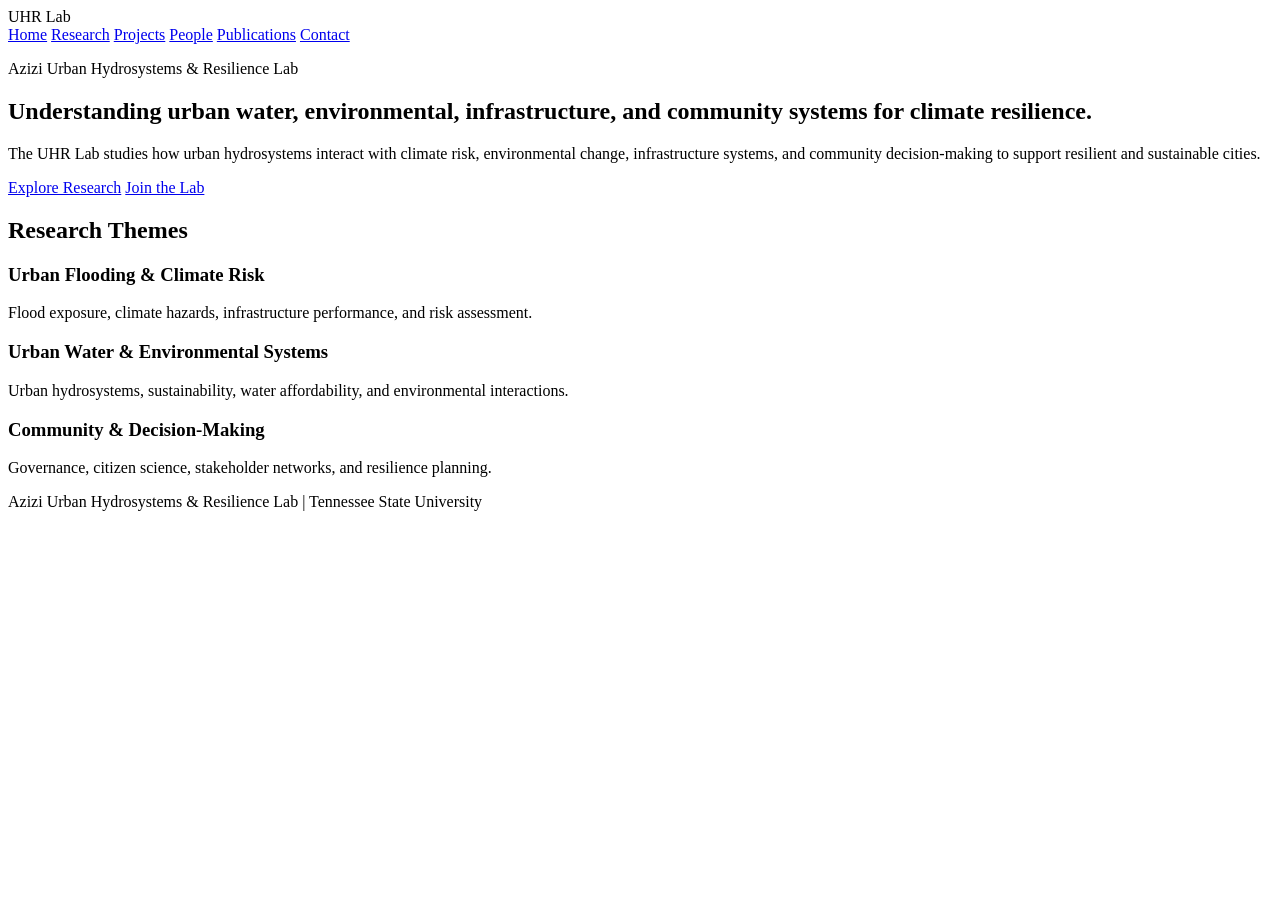
==== index.html @ 1fa1e2d8 "Update index.html" ====
<!DOCTYPE html>
<html lang="en">
<head>
  <meta charset="UTF-8">
  <meta name="viewport" content="width=device-width, initial-scale=1.0">
  <title>UHR Lab</title>
  <link rel="stylesheet" href="style.css">
</head>

<body>

<header>
  <div class="container nav">
    <div class="logo">UHR Lab</div>

    <nav>
      <a href="#">Home</a>
      <a href="#">Research</a>
      <a href="#">Projects</a>
      <a href="#">People</a>
      <a href="#">Publications</a>
      <a href="#">Contact</a>
    </nav>
  </div>
</header>

<section class="hero">
  <div class="container">

    <p class="small-title">
      Azizi Urban Hydrosystems & Resilience Lab
    </p>

    <h1>
      Understanding urban water, environmental, infrastructure,
      and community systems for climate resilience.
    </h1>

    <p class="hero-text">
      The UHR Lab studies how urban hydrosystems interact with climate risk,
      environmental change, infrastructure systems, and community decision-making
      to support resilient and sustainable cities.
    </p>

    <div class="buttons">
      <a href="#" class="btn-primary">Explore Research</a>
      <a href="#" class="btn-secondary">Join the Lab</a>
    </div>

  </div>
</section>

<section class="section">
  <div class="container">

    <h2>Research Themes</h2>

    <div class="cards">

      <div class="card">
        <h3>Urban Flooding & Climate Risk</h3>
        <p>
          Flood exposure, climate hazards, infrastructure performance,
          and risk assessment.
        </p>
      </div>

      <div class="card">
        <h3>Urban Water & Environmental Systems</h3>
        <p>
          Urban hydrosystems, sustainability, water affordability,
          and environmental interactions.
        </p>
      </div>

      <div class="card">
        <h3>Community & Decision-Making</h3>
        <p>
          Governance, citizen science, stakeholder networks,
          and resilience planning.
        </p>
      </div>

    </div>

  </div>
</section>

<footer>
  <div class="container">
    <p>
      Azizi Urban Hydrosystems & Resilience Lab | Tennessee State University
    </p>
  </div>
</footer>

</body>
</html>
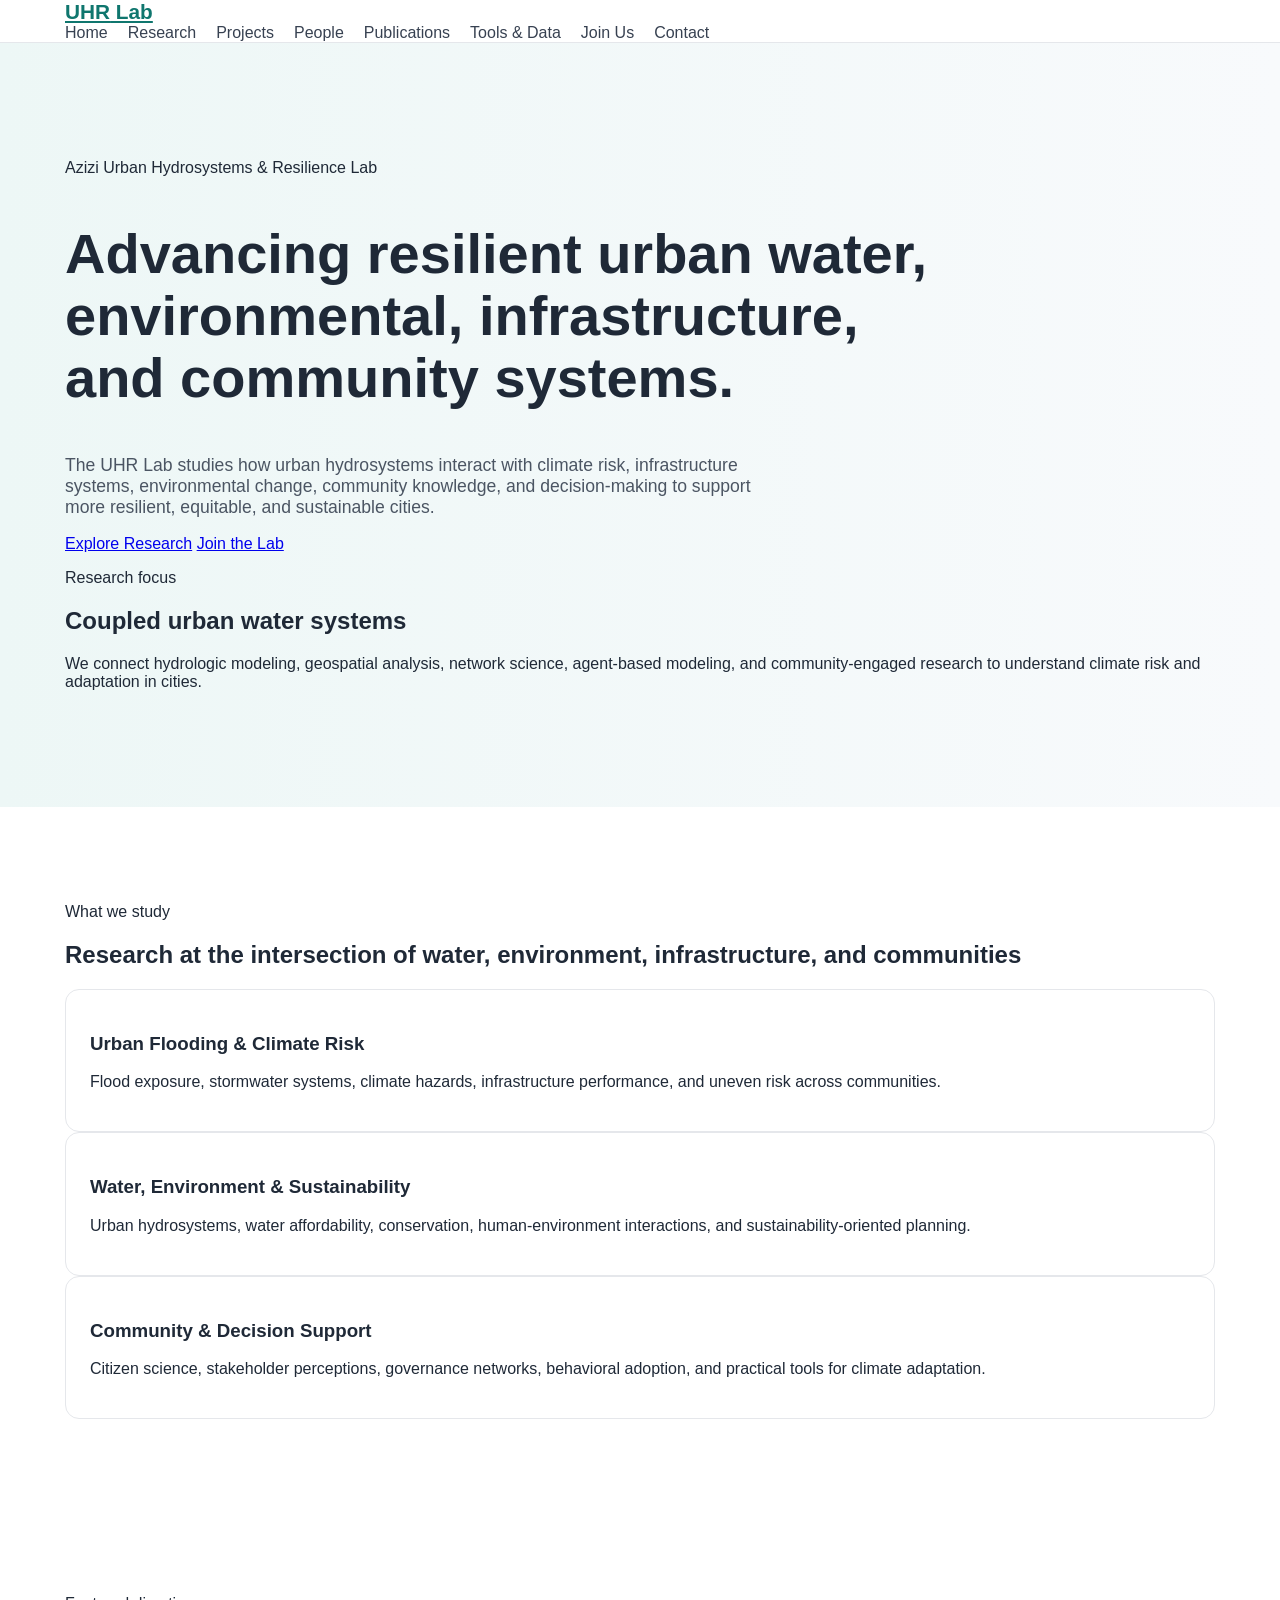
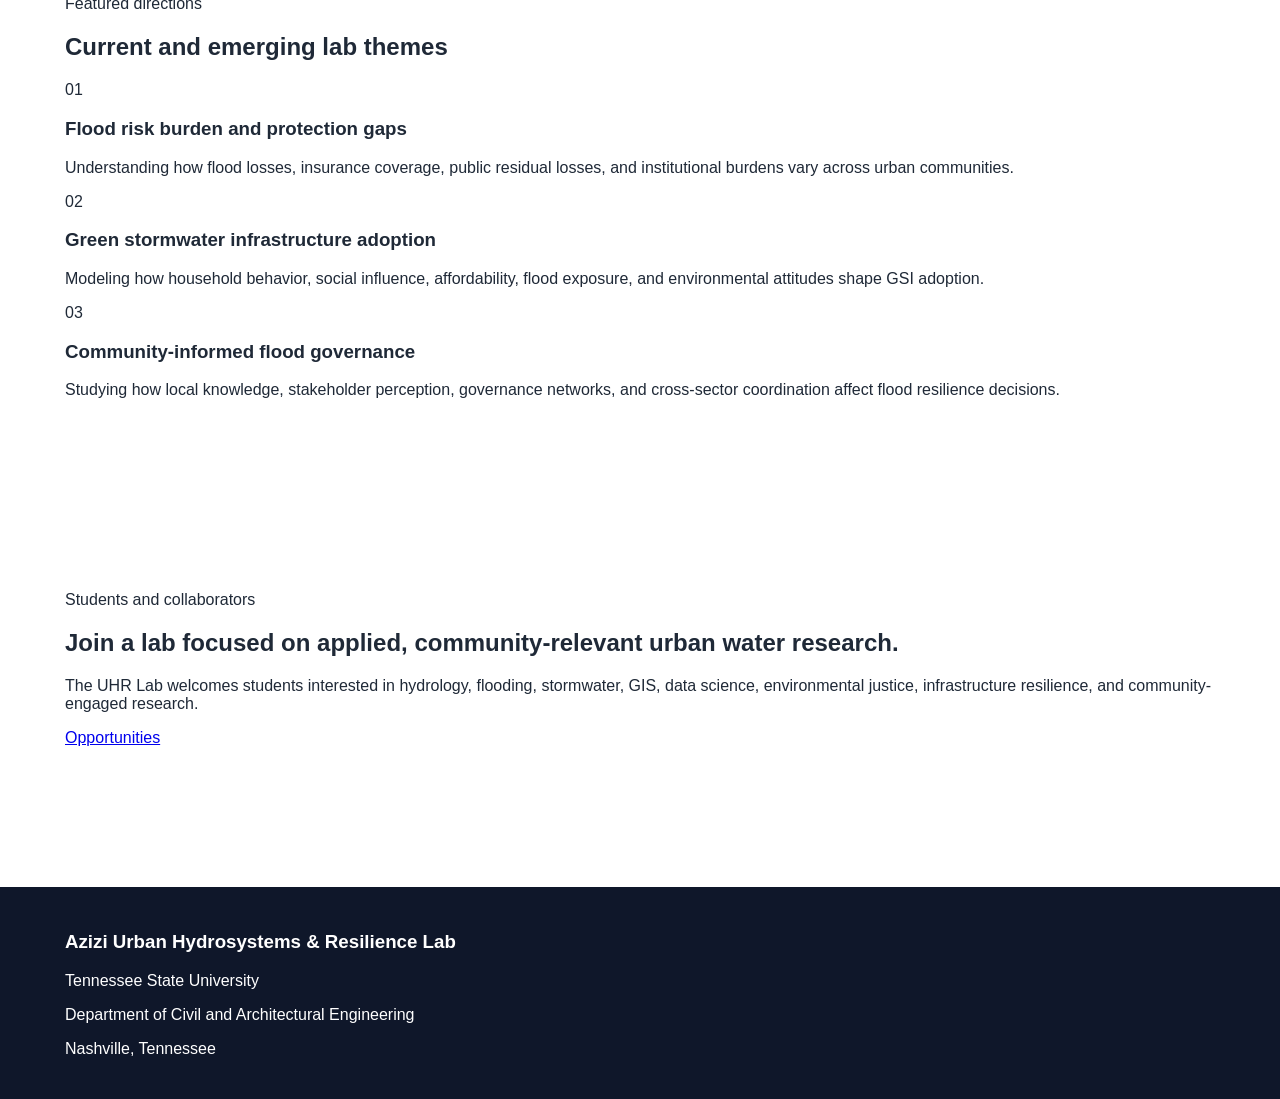
==== commit fd3501b1: "Update index.html" ====
--- a/index.html
+++ b/index.html
@@ -1,96 +1,189 @@
 <!DOCTYPE html>
 <html lang="en">
 <head>
-  <meta charset="UTF-8">
-  <meta name="viewport" content="width=device-width, initial-scale=1.0">
-  <title>UHR Lab</title>
-  <link rel="stylesheet" href="style.css">
+  <meta charset="UTF-8" />
+  <meta name="viewport" content="width=device-width, initial-scale=1.0" />
+
+  <title>Azizi Urban Hydrosystems & Resilience Lab | UHR Lab</title>
+  <meta name="description" content="The Azizi Urban Hydrosystems & Resilience Lab at Tennessee State University studies urban water, environmental, infrastructure, and community systems for climate resilience and sustainable decision-making." />
+
+  <link rel="stylesheet" href="style.css" />
 </head>
 
 <body>
 
-<header>
-  <div class="container nav">
-    <div class="logo">UHR Lab</div>
+<header class="site-header">
+  <div class="container nav-container">
+    <a class="logo" href="index.html">
+      <span>UHR</span> Lab
+    </a>
 
-    <nav>
-      <a href="#">Home</a>
-      <a href="#">Research</a>
-      <a href="#">Projects</a>
-      <a href="#">People</a>
-      <a href="#">Publications</a>
-      <a href="#">Contact</a>
+    <nav class="nav-links">
+      <a href="index.html" class="active">Home</a>
+      <a href="research.html">Research</a>
+      <a href="projects.html">Projects</a>
+      <a href="people.html">People</a>
+      <a href="publications.html">Publications</a>
+      <a href="tools-data.html">Tools & Data</a>
+      <a href="join.html">Join Us</a>
+      <a href="contact.html">Contact</a>
     </nav>
   </div>
 </header>
 
-<section class="hero">
-  <div class="container">
+<main>
 
-    <p class="small-title">
-      Azizi Urban Hydrosystems & Resilience Lab
-    </p>
+  <section class="hero">
+    <div class="container hero-grid">
 
-    <h1>
-      Understanding urban water, environmental, infrastructure,
-      and community systems for climate resilience.
-    </h1>
+      <div class="hero-content">
+        <p class="eyebrow">Azizi Urban Hydrosystems & Resilience Lab</p>
 
-    <p class="hero-text">
-      The UHR Lab studies how urban hydrosystems interact with climate risk,
-      environmental change, infrastructure systems, and community decision-making
-      to support resilient and sustainable cities.
-    </p>
+        <h1>
+          Advancing resilient urban water, environmental, infrastructure, and community systems.
+        </h1>
 
-    <div class="buttons">
-      <a href="#" class="btn-primary">Explore Research</a>
-      <a href="#" class="btn-secondary">Join the Lab</a>
-    </div>
+        <p class="hero-text">
+          The UHR Lab studies how urban hydrosystems interact with climate risk,
+          infrastructure systems, environmental change, community knowledge, and
+          decision-making to support more resilient, equitable, and sustainable cities.
+        </p>
 
-  </div>
-</section>
-
-<section class="section">
-  <div class="container">
-
-    <h2>Research Themes</h2>
-
-    <div class="cards">
-
-      <div class="card">
-        <h3>Urban Flooding & Climate Risk</h3>
-        <p>
-          Flood exposure, climate hazards, infrastructure performance,
-          and risk assessment.
-        </p>
+        <div class="button-group">
+          <a class="button primary" href="research.html">Explore Research</a>
+          <a class="button secondary" href="join.html">Join the Lab</a>
+        </div>
       </div>
 
-      <div class="card">
-        <h3>Urban Water & Environmental Systems</h3>
+      <div class="hero-card">
+        <p class="card-label">Research focus</p>
+        <h2>Coupled urban water systems</h2>
         <p>
-          Urban hydrosystems, sustainability, water affordability,
-          and environmental interactions.
-        </p>
-      </div>
-
-      <div class="card">
-        <h3>Community & Decision-Making</h3>
-        <p>
-          Governance, citizen science, stakeholder networks,
-          and resilience planning.
+          We connect hydrologic modeling, geospatial analysis, network science,
+          agent-based modeling, and community-engaged research to understand
+          climate risk and adaptation in cities.
         </p>
       </div>
 
     </div>
+  </section>
 
-  </div>
-</section>
+  <section class="section">
+    <div class="container">
 
-<footer>
-  <div class="container">
-    <p>
-      Azizi Urban Hydrosystems & Resilience Lab | Tennessee State University
-    </p>
+      <div class="section-heading">
+        <p class="eyebrow">What we study</p>
+        <h2>Research at the intersection of water, environment, infrastructure, and communities</h2>
+      </div>
+
+      <div class="card-grid three">
+
+        <article class="card">
+          <h3>Urban Flooding & Climate Risk</h3>
+          <p>
+            Flood exposure, stormwater systems, climate hazards, infrastructure performance,
+            and uneven risk across communities.
+          </p>
+        </article>
+
+        <article class="card">
+          <h3>Water, Environment & Sustainability</h3>
+          <p>
+            Urban hydrosystems, water affordability, conservation, human-environment interactions,
+            and sustainability-oriented planning.
+          </p>
+        </article>
+
+        <article class="card">
+          <h3>Community & Decision Support</h3>
+          <p>
+            Citizen science, stakeholder perceptions, governance networks, behavioral adoption,
+            and practical tools for climate adaptation.
+          </p>
+        </article>
+
+      </div>
+
+    </div>
+  </section>
+
+  <section class="section muted">
+    <div class="container">
+
+      <div class="section-heading">
+        <p class="eyebrow">Featured directions</p>
+        <h2>Current and emerging lab themes</h2>
+      </div>
+
+      <div class="feature-list">
+
+        <article class="feature-item">
+          <span class="number">01</span>
+          <div>
+            <h3>Flood risk burden and protection gaps</h3>
+            <p>
+              Understanding how flood losses, insurance coverage, public residual losses,
+              and institutional burdens vary across urban communities.
+            </p>
+          </div>
+        </article>
+
+        <article class="feature-item">
+          <span class="number">02</span>
+          <div>
+            <h3>Green stormwater infrastructure adoption</h3>
+            <p>
+              Modeling how household behavior, social influence, affordability,
+              flood exposure, and environmental attitudes shape GSI adoption.
+            </p>
+          </div>
+        </article>
+
+        <article class="feature-item">
+          <span class="number">03</span>
+          <div>
+            <h3>Community-informed flood governance</h3>
+            <p>
+              Studying how local knowledge, stakeholder perception, governance networks,
+              and cross-sector coordination affect flood resilience decisions.
+            </p>
+          </div>
+        </article>
+
+      </div>
+
+    </div>
+  </section>
+
+  <section class="section">
+    <div class="container callout">
+      <div>
+        <p class="eyebrow">Students and collaborators</p>
+        <h2>Join a lab focused on applied, community-relevant urban water research.</h2>
+        <p>
+          The UHR Lab welcomes students interested in hydrology, flooding, stormwater,
+          GIS, data science, environmental justice, infrastructure resilience, and
+          community-engaged research.
+        </p>
+      </div>
+
+      <a class="button primary" href="join.html">Opportunities</a>
+    </div>
+  </section>
+
+</main>
+
+<footer class="footer">
+  <div class="container footer-grid">
+    <div>
+      <h3>Azizi Urban Hydrosystems & Resilience Lab</h3>
+      <p>Tennessee State University</p>
+    </div>
+
+    <div>
+      <p>Department of Civil and Architectural Engineering</p>
+      <p>Nashville, Tennessee</p>
+    </div>
   </div>
 </footer>
 
--- a/style.css
+++ b/style.css
@@ -0,0 +1,131 @@
+* {
+  box-sizing: border-box;
+}
+
+body {
+  margin: 0;
+  font-family: Arial, sans-serif;
+  color: #1f2937;
+  background: #ffffff;
+}
+
+.container {
+  width: 90%;
+  max-width: 1150px;
+  margin: auto;
+}
+
+header {
+  border-bottom: 1px solid #e5e7eb;
+  background: white;
+}
+
+.nav {
+  display: flex;
+  justify-content: space-between;
+  align-items: center;
+  padding: 18px 0;
+}
+
+.logo {
+  font-size: 1.3rem;
+  font-weight: bold;
+  color: #0f766e;
+}
+
+nav {
+  display: flex;
+  gap: 20px;
+}
+
+nav a {
+  text-decoration: none;
+  color: #374151;
+}
+
+.hero {
+  padding: 100px 0;
+  background: linear-gradient(to right, #edf7f6, #f8fafc);
+}
+
+.small-title {
+  text-transform: uppercase;
+  color: #0f766e;
+  font-weight: bold;
+  letter-spacing: 1px;
+}
+
+h1 {
+  font-size: 3.5rem;
+  line-height: 1.1;
+  max-width: 900px;
+}
+
+.hero-text {
+  max-width: 700px;
+  font-size: 1.1rem;
+  color: #4b5563;
+}
+
+.buttons {
+  margin-top: 30px;
+  display: flex;
+  gap: 15px;
+}
+
+.btn-primary {
+  background: #0f766e;
+  color: white;
+  padding: 12px 20px;
+  border-radius: 8px;
+  text-decoration: none;
+}
+
+.btn-secondary {
+  border: 1px solid #0f766e;
+  color: #0f766e;
+  padding: 12px 20px;
+  border-radius: 8px;
+  text-decoration: none;
+}
+
+.section {
+  padding: 80px 0;
+}
+
+.cards {
+  display: grid;
+  grid-template-columns: repeat(3, 1fr);
+  gap: 20px;
+  margin-top: 30px;
+}
+
+.card {
+  border: 1px solid #e5e7eb;
+  border-radius: 14px;
+  padding: 24px;
+  background: white;
+}
+
+footer {
+  background: #0f172a;
+  color: white;
+  padding: 25px 0;
+  margin-top: 60px;
+}
+
+@media (max-width: 900px) {
+
+  .nav {
+    flex-direction: column;
+    gap: 15px;
+  }
+
+  .cards {
+    grid-template-columns: 1fr;
+  }
+
+  h1 {
+    font-size: 2.3rem;
+  }
+}
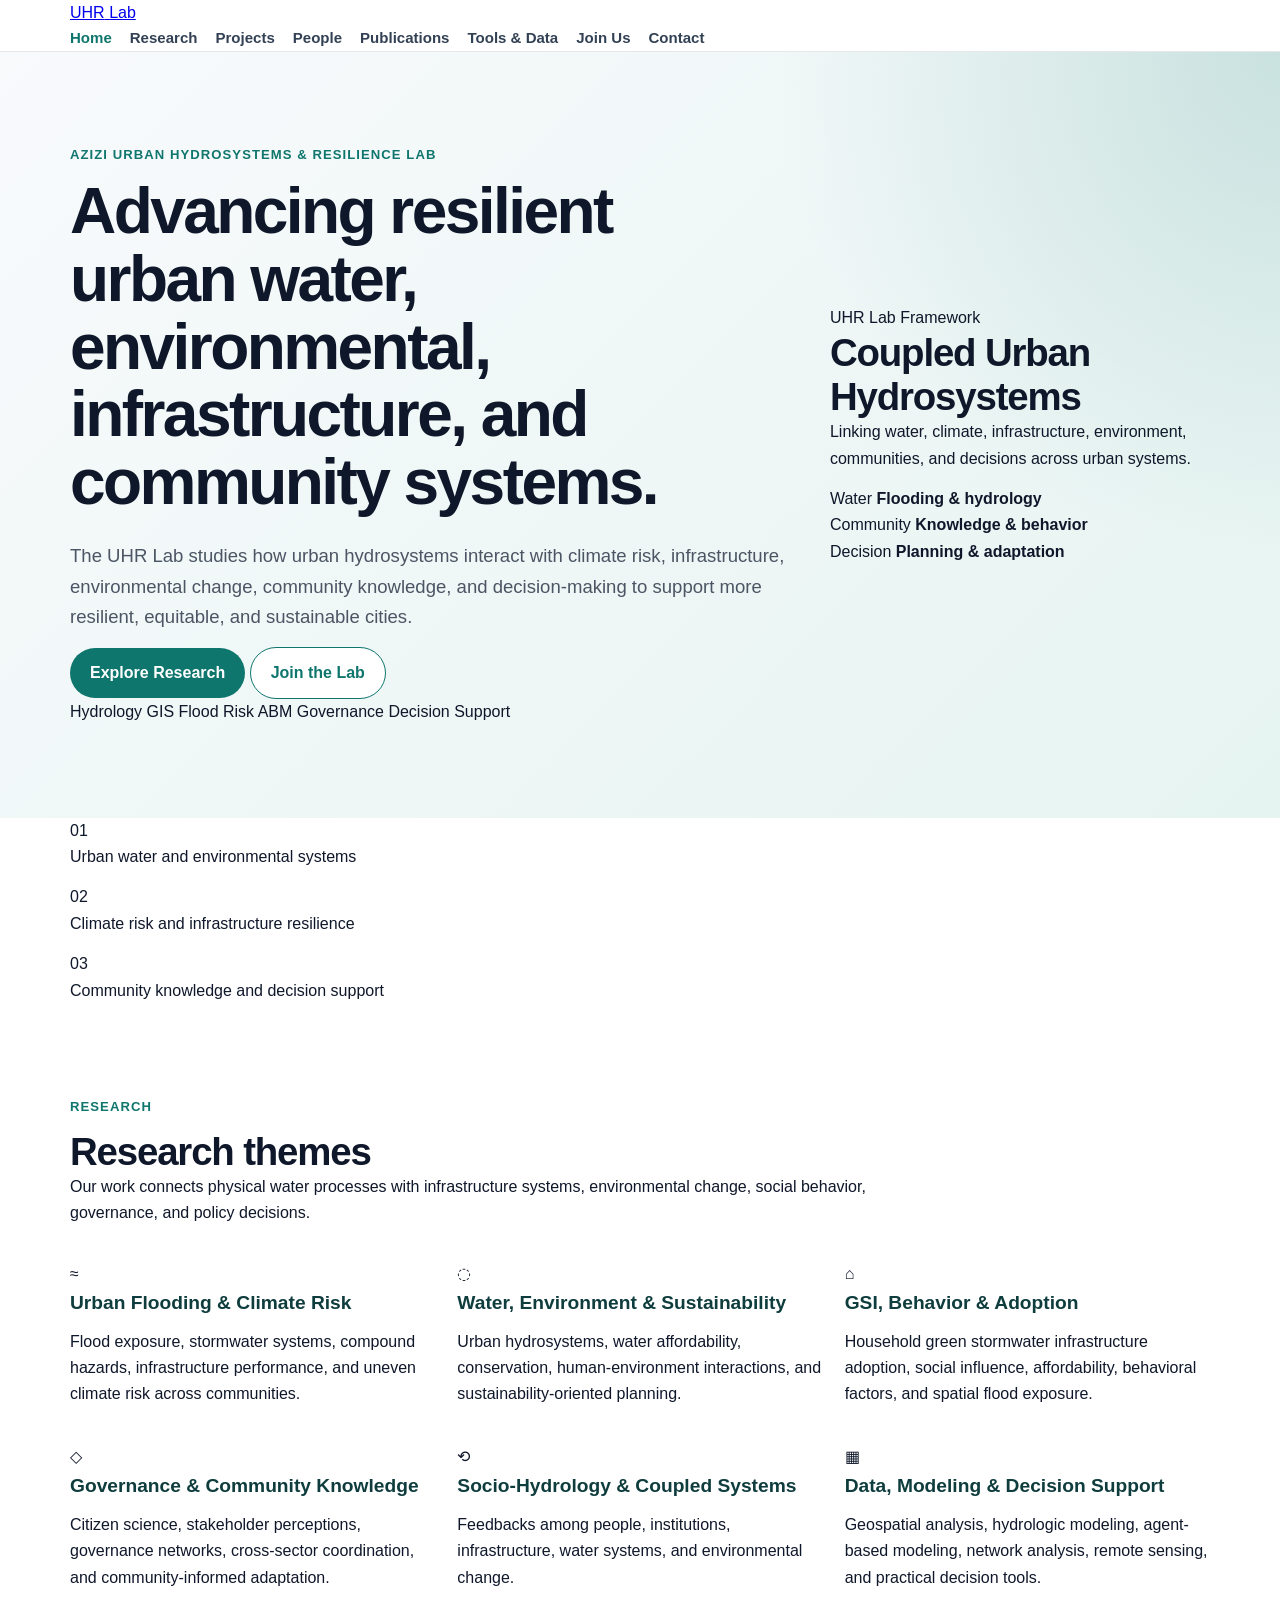
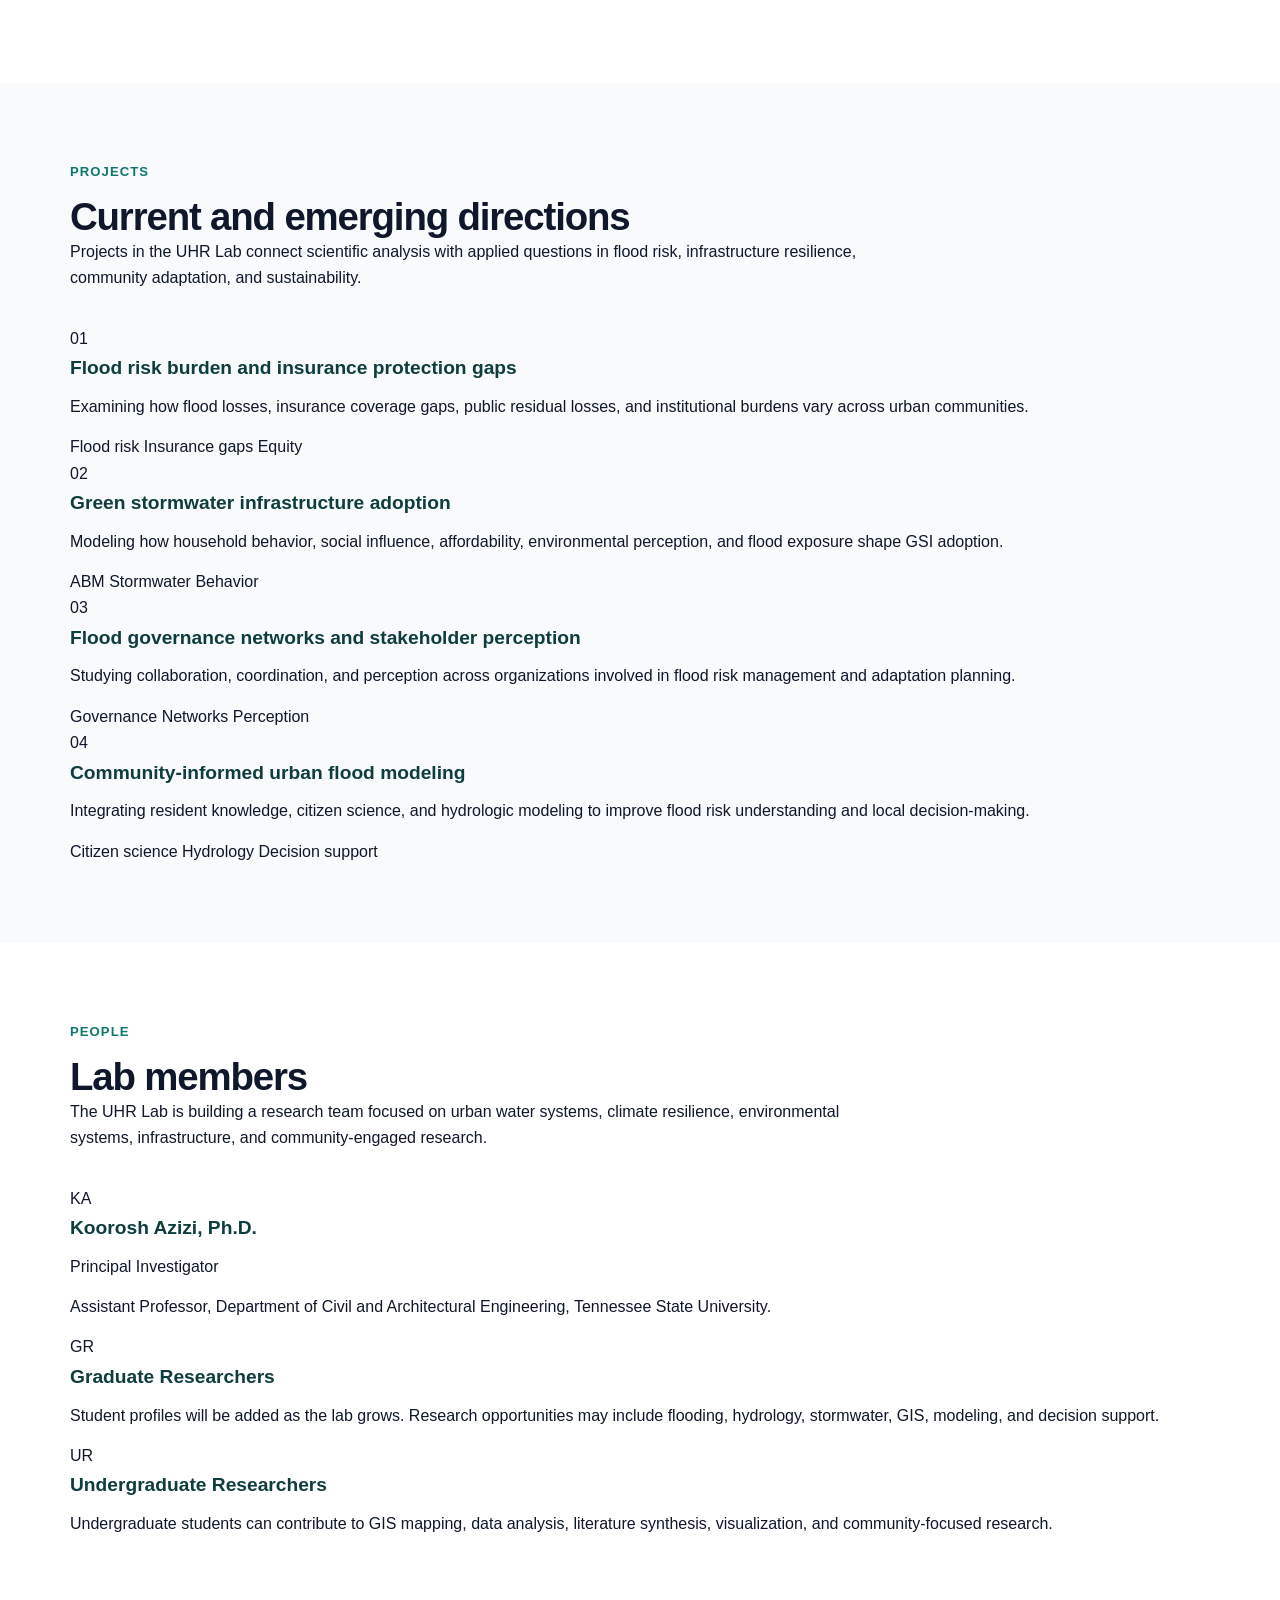
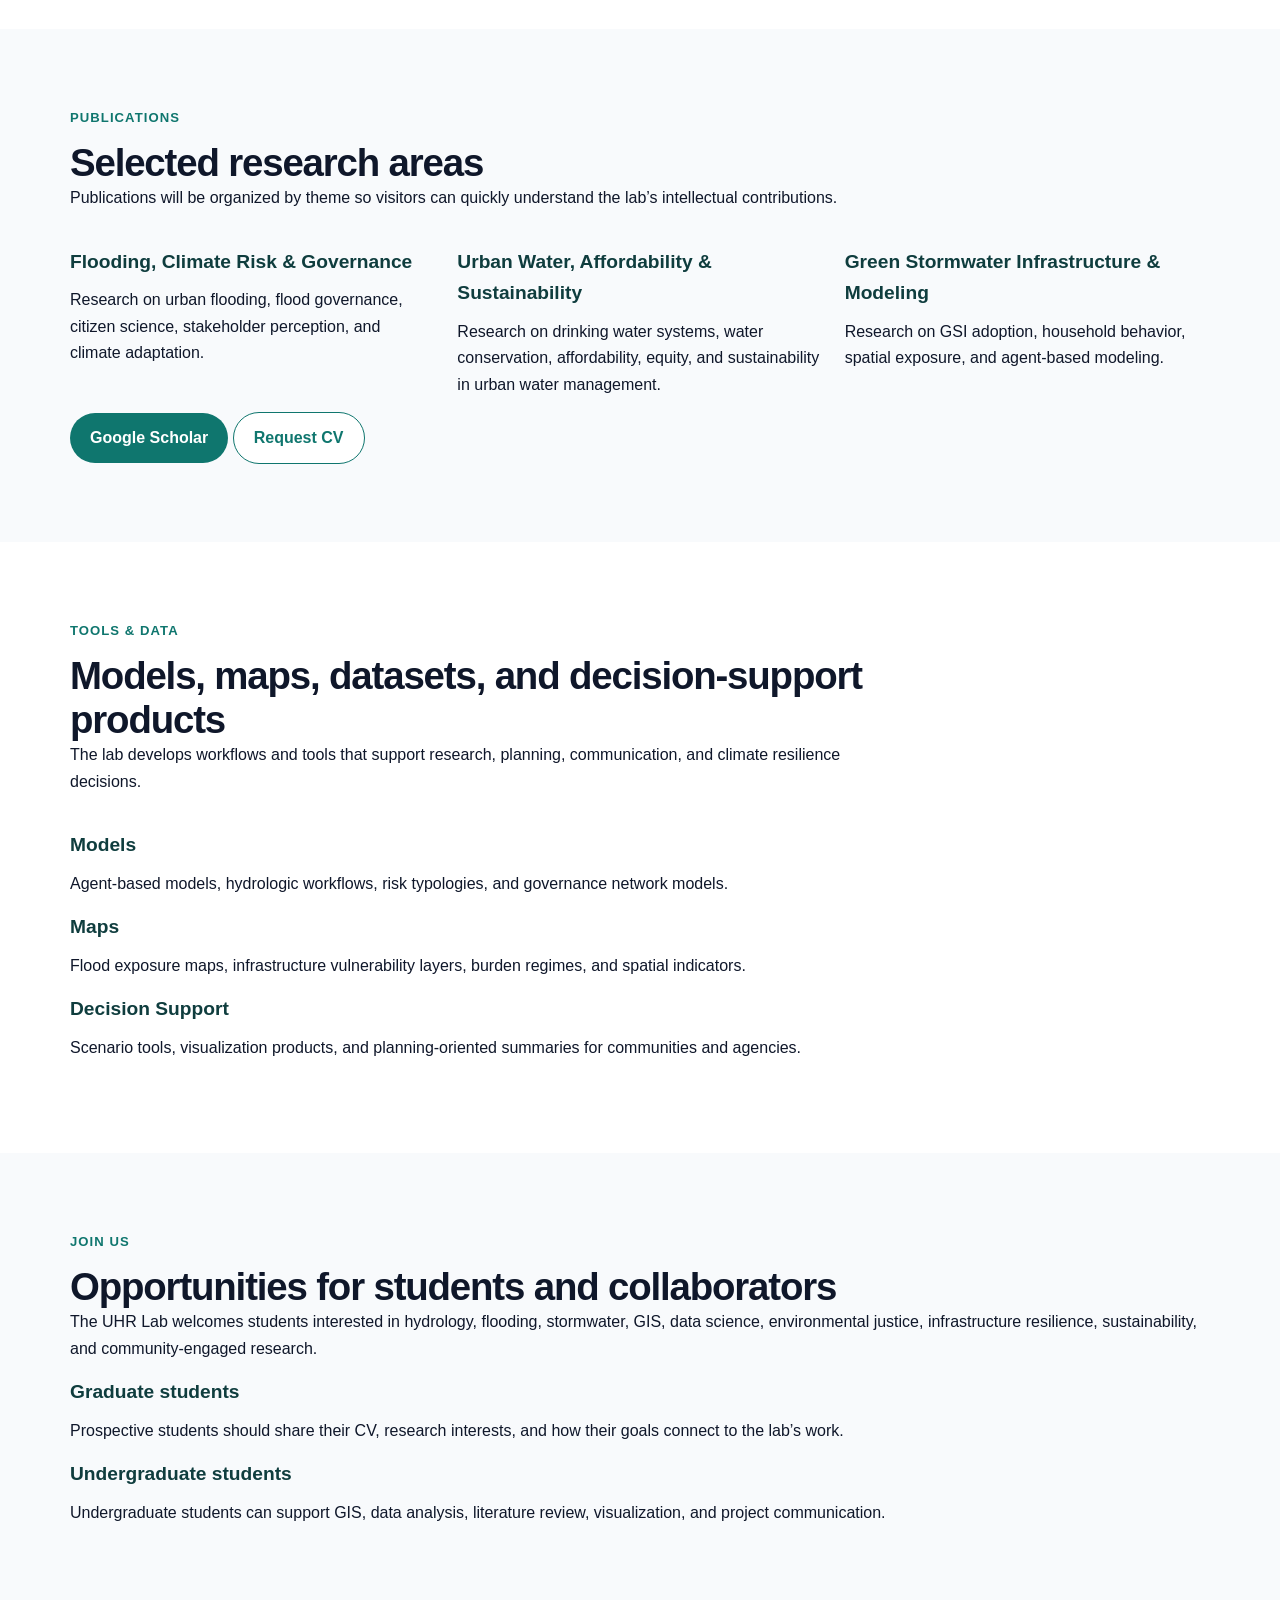
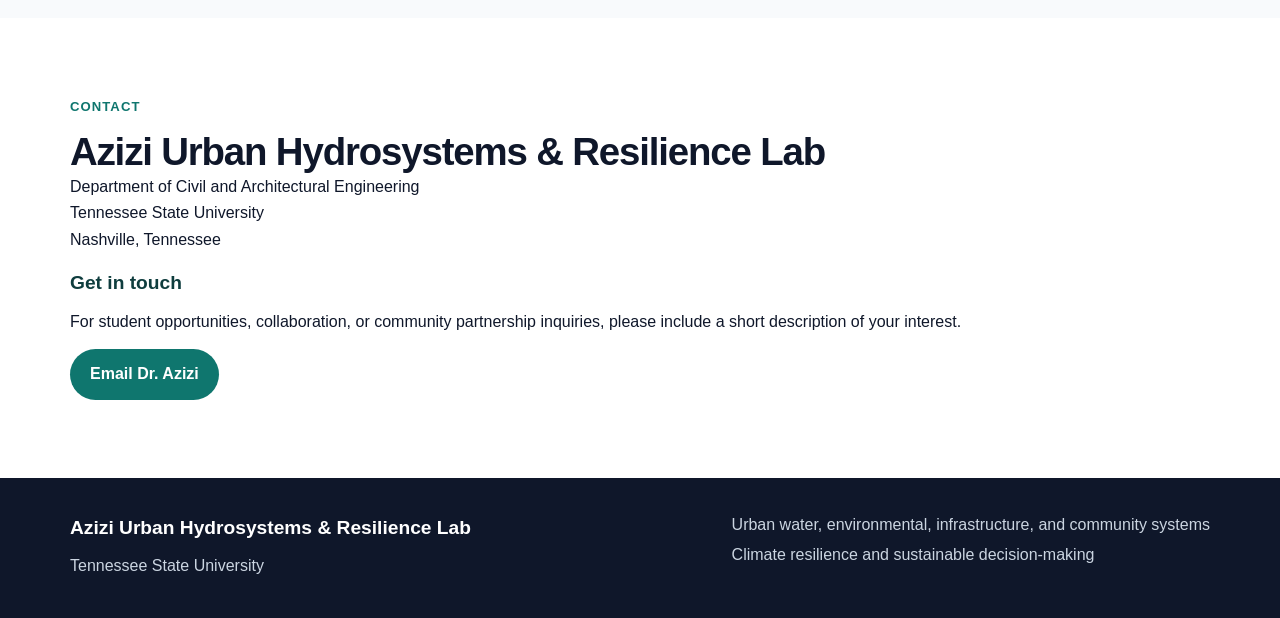
==== commit a078c2b5: "Update index.html" ====
--- a/index.html
+++ b/index.html
@@ -5,7 +5,11 @@
   <meta name="viewport" content="width=device-width, initial-scale=1.0" />
 
   <title>Azizi Urban Hydrosystems & Resilience Lab | UHR Lab</title>
-  <meta name="description" content="The Azizi Urban Hydrosystems & Resilience Lab at Tennessee State University studies urban water, environmental, infrastructure, and community systems for climate resilience and sustainable decision-making." />
+
+  <meta
+    name="description"
+    content="The Azizi Urban Hydrosystems & Resilience Lab at Tennessee State University studies urban water, environmental, infrastructure, and community systems for climate resilience and sustainable decision-making."
+  />
 
   <link rel="stylesheet" href="style.css" />
 </head>
@@ -13,161 +17,461 @@
 <body>
 
 <header class="site-header">
-  <div class="container nav-container">
-    <a class="logo" href="index.html">
-      <span>UHR</span> Lab
+  <div class="container nav-wrap">
+
+    <a class="brand" href="#home" aria-label="UHR Lab Home">
+      <span class="brand-mark">UHR</span>
+      <span class="brand-text">Lab</span>
     </a>
 
-    <nav class="nav-links">
-      <a href="index.html" class="active">Home</a>
-      <a href="research.html">Research</a>
-      <a href="projects.html">Projects</a>
-      <a href="people.html">People</a>
-      <a href="publications.html">Publications</a>
-      <a href="tools-data.html">Tools & Data</a>
-      <a href="join.html">Join Us</a>
-      <a href="contact.html">Contact</a>
+    <nav class="nav-links" aria-label="Main navigation">
+      <a href="#home" class="active">Home</a>
+      <a href="#research">Research</a>
+      <a href="#projects">Projects</a>
+      <a href="#people">People</a>
+      <a href="#publications">Publications</a>
+      <a href="#tools">Tools & Data</a>
+      <a href="#join">Join Us</a>
+      <a href="#contact">Contact</a>
     </nav>
+
   </div>
 </header>
 
 <main>
 
-  <section class="hero">
+  <section id="home" class="hero page-section">
     <div class="container hero-grid">
 
       <div class="hero-content">
         <p class="eyebrow">Azizi Urban Hydrosystems & Resilience Lab</p>
 
         <h1>
-          Advancing resilient urban water, environmental, infrastructure, and community systems.
+          Advancing resilient urban water, environmental, infrastructure,
+          and community systems.
         </h1>
 
         <p class="hero-text">
           The UHR Lab studies how urban hydrosystems interact with climate risk,
-          infrastructure systems, environmental change, community knowledge, and
-          decision-making to support more resilient, equitable, and sustainable cities.
-        </p>
-
-        <div class="button-group">
-          <a class="button primary" href="research.html">Explore Research</a>
-          <a class="button secondary" href="join.html">Join the Lab</a>
-        </div>
-      </div>
-
-      <div class="hero-card">
-        <p class="card-label">Research focus</p>
-        <h2>Coupled urban water systems</h2>
-        <p>
-          We connect hydrologic modeling, geospatial analysis, network science,
-          agent-based modeling, and community-engaged research to understand
-          climate risk and adaptation in cities.
-        </p>
-      </div>
-
-    </div>
-  </section>
-
-  <section class="section">
+          infrastructure, environmental change, community knowledge, and decision-making
+          to support more resilient, equitable, and sustainable cities.
+        </p>
+
+        <div class="button-row">
+          <a class="button primary" href="#research">Explore Research</a>
+          <a class="button secondary" href="#join">Join the Lab</a>
+        </div>
+
+        <div class="hero-tags" aria-label="Research methods">
+          <span>Hydrology</span>
+          <span>GIS</span>
+          <span>Flood Risk</span>
+          <span>ABM</span>
+          <span>Governance</span>
+          <span>Decision Support</span>
+        </div>
+      </div>
+
+      <div class="visual-panel" aria-label="Urban hydrosystems visual diagram">
+        <div class="orb orb-one"></div>
+        <div class="orb orb-two"></div>
+
+        <div class="diagram-card main-card">
+          <span class="diagram-label">UHR Lab Framework</span>
+          <h2>Coupled Urban Hydrosystems</h2>
+          <p>
+            Linking water, climate, infrastructure, environment, communities,
+            and decisions across urban systems.
+          </p>
+        </div>
+
+        <div class="mini-card water">
+          <span>Water</span>
+          <strong>Flooding & hydrology</strong>
+        </div>
+
+        <div class="mini-card community">
+          <span>Community</span>
+          <strong>Knowledge & behavior</strong>
+        </div>
+
+        <div class="mini-card decision">
+          <span>Decision</span>
+          <strong>Planning & adaptation</strong>
+        </div>
+      </div>
+
+    </div>
+  </section>
+
+  <section class="stats-strip">
+    <div class="container stats-grid">
+      <div>
+        <span class="stat-number">01</span>
+        <p>Urban water and environmental systems</p>
+      </div>
+
+      <div>
+        <span class="stat-number">02</span>
+        <p>Climate risk and infrastructure resilience</p>
+      </div>
+
+      <div>
+        <span class="stat-number">03</span>
+        <p>Community knowledge and decision support</p>
+      </div>
+    </div>
+  </section>
+
+  <section id="research" class="section page-section">
     <div class="container">
 
       <div class="section-heading">
-        <p class="eyebrow">What we study</p>
-        <h2>Research at the intersection of water, environment, infrastructure, and communities</h2>
+        <p class="eyebrow">Research</p>
+        <h2>Research themes</h2>
+        <p>
+          Our work connects physical water processes with infrastructure systems,
+          environmental change, social behavior, governance, and policy decisions.
+        </p>
       </div>
 
       <div class="card-grid three">
 
-        <article class="card">
+        <article class="research-card">
+          <div class="card-icon">≈</div>
           <h3>Urban Flooding & Climate Risk</h3>
           <p>
-            Flood exposure, stormwater systems, climate hazards, infrastructure performance,
-            and uneven risk across communities.
-          </p>
-        </article>
-
-        <article class="card">
+            Flood exposure, stormwater systems, compound hazards, infrastructure
+            performance, and uneven climate risk across communities.
+          </p>
+        </article>
+
+        <article class="research-card">
+          <div class="card-icon">◌</div>
           <h3>Water, Environment & Sustainability</h3>
           <p>
-            Urban hydrosystems, water affordability, conservation, human-environment interactions,
-            and sustainability-oriented planning.
-          </p>
-        </article>
-
-        <article class="card">
-          <h3>Community & Decision Support</h3>
-          <p>
-            Citizen science, stakeholder perceptions, governance networks, behavioral adoption,
-            and practical tools for climate adaptation.
-          </p>
-        </article>
-
-      </div>
-
-    </div>
-  </section>
-
-  <section class="section muted">
+            Urban hydrosystems, water affordability, conservation, human-environment
+            interactions, and sustainability-oriented planning.
+          </p>
+        </article>
+
+        <article class="research-card">
+          <div class="card-icon">⌂</div>
+          <h3>GSI, Behavior & Adoption</h3>
+          <p>
+            Household green stormwater infrastructure adoption, social influence,
+            affordability, behavioral factors, and spatial flood exposure.
+          </p>
+        </article>
+
+        <article class="research-card">
+          <div class="card-icon">◇</div>
+          <h3>Governance & Community Knowledge</h3>
+          <p>
+            Citizen science, stakeholder perceptions, governance networks,
+            cross-sector coordination, and community-informed adaptation.
+          </p>
+        </article>
+
+        <article class="research-card">
+          <div class="card-icon">⟲</div>
+          <h3>Socio-Hydrology & Coupled Systems</h3>
+          <p>
+            Feedbacks among people, institutions, infrastructure, water systems,
+            and environmental change.
+          </p>
+        </article>
+
+        <article class="research-card">
+          <div class="card-icon">▦</div>
+          <h3>Data, Modeling & Decision Support</h3>
+          <p>
+            Geospatial analysis, hydrologic modeling, agent-based modeling,
+            network analysis, remote sensing, and practical decision tools.
+          </p>
+        </article>
+
+      </div>
+
+    </div>
+  </section>
+
+  <section id="projects" class="section muted page-section">
     <div class="container">
 
       <div class="section-heading">
-        <p class="eyebrow">Featured directions</p>
-        <h2>Current and emerging lab themes</h2>
-      </div>
-
-      <div class="feature-list">
-
-        <article class="feature-item">
-          <span class="number">01</span>
-          <div>
-            <h3>Flood risk burden and protection gaps</h3>
-            <p>
-              Understanding how flood losses, insurance coverage, public residual losses,
+        <p class="eyebrow">Projects</p>
+        <h2>Current and emerging directions</h2>
+        <p>
+          Projects in the UHR Lab connect scientific analysis with applied questions
+          in flood risk, infrastructure resilience, community adaptation, and sustainability.
+        </p>
+      </div>
+
+      <div class="project-list">
+
+        <article class="project-item">
+          <span class="project-number">01</span>
+          <div>
+            <h3>Flood risk burden and insurance protection gaps</h3>
+            <p>
+              Examining how flood losses, insurance coverage gaps, public residual losses,
               and institutional burdens vary across urban communities.
             </p>
-          </div>
-        </article>
-
-        <article class="feature-item">
-          <span class="number">02</span>
+            <div class="chip-row">
+              <span>Flood risk</span>
+              <span>Insurance gaps</span>
+              <span>Equity</span>
+            </div>
+          </div>
+        </article>
+
+        <article class="project-item">
+          <span class="project-number">02</span>
           <div>
             <h3>Green stormwater infrastructure adoption</h3>
             <p>
               Modeling how household behavior, social influence, affordability,
-              flood exposure, and environmental attitudes shape GSI adoption.
-            </p>
-          </div>
-        </article>
-
-        <article class="feature-item">
-          <span class="number">03</span>
-          <div>
-            <h3>Community-informed flood governance</h3>
-            <p>
-              Studying how local knowledge, stakeholder perception, governance networks,
-              and cross-sector coordination affect flood resilience decisions.
-            </p>
-          </div>
-        </article>
-
-      </div>
-
-    </div>
-  </section>
-
-  <section class="section">
-    <div class="container callout">
+              environmental perception, and flood exposure shape GSI adoption.
+            </p>
+            <div class="chip-row">
+              <span>ABM</span>
+              <span>Stormwater</span>
+              <span>Behavior</span>
+            </div>
+          </div>
+        </article>
+
+        <article class="project-item">
+          <span class="project-number">03</span>
+          <div>
+            <h3>Flood governance networks and stakeholder perception</h3>
+            <p>
+              Studying collaboration, coordination, and perception across organizations
+              involved in flood risk management and adaptation planning.
+            </p>
+            <div class="chip-row">
+              <span>Governance</span>
+              <span>Networks</span>
+              <span>Perception</span>
+            </div>
+          </div>
+        </article>
+
+        <article class="project-item">
+          <span class="project-number">04</span>
+          <div>
+            <h3>Community-informed urban flood modeling</h3>
+            <p>
+              Integrating resident knowledge, citizen science, and hydrologic modeling
+              to improve flood risk understanding and local decision-making.
+            </p>
+            <div class="chip-row">
+              <span>Citizen science</span>
+              <span>Hydrology</span>
+              <span>Decision support</span>
+            </div>
+          </div>
+        </article>
+
+      </div>
+
+    </div>
+  </section>
+
+  <section id="people" class="section page-section">
+    <div class="container">
+
+      <div class="section-heading">
+        <p class="eyebrow">People</p>
+        <h2>Lab members</h2>
+        <p>
+          The UHR Lab is building a research team focused on urban water systems,
+          climate resilience, environmental systems, infrastructure, and community-engaged research.
+        </p>
+      </div>
+
+      <div class="people-grid">
+
+        <article class="profile-card">
+          <div class="profile-photo placeholder">KA</div>
+          <div>
+            <h3>Koorosh Azizi, Ph.D.</h3>
+            <p class="role">Principal Investigator</p>
+            <p>
+              Assistant Professor, Department of Civil and Architectural Engineering,
+              Tennessee State University.
+            </p>
+          </div>
+        </article>
+
+        <article class="profile-card soft">
+          <div class="profile-photo small-placeholder">GR</div>
+          <div>
+            <h3>Graduate Researchers</h3>
+            <p>
+              Student profiles will be added as the lab grows. Research opportunities
+              may include flooding, hydrology, stormwater, GIS, modeling, and decision support.
+            </p>
+          </div>
+        </article>
+
+        <article class="profile-card soft">
+          <div class="profile-photo small-placeholder">UR</div>
+          <div>
+            <h3>Undergraduate Researchers</h3>
+            <p>
+              Undergraduate students can contribute to GIS mapping, data analysis,
+              literature synthesis, visualization, and community-focused research.
+            </p>
+          </div>
+        </article>
+
+      </div>
+
+    </div>
+  </section>
+
+  <section id="publications" class="section muted page-section">
+    <div class="container">
+
+      <div class="section-heading">
+        <p class="eyebrow">Publications</p>
+        <h2>Selected research areas</h2>
+        <p>
+          Publications will be organized by theme so visitors can quickly understand
+          the lab’s intellectual contributions.
+        </p>
+      </div>
+
+      <div class="card-grid three">
+
+        <article class="research-card">
+          <h3>Flooding, Climate Risk & Governance</h3>
+          <p>
+            Research on urban flooding, flood governance, citizen science,
+            stakeholder perception, and climate adaptation.
+          </p>
+        </article>
+
+        <article class="research-card">
+          <h3>Urban Water, Affordability & Sustainability</h3>
+          <p>
+            Research on drinking water systems, water conservation, affordability,
+            equity, and sustainability in urban water management.
+          </p>
+        </article>
+
+        <article class="research-card">
+          <h3>Green Stormwater Infrastructure & Modeling</h3>
+          <p>
+            Research on GSI adoption, household behavior, spatial exposure,
+            and agent-based modeling.
+          </p>
+        </article>
+
+      </div>
+
+      <div class="button-row centered">
+        <a class="button primary" href="https://scholar.google.com/" target="_blank" rel="noopener">
+          Google Scholar
+        </a>
+        <a class="button secondary" href="#contact">Request CV</a>
+      </div>
+
+    </div>
+  </section>
+
+  <section id="tools" class="section page-section">
+    <div class="container">
+
+      <div class="section-heading">
+        <p class="eyebrow">Tools & Data</p>
+        <h2>Models, maps, datasets, and decision-support products</h2>
+        <p>
+          The lab develops workflows and tools that support research, planning,
+          communication, and climate resilience decisions.
+        </p>
+      </div>
+
+      <div class="tool-grid">
+
+        <article class="tool-card">
+          <h3>Models</h3>
+          <p>Agent-based models, hydrologic workflows, risk typologies, and governance network models.</p>
+        </article>
+
+        <article class="tool-card">
+          <h3>Maps</h3>
+          <p>Flood exposure maps, infrastructure vulnerability layers, burden regimes, and spatial indicators.</p>
+        </article>
+
+        <article class="tool-card">
+          <h3>Decision Support</h3>
+          <p>Scenario tools, visualization products, and planning-oriented summaries for communities and agencies.</p>
+        </article>
+
+      </div>
+
+    </div>
+  </section>
+
+  <section id="join" class="section muted page-section">
+    <div class="container join-panel">
+
       <div>
-        <p class="eyebrow">Students and collaborators</p>
-        <h2>Join a lab focused on applied, community-relevant urban water research.</h2>
+        <p class="eyebrow">Join Us</p>
+        <h2>Opportunities for students and collaborators</h2>
         <p>
           The UHR Lab welcomes students interested in hydrology, flooding, stormwater,
-          GIS, data science, environmental justice, infrastructure resilience, and
-          community-engaged research.
-        </p>
-      </div>
-
-      <a class="button primary" href="join.html">Opportunities</a>
+          GIS, data science, environmental justice, infrastructure resilience,
+          sustainability, and community-engaged research.
+        </p>
+
+        <div class="join-columns">
+          <div>
+            <h3>Graduate students</h3>
+            <p>
+              Prospective students should share their CV, research interests,
+              and how their goals connect to the lab’s work.
+            </p>
+          </div>
+
+          <div>
+            <h3>Undergraduate students</h3>
+            <p>
+              Undergraduate students can support GIS, data analysis, literature review,
+              visualization, and project communication.
+            </p>
+          </div>
+        </div>
+      </div>
+
+    </div>
+  </section>
+
+  <section id="contact" class="section page-section">
+    <div class="container contact-grid">
+
+      <div>
+        <p class="eyebrow">Contact</p>
+        <h2>Azizi Urban Hydrosystems & Resilience Lab</h2>
+        <p>
+          Department of Civil and Architectural Engineering<br />
+          Tennessee State University<br />
+          Nashville, Tennessee
+        </p>
+      </div>
+
+      <div class="contact-card">
+        <h3>Get in touch</h3>
+        <p>
+          For student opportunities, collaboration, or community partnership inquiries,
+          please include a short description of your interest.
+        </p>
+        <a class="button primary" href="mailto:kazizi@tnstate.edu">Email Dr. Azizi</a>
+      </div>
+
     </div>
   </section>
 
@@ -181,11 +485,34 @@
     </div>
 
     <div>
-      <p>Department of Civil and Architectural Engineering</p>
-      <p>Nashville, Tennessee</p>
+      <p>Urban water, environmental, infrastructure, and community systems</p>
+      <p>Climate resilience and sustainable decision-making</p>
     </div>
   </div>
 </footer>
 
+<script>
+  const sections = document.querySelectorAll(".page-section");
+  const navLinks = document.querySelectorAll(".nav-links a");
+
+  window.addEventListener("scroll", () => {
+    let current = "";
+
+    sections.forEach(section => {
+      const sectionTop = section.offsetTop - 140;
+      if (window.scrollY >= sectionTop) {
+        current = section.getAttribute("id");
+      }
+    });
+
+    navLinks.forEach(link => {
+      link.classList.remove("active");
+      if (link.getAttribute("href") === "#" + current) {
+        link.classList.add("active");
+      }
+    });
+  });
+</script>
+
 </body>
 </html>
--- a/style.css
+++ b/style.css
@@ -1,131 +1,303 @@
+:root {
+  --navy: #0f172a;
+  --deep-teal: #0f3d3e;
+  --teal: #0f766e;
+  --light-teal: #e6f4f1;
+  --sand: #f7f3ea;
+  --gray: #4b5563;
+  --light-gray: #f8fafc;
+  --border: #e5e7eb;
+  --white: #ffffff;
+}
+
 * {
   box-sizing: border-box;
 }
 
 body {
   margin: 0;
-  font-family: Arial, sans-serif;
-  color: #1f2937;
-  background: #ffffff;
+  font-family: Arial, Helvetica, sans-serif;
+  color: var(--navy);
+  background: var(--white);
+  line-height: 1.65;
 }
 
 .container {
-  width: 90%;
-  max-width: 1150px;
-  margin: auto;
-}
-
-header {
-  border-bottom: 1px solid #e5e7eb;
-  background: white;
-}
-
-.nav {
-  display: flex;
+  width: min(1140px, 92%);
+  margin: 0 auto;
+}
+
+.site-header {
+  position: sticky;
+  top: 0;
+  z-index: 100;
+  background: rgba(255, 255, 255, 0.96);
+  border-bottom: 1px solid var(--border);
+  backdrop-filter: blur(10px);
+}
+
+.nav-container {
+  display: flex;
+  align-items: center;
   justify-content: space-between;
-  align-items: center;
-  padding: 18px 0;
+  padding: 16px 0;
+  gap: 24px;
 }
 
 .logo {
-  font-size: 1.3rem;
-  font-weight: bold;
-  color: #0f766e;
-}
-
-nav {
-  display: flex;
-  gap: 20px;
-}
-
-nav a {
+  color: var(--deep-teal);
   text-decoration: none;
-  color: #374151;
+  font-weight: 800;
+  font-size: 1.15rem;
+  white-space: nowrap;
+}
+
+.logo span {
+  color: var(--teal);
+}
+
+.nav-links {
+  display: flex;
+  align-items: center;
+  gap: 18px;
+  flex-wrap: wrap;
+}
+
+.nav-links a {
+  color: #334155;
+  text-decoration: none;
+  font-size: 0.94rem;
+  font-weight: 600;
+}
+
+.nav-links a:hover,
+.nav-links a.active {
+  color: var(--teal);
 }
 
 .hero {
-  padding: 100px 0;
-  background: linear-gradient(to right, #edf7f6, #f8fafc);
-}
-
-.small-title {
+  background:
+    radial-gradient(circle at top right, rgba(15, 118, 110, 0.16), transparent 34%),
+    linear-gradient(135deg, #f8fafc 0%, #e6f4f1 100%);
+  padding: 92px 0;
+}
+
+.hero-grid {
+  display: grid;
+  grid-template-columns: 1.7fr 0.9fr;
+  gap: 42px;
+  align-items: center;
+}
+
+.eyebrow {
+  margin: 0 0 12px;
+  color: var(--teal);
+  font-size: 0.82rem;
+  font-weight: 800;
+  letter-spacing: 0.08em;
   text-transform: uppercase;
-  color: #0f766e;
-  font-weight: bold;
-  letter-spacing: 1px;
 }
 
 h1 {
-  font-size: 3.5rem;
-  line-height: 1.1;
+  margin: 0;
   max-width: 900px;
+  font-size: clamp(2.3rem, 5vw, 4.6rem);
+  line-height: 1.06;
+  letter-spacing: -0.04em;
+}
+
+h2 {
+  margin: 0;
+  font-size: clamp(1.8rem, 3vw, 2.6rem);
+  line-height: 1.15;
+  letter-spacing: -0.03em;
+}
+
+h3 {
+  margin: 0 0 10px;
+  color: var(--deep-teal);
+  font-size: 1.2rem;
+}
+
+p {
+  margin: 0 0 14px;
 }
 
 .hero-text {
-  max-width: 700px;
-  font-size: 1.1rem;
-  color: #4b5563;
-}
-
-.buttons {
-  margin-top: 30px;
-  display: flex;
-  gap: 15px;
-}
-
-.btn-primary {
-  background: #0f766e;
-  color: white;
+  max-width: 760px;
+  margin-top: 24px;
+  color: var(--gray);
+  font-size: 1.16rem;
+}
+
+.button-group {
+  display: flex;
+  gap: 14px;
+  flex-wrap: wrap;
+  margin-top: 32px;
+}
+
+.button {
+  display: inline-block;
   padding: 12px 20px;
-  border-radius: 8px;
+  border-radius: 999px;
+  font-weight: 800;
   text-decoration: none;
-}
-
-.btn-secondary {
-  border: 1px solid #0f766e;
-  color: #0f766e;
-  padding: 12px 20px;
-  border-radius: 8px;
-  text-decoration: none;
+  transition: 0.2s ease;
+}
+
+.button.primary {
+  color: var(--white);
+  background: var(--teal);
+}
+
+.button.primary:hover {
+  background: var(--deep-teal);
+}
+
+.button.secondary {
+  color: var(--teal);
+  border: 1px solid var(--teal);
+  background: var(--white);
+}
+
+.button.secondary:hover {
+  background: var(--light-teal);
+}
+
+.hero-card {
+  padding: 30px;
+  border: 1px solid rgba(15, 118, 110, 0.25);
+  border-radius: 24px;
+  background: rgba(255, 255, 255, 0.82);
+  box-shadow: 0 24px 60px rgba(15, 23, 42, 0.10);
+}
+
+.card-label {
+  margin-bottom: 8px;
+  color: var(--teal);
+  font-weight: 800;
+  font-size: 0.8rem;
+  text-transform: uppercase;
+  letter-spacing: 0.08em;
 }
 
 .section {
-  padding: 80px 0;
-}
-
-.cards {
+  padding: 78px 0;
+}
+
+.section.muted {
+  background: var(--light-gray);
+}
+
+.section-heading {
+  max-width: 820px;
+  margin-bottom: 34px;
+}
+
+.card-grid {
   display: grid;
+  gap: 22px;
+}
+
+.card-grid.three {
   grid-template-columns: repeat(3, 1fr);
-  gap: 20px;
-  margin-top: 30px;
 }
 
 .card {
-  border: 1px solid #e5e7eb;
-  border-radius: 14px;
-  padding: 24px;
-  background: white;
-}
-
-footer {
-  background: #0f172a;
-  color: white;
-  padding: 25px 0;
-  margin-top: 60px;
-}
-
-@media (max-width: 900px) {
-
-  .nav {
+  min-height: 210px;
+  padding: 28px;
+  border: 1px solid var(--border);
+  border-radius: 22px;
+  background: var(--white);
+  box-shadow: 0 10px 25px rgba(15, 23, 42, 0.04);
+}
+
+.card p,
+.feature-item p,
+.callout p {
+  color: var(--gray);
+}
+
+.feature-list {
+  display: grid;
+  gap: 18px;
+}
+
+.feature-item {
+  display: grid;
+  grid-template-columns: 70px 1fr;
+  gap: 22px;
+  padding: 26px;
+  border: 1px solid var(--border);
+  border-radius: 22px;
+  background: var(--white);
+}
+
+.number {
+  display: inline-flex;
+  align-items: center;
+  justify-content: center;
+  width: 52px;
+  height: 52px;
+  border-radius: 50%;
+  color: var(--white);
+  background: var(--deep-teal);
+  font-weight: 800;
+}
+
+.callout {
+  display: flex;
+  align-items: center;
+  justify-content: space-between;
+  gap: 32px;
+  padding: 42px;
+  border-radius: 28px;
+  background: var(--sand);
+}
+
+.callout div {
+  max-width: 780px;
+}
+
+.footer {
+  padding: 34px 0;
+  color: var(--white);
+  background: var(--navy);
+}
+
+.footer-grid {
+  display: flex;
+  justify-content: space-between;
+  gap: 28px;
+  flex-wrap: wrap;
+}
+
+.footer h3 {
+  color: var(--white);
+}
+
+.footer p {
+  color: #cbd5e1;
+  margin-bottom: 4px;
+}
+
+@media (max-width: 920px) {
+  .nav-container {
+    align-items: flex-start;
     flex-direction: column;
-    gap: 15px;
   }
 
-  .cards {
+  .hero-grid {
     grid-template-columns: 1fr;
   }
 
-  h1 {
-    font-size: 2.3rem;
+  .card-grid.three {
+    grid-template-columns: 1fr;
   }
-}
+
+  .callout {
+    align-items: flex-start;
+    flex-direction: column;
+  }
+}
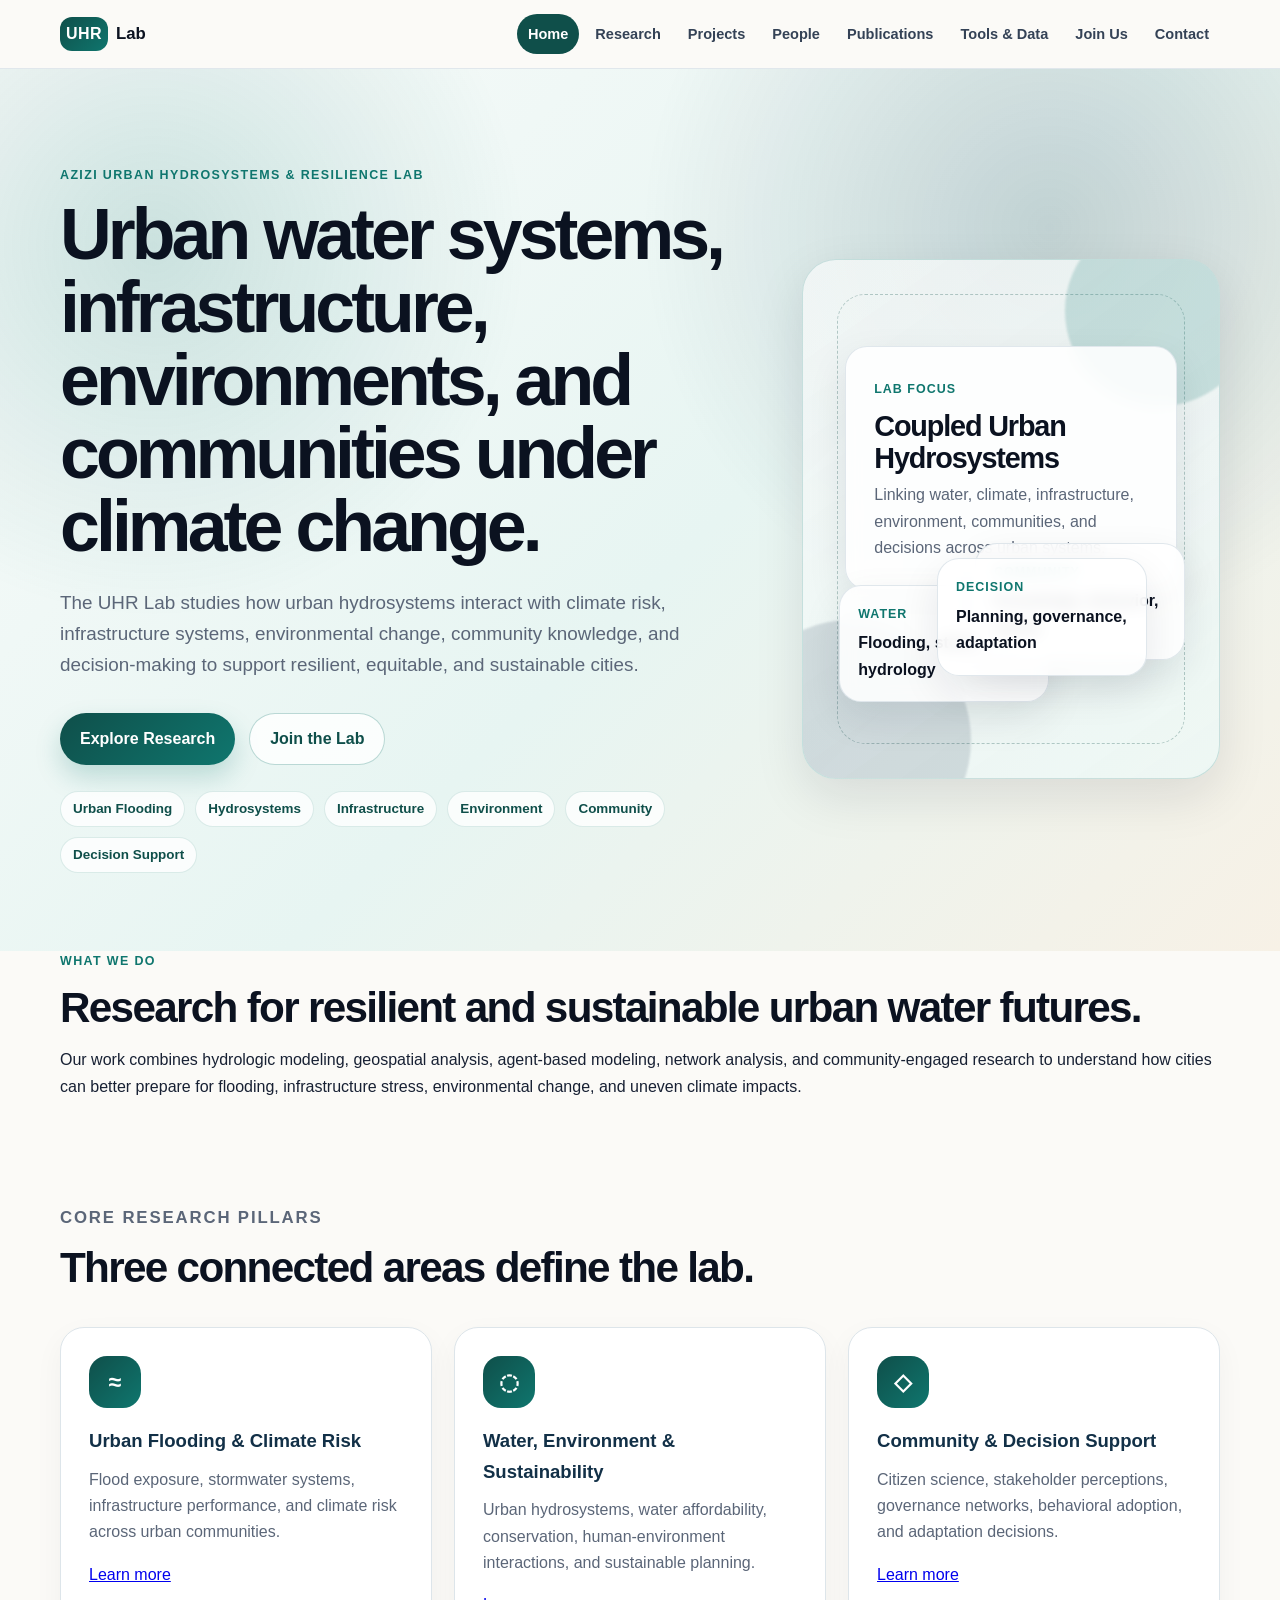
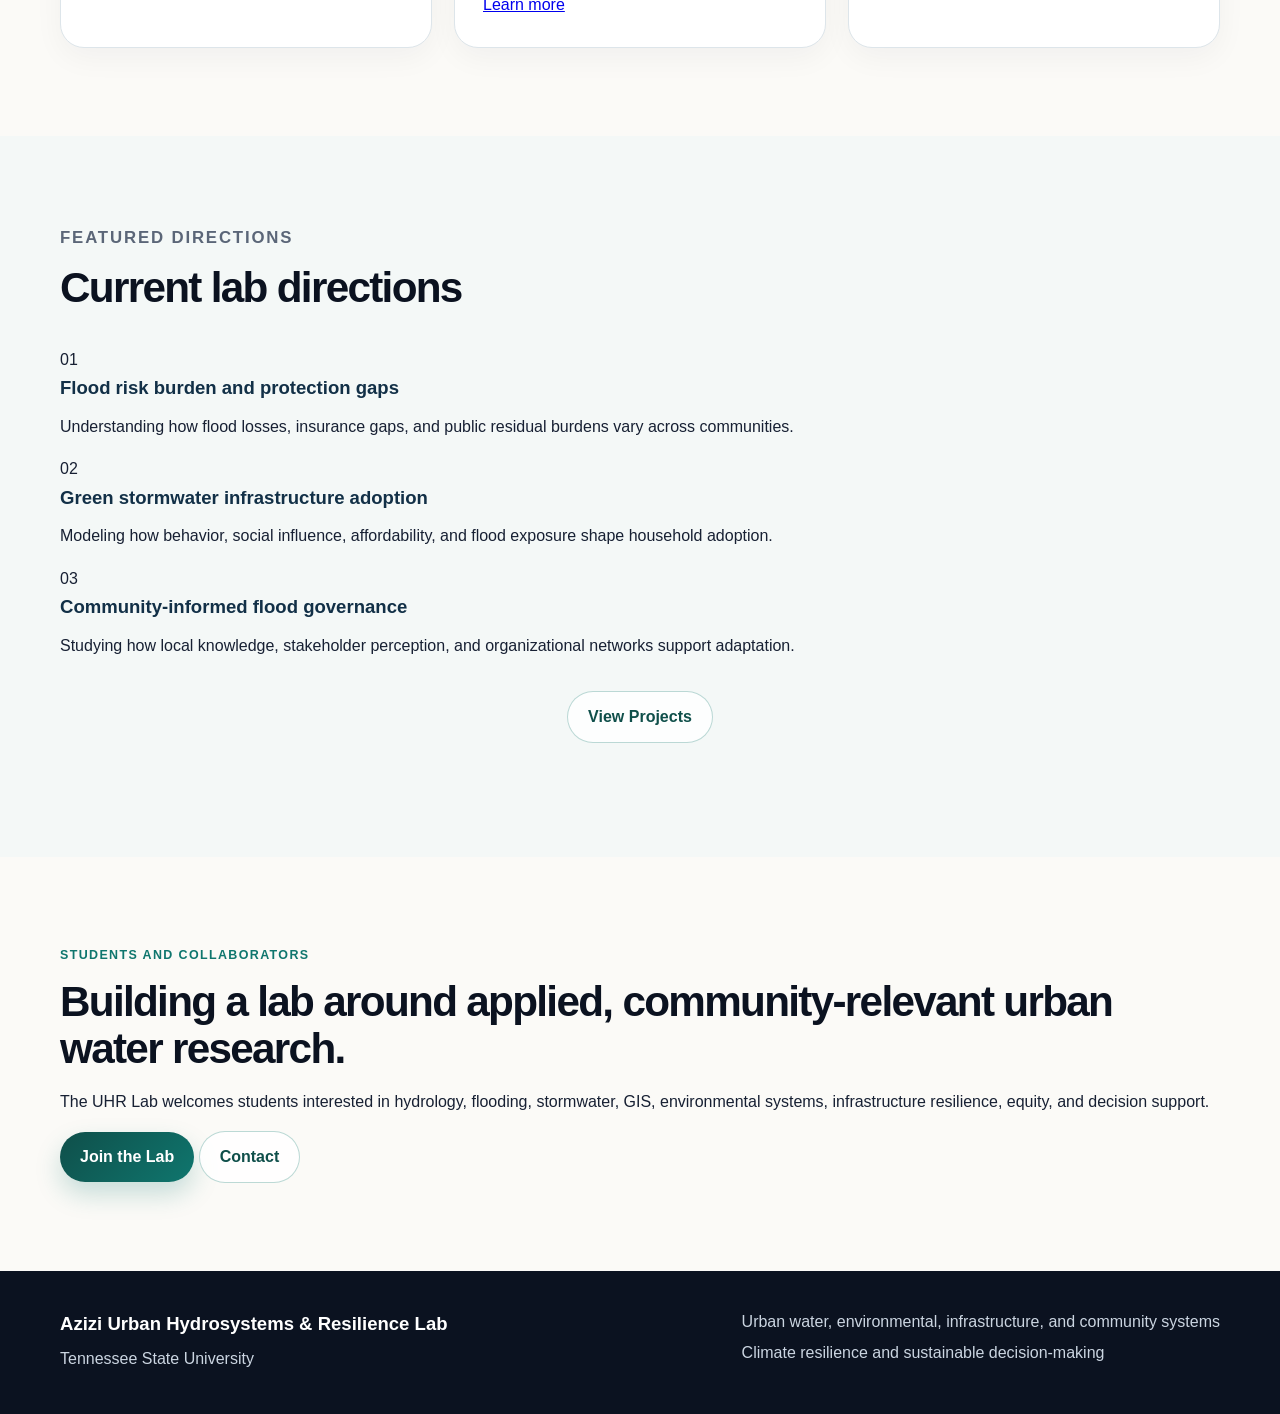
==== commit 00b6f7e4: "Update index.html" ====
--- a/index.html
+++ b/index.html
@@ -19,20 +19,20 @@
 <header class="site-header">
   <div class="container nav-wrap">
 
-    <a class="brand" href="#home" aria-label="UHR Lab Home">
+    <a class="brand" href="index.html" aria-label="UHR Lab Home">
       <span class="brand-mark">UHR</span>
       <span class="brand-text">Lab</span>
     </a>
 
     <nav class="nav-links" aria-label="Main navigation">
-      <a href="#home" class="active">Home</a>
-      <a href="#research">Research</a>
-      <a href="#projects">Projects</a>
-      <a href="#people">People</a>
-      <a href="#publications">Publications</a>
-      <a href="#tools">Tools & Data</a>
-      <a href="#join">Join Us</a>
-      <a href="#contact">Contact</a>
+      <a href="index.html" class="active">Home</a>
+      <a href="research.html">Research</a>
+      <a href="projects.html">Projects</a>
+      <a href="people.html">People</a>
+      <a href="publications.html">Publications</a>
+      <a href="tools-data.html">Tools & Data</a>
+      <a href="join.html">Join Us</a>
+      <a href="contact.html">Contact</a>
     </nav>
 
   </div>
@@ -40,34 +40,33 @@
 
 <main>
 
-  <section id="home" class="hero page-section">
+  <section class="hero">
     <div class="container hero-grid">
 
       <div class="hero-content">
         <p class="eyebrow">Azizi Urban Hydrosystems & Resilience Lab</p>
 
         <h1>
-          Advancing resilient urban water, environmental, infrastructure,
-          and community systems.
+          Urban water systems, infrastructure, environments, and communities under climate change.
         </h1>
 
         <p class="hero-text">
           The UHR Lab studies how urban hydrosystems interact with climate risk,
-          infrastructure, environmental change, community knowledge, and decision-making
-          to support more resilient, equitable, and sustainable cities.
+          infrastructure systems, environmental change, community knowledge, and
+          decision-making to support resilient, equitable, and sustainable cities.
         </p>
 
         <div class="button-row">
-          <a class="button primary" href="#research">Explore Research</a>
-          <a class="button secondary" href="#join">Join the Lab</a>
-        </div>
-
-        <div class="hero-tags" aria-label="Research methods">
-          <span>Hydrology</span>
-          <span>GIS</span>
-          <span>Flood Risk</span>
-          <span>ABM</span>
-          <span>Governance</span>
+          <a class="button primary" href="research.html">Explore Research</a>
+          <a class="button secondary" href="join.html">Join the Lab</a>
+        </div>
+
+        <div class="hero-tags" aria-label="Research keywords">
+          <span>Urban Flooding</span>
+          <span>Hydrosystems</span>
+          <span>Infrastructure</span>
+          <span>Environment</span>
+          <span>Community</span>
           <span>Decision Support</span>
         </div>
       </div>
@@ -77,7 +76,7 @@
         <div class="orb orb-two"></div>
 
         <div class="diagram-card main-card">
-          <span class="diagram-label">UHR Lab Framework</span>
+          <span class="diagram-label">Lab focus</span>
           <h2>Coupled Urban Hydrosystems</h2>
           <p>
             Linking water, climate, infrastructure, environment, communities,
@@ -87,52 +86,46 @@
 
         <div class="mini-card water">
           <span>Water</span>
-          <strong>Flooding & hydrology</strong>
+          <strong>Flooding, stormwater, hydrology</strong>
         </div>
 
         <div class="mini-card community">
           <span>Community</span>
-          <strong>Knowledge & behavior</strong>
+          <strong>Knowledge, behavior, equity</strong>
         </div>
 
         <div class="mini-card decision">
           <span>Decision</span>
-          <strong>Planning & adaptation</strong>
-        </div>
-      </div>
-
-    </div>
-  </section>
-
-  <section class="stats-strip">
-    <div class="container stats-grid">
+          <strong>Planning, governance, adaptation</strong>
+        </div>
+      </div>
+
+    </div>
+  </section>
+
+  <section class="home-intro">
+    <div class="container intro-grid">
+
       <div>
-        <span class="stat-number">01</span>
-        <p>Urban water and environmental systems</p>
-      </div>
-
-      <div>
-        <span class="stat-number">02</span>
-        <p>Climate risk and infrastructure resilience</p>
-      </div>
-
-      <div>
-        <span class="stat-number">03</span>
-        <p>Community knowledge and decision support</p>
-      </div>
-    </div>
-  </section>
-
-  <section id="research" class="section page-section">
+        <p class="eyebrow">What we do</p>
+        <h2>Research for resilient and sustainable urban water futures.</h2>
+      </div>
+
+      <p>
+        Our work combines hydrologic modeling, geospatial analysis, agent-based modeling,
+        network analysis, and community-engaged research to understand how cities can better
+        prepare for flooding, infrastructure stress, environmental change, and uneven climate impacts.
+      </p>
+
+    </div>
+  </section>
+
+  <section class="section">
     <div class="container">
 
-      <div class="section-heading">
-        <p class="eyebrow">Research</p>
-        <h2>Research themes</h2>
-        <p>
-          Our work connects physical water processes with infrastructure systems,
-          environmental change, social behavior, governance, and policy decisions.
-        </p>
+      <div class="section-heading compact">
+        <p class="eyebrow">Core research pillars</p>
+        <h2>Three connected areas define the lab.</h2>
       </div>
 
       <div class="card-grid three">
@@ -141,335 +134,98 @@
           <div class="card-icon">≈</div>
           <h3>Urban Flooding & Climate Risk</h3>
           <p>
-            Flood exposure, stormwater systems, compound hazards, infrastructure
-            performance, and uneven climate risk across communities.
-          </p>
+            Flood exposure, stormwater systems, infrastructure performance,
+            and climate risk across urban communities.
+          </p>
+          <a class="text-link" href="research.html">Learn more</a>
         </article>
 
         <article class="research-card">
           <div class="card-icon">◌</div>
           <h3>Water, Environment & Sustainability</h3>
           <p>
-            Urban hydrosystems, water affordability, conservation, human-environment
-            interactions, and sustainability-oriented planning.
-          </p>
-        </article>
-
-        <article class="research-card">
-          <div class="card-icon">⌂</div>
-          <h3>GSI, Behavior & Adoption</h3>
-          <p>
-            Household green stormwater infrastructure adoption, social influence,
-            affordability, behavioral factors, and spatial flood exposure.
-          </p>
+            Urban hydrosystems, water affordability, conservation,
+            human-environment interactions, and sustainable planning.
+          </p>
+          <a class="text-link" href="research.html">Learn more</a>
         </article>
 
         <article class="research-card">
           <div class="card-icon">◇</div>
-          <h3>Governance & Community Knowledge</h3>
+          <h3>Community & Decision Support</h3>
           <p>
             Citizen science, stakeholder perceptions, governance networks,
-            cross-sector coordination, and community-informed adaptation.
-          </p>
-        </article>
-
-        <article class="research-card">
-          <div class="card-icon">⟲</div>
-          <h3>Socio-Hydrology & Coupled Systems</h3>
-          <p>
-            Feedbacks among people, institutions, infrastructure, water systems,
-            and environmental change.
-          </p>
-        </article>
-
-        <article class="research-card">
-          <div class="card-icon">▦</div>
-          <h3>Data, Modeling & Decision Support</h3>
-          <p>
-            Geospatial analysis, hydrologic modeling, agent-based modeling,
-            network analysis, remote sensing, and practical decision tools.
-          </p>
-        </article>
-
-      </div>
-
-    </div>
-  </section>
-
-  <section id="projects" class="section muted page-section">
+            behavioral adoption, and adaptation decisions.
+          </p>
+          <a class="text-link" href="research.html">Learn more</a>
+        </article>
+
+      </div>
+
+    </div>
+  </section>
+
+  <section class="section muted">
     <div class="container">
 
-      <div class="section-heading">
-        <p class="eyebrow">Projects</p>
-        <h2>Current and emerging directions</h2>
-        <p>
-          Projects in the UHR Lab connect scientific analysis with applied questions
-          in flood risk, infrastructure resilience, community adaptation, and sustainability.
-        </p>
-      </div>
-
-      <div class="project-list">
-
-        <article class="project-item">
-          <span class="project-number">01</span>
-          <div>
-            <h3>Flood risk burden and insurance protection gaps</h3>
-            <p>
-              Examining how flood losses, insurance coverage gaps, public residual losses,
-              and institutional burdens vary across urban communities.
-            </p>
-            <div class="chip-row">
-              <span>Flood risk</span>
-              <span>Insurance gaps</span>
-              <span>Equity</span>
-            </div>
-          </div>
-        </article>
-
-        <article class="project-item">
-          <span class="project-number">02</span>
-          <div>
-            <h3>Green stormwater infrastructure adoption</h3>
-            <p>
-              Modeling how household behavior, social influence, affordability,
-              environmental perception, and flood exposure shape GSI adoption.
-            </p>
-            <div class="chip-row">
-              <span>ABM</span>
-              <span>Stormwater</span>
-              <span>Behavior</span>
-            </div>
-          </div>
-        </article>
-
-        <article class="project-item">
-          <span class="project-number">03</span>
-          <div>
-            <h3>Flood governance networks and stakeholder perception</h3>
-            <p>
-              Studying collaboration, coordination, and perception across organizations
-              involved in flood risk management and adaptation planning.
-            </p>
-            <div class="chip-row">
-              <span>Governance</span>
-              <span>Networks</span>
-              <span>Perception</span>
-            </div>
-          </div>
-        </article>
-
-        <article class="project-item">
-          <span class="project-number">04</span>
-          <div>
-            <h3>Community-informed urban flood modeling</h3>
-            <p>
-              Integrating resident knowledge, citizen science, and hydrologic modeling
-              to improve flood risk understanding and local decision-making.
-            </p>
-            <div class="chip-row">
-              <span>Citizen science</span>
-              <span>Hydrology</span>
-              <span>Decision support</span>
-            </div>
-          </div>
-        </article>
-
-      </div>
-
-    </div>
-  </section>
-
-  <section id="people" class="section page-section">
-    <div class="container">
-
-      <div class="section-heading">
-        <p class="eyebrow">People</p>
-        <h2>Lab members</h2>
-        <p>
-          The UHR Lab is building a research team focused on urban water systems,
-          climate resilience, environmental systems, infrastructure, and community-engaged research.
-        </p>
-      </div>
-
-      <div class="people-grid">
-
-        <article class="profile-card">
-          <div class="profile-photo placeholder">KA</div>
-          <div>
-            <h3>Koorosh Azizi, Ph.D.</h3>
-            <p class="role">Principal Investigator</p>
-            <p>
-              Assistant Professor, Department of Civil and Architectural Engineering,
-              Tennessee State University.
-            </p>
-          </div>
-        </article>
-
-        <article class="profile-card soft">
-          <div class="profile-photo small-placeholder">GR</div>
-          <div>
-            <h3>Graduate Researchers</h3>
-            <p>
-              Student profiles will be added as the lab grows. Research opportunities
-              may include flooding, hydrology, stormwater, GIS, modeling, and decision support.
-            </p>
-          </div>
-        </article>
-
-        <article class="profile-card soft">
-          <div class="profile-photo small-placeholder">UR</div>
-          <div>
-            <h3>Undergraduate Researchers</h3>
-            <p>
-              Undergraduate students can contribute to GIS mapping, data analysis,
-              literature synthesis, visualization, and community-focused research.
-            </p>
-          </div>
-        </article>
-
-      </div>
-
-    </div>
-  </section>
-
-  <section id="publications" class="section muted page-section">
-    <div class="container">
-
-      <div class="section-heading">
-        <p class="eyebrow">Publications</p>
-        <h2>Selected research areas</h2>
-        <p>
-          Publications will be organized by theme so visitors can quickly understand
-          the lab’s intellectual contributions.
-        </p>
-      </div>
-
-      <div class="card-grid three">
-
-        <article class="research-card">
-          <h3>Flooding, Climate Risk & Governance</h3>
-          <p>
-            Research on urban flooding, flood governance, citizen science,
-            stakeholder perception, and climate adaptation.
-          </p>
-        </article>
-
-        <article class="research-card">
-          <h3>Urban Water, Affordability & Sustainability</h3>
-          <p>
-            Research on drinking water systems, water conservation, affordability,
-            equity, and sustainability in urban water management.
-          </p>
-        </article>
-
-        <article class="research-card">
-          <h3>Green Stormwater Infrastructure & Modeling</h3>
-          <p>
-            Research on GSI adoption, household behavior, spatial exposure,
-            and agent-based modeling.
+      <div class="section-heading compact">
+        <p class="eyebrow">Featured directions</p>
+        <h2>Current lab directions</h2>
+      </div>
+
+      <div class="feature-row">
+
+        <article class="feature-card">
+          <span class="feature-number">01</span>
+          <h3>Flood risk burden and protection gaps</h3>
+          <p>
+            Understanding how flood losses, insurance gaps, and public residual burdens
+            vary across communities.
+          </p>
+        </article>
+
+        <article class="feature-card">
+          <span class="feature-number">02</span>
+          <h3>Green stormwater infrastructure adoption</h3>
+          <p>
+            Modeling how behavior, social influence, affordability, and flood exposure
+            shape household adoption.
+          </p>
+        </article>
+
+        <article class="feature-card">
+          <span class="feature-number">03</span>
+          <h3>Community-informed flood governance</h3>
+          <p>
+            Studying how local knowledge, stakeholder perception, and organizational networks
+            support adaptation.
           </p>
         </article>
 
       </div>
 
       <div class="button-row centered">
-        <a class="button primary" href="https://scholar.google.com/" target="_blank" rel="noopener">
-          Google Scholar
-        </a>
-        <a class="button secondary" href="#contact">Request CV</a>
-      </div>
-
-    </div>
-  </section>
-
-  <section id="tools" class="section page-section">
-    <div class="container">
-
-      <div class="section-heading">
-        <p class="eyebrow">Tools & Data</p>
-        <h2>Models, maps, datasets, and decision-support products</h2>
-        <p>
-          The lab develops workflows and tools that support research, planning,
-          communication, and climate resilience decisions.
-        </p>
-      </div>
-
-      <div class="tool-grid">
-
-        <article class="tool-card">
-          <h3>Models</h3>
-          <p>Agent-based models, hydrologic workflows, risk typologies, and governance network models.</p>
-        </article>
-
-        <article class="tool-card">
-          <h3>Maps</h3>
-          <p>Flood exposure maps, infrastructure vulnerability layers, burden regimes, and spatial indicators.</p>
-        </article>
-
-        <article class="tool-card">
-          <h3>Decision Support</h3>
-          <p>Scenario tools, visualization products, and planning-oriented summaries for communities and agencies.</p>
-        </article>
-
-      </div>
-
-    </div>
-  </section>
-
-  <section id="join" class="section muted page-section">
-    <div class="container join-panel">
+        <a class="button secondary" href="projects.html">View Projects</a>
+      </div>
+
+    </div>
+  </section>
+
+  <section class="section">
+    <div class="container callout-clean">
 
       <div>
-        <p class="eyebrow">Join Us</p>
-        <h2>Opportunities for students and collaborators</h2>
+        <p class="eyebrow">Students and collaborators</p>
+        <h2>Building a lab around applied, community-relevant urban water research.</h2>
         <p>
           The UHR Lab welcomes students interested in hydrology, flooding, stormwater,
-          GIS, data science, environmental justice, infrastructure resilience,
-          sustainability, and community-engaged research.
+          GIS, environmental systems, infrastructure resilience, equity, and decision support.
         </p>
-
-        <div class="join-columns">
-          <div>
-            <h3>Graduate students</h3>
-            <p>
-              Prospective students should share their CV, research interests,
-              and how their goals connect to the lab’s work.
-            </p>
-          </div>
-
-          <div>
-            <h3>Undergraduate students</h3>
-            <p>
-              Undergraduate students can support GIS, data analysis, literature review,
-              visualization, and project communication.
-            </p>
-          </div>
-        </div>
-      </div>
-
-    </div>
-  </section>
-
-  <section id="contact" class="section page-section">
-    <div class="container contact-grid">
-
-      <div>
-        <p class="eyebrow">Contact</p>
-        <h2>Azizi Urban Hydrosystems & Resilience Lab</h2>
-        <p>
-          Department of Civil and Architectural Engineering<br />
-          Tennessee State University<br />
-          Nashville, Tennessee
-        </p>
-      </div>
-
-      <div class="contact-card">
-        <h3>Get in touch</h3>
-        <p>
-          For student opportunities, collaboration, or community partnership inquiries,
-          please include a short description of your interest.
-        </p>
-        <a class="button primary" href="mailto:kazizi@tnstate.edu">Email Dr. Azizi</a>
+      </div>
+
+      <div class="callout-actions">
+        <a class="button primary" href="join.html">Join the Lab</a>
+        <a class="button secondary" href="contact.html">Contact</a>
       </div>
 
     </div>
@@ -491,28 +247,5 @@
   </div>
 </footer>
 
-<script>
-  const sections = document.querySelectorAll(".page-section");
-  const navLinks = document.querySelectorAll(".nav-links a");
-
-  window.addEventListener("scroll", () => {
-    let current = "";
-
-    sections.forEach(section => {
-      const sectionTop = section.offsetTop - 140;
-      if (window.scrollY >= sectionTop) {
-        current = section.getAttribute("id");
-      }
-    });
-
-    navLinks.forEach(link => {
-      link.classList.remove("active");
-      if (link.getAttribute("href") === "#" + current) {
-        link.classList.add("active");
-      }
-    });
-  });
-</script>
-
 </body>
 </html>
--- a/style.css
+++ b/style.css
@@ -1,29 +1,38 @@
 :root {
-  --navy: #0f172a;
-  --deep-teal: #0f3d3e;
+  --navy: #0b1220;
+  --deep-blue: #123047;
+  --deep-teal: #0f4f4a;
   --teal: #0f766e;
-  --light-teal: #e6f4f1;
-  --sand: #f7f3ea;
-  --gray: #4b5563;
-  --light-gray: #f8fafc;
-  --border: #e5e7eb;
+  --soft-teal: #dff4f0;
+  --pale-teal: #f0faf8;
+  --sand: #f7f1e6;
+  --cream: #fbfaf7;
+  --text: #172033;
+  --muted: #5b6678;
+  --border: #dde5ea;
   --white: #ffffff;
+  --shadow: 0 18px 50px rgba(15, 23, 42, 0.10);
 }
 
 * {
   box-sizing: border-box;
+}
+
+html {
+  scroll-behavior: smooth;
+  scroll-padding-top: 92px;
 }
 
 body {
   margin: 0;
   font-family: Arial, Helvetica, sans-serif;
-  color: var(--navy);
-  background: var(--white);
+  color: var(--text);
+  background: var(--cream);
   line-height: 1.65;
 }
 
 .container {
-  width: min(1140px, 92%);
+  width: min(1160px, 92%);
   margin: 0 auto;
 }
 
@@ -31,168 +40,373 @@
   position: sticky;
   top: 0;
   z-index: 100;
-  background: rgba(255, 255, 255, 0.96);
-  border-bottom: 1px solid var(--border);
-  backdrop-filter: blur(10px);
-}
-
-.nav-container {
+  background: rgba(251, 250, 247, 0.94);
+  border-bottom: 1px solid rgba(221, 229, 234, 0.9);
+  backdrop-filter: blur(14px);
+}
+
+.nav-wrap {
   display: flex;
   align-items: center;
   justify-content: space-between;
-  padding: 16px 0;
-  gap: 24px;
-}
-
-.logo {
-  color: var(--deep-teal);
+  gap: 22px;
+  padding: 14px 0;
+}
+
+.brand {
+  display: flex;
+  align-items: center;
+  gap: 8px;
+  color: var(--navy);
   text-decoration: none;
-  font-weight: 800;
-  font-size: 1.15rem;
+  font-weight: 900;
   white-space: nowrap;
 }
 
-.logo span {
-  color: var(--teal);
+.brand-mark {
+  display: inline-flex;
+  align-items: center;
+  justify-content: center;
+  width: 48px;
+  height: 34px;
+  border-radius: 12px;
+  color: var(--white);
+  background: linear-gradient(135deg, var(--deep-teal), var(--teal));
+  letter-spacing: 0.03em;
+}
+
+.brand-text {
+  font-size: 1.05rem;
 }
 
 .nav-links {
   display: flex;
   align-items: center;
-  gap: 18px;
+  gap: 5px;
   flex-wrap: wrap;
+  justify-content: flex-end;
 }
 
 .nav-links a {
-  color: #334155;
+  padding: 8px 11px;
+  border-radius: 999px;
+  color: #344256;
   text-decoration: none;
-  font-size: 0.94rem;
-  font-weight: 600;
+  font-size: 0.91rem;
+  font-weight: 700;
+  transition: 0.18s ease;
 }
 
 .nav-links a:hover,
 .nav-links a.active {
-  color: var(--teal);
+  color: var(--white);
+  background: var(--deep-teal);
 }
 
 .hero {
+  position: relative;
+  overflow: hidden;
+  padding: 96px 0 78px;
   background:
-    radial-gradient(circle at top right, rgba(15, 118, 110, 0.16), transparent 34%),
-    linear-gradient(135deg, #f8fafc 0%, #e6f4f1 100%);
-  padding: 92px 0;
+    radial-gradient(circle at 12% 20%, rgba(15, 118, 110, 0.18), transparent 28%),
+    radial-gradient(circle at 82% 18%, rgba(18, 48, 71, 0.18), transparent 32%),
+    linear-gradient(135deg, #f9fbfa 0%, #e7f5f2 54%, #f7f1e6 100%);
+}
+
+.hero::after {
+  content: "";
+  position: absolute;
+  inset: auto -8% -42% -8%;
+  height: 260px;
+  background: rgba(255, 255, 255, 0.55);
+  transform: rotate(-3deg);
 }
 
 .hero-grid {
-  display: grid;
-  grid-template-columns: 1.7fr 0.9fr;
-  gap: 42px;
+  position: relative;
+  z-index: 2;
+  display: grid;
+  grid-template-columns: minmax(0, 1.25fr) minmax(330px, 0.75fr);
+  gap: 46px;
   align-items: center;
 }
 
 .eyebrow {
   margin: 0 0 12px;
   color: var(--teal);
-  font-size: 0.82rem;
-  font-weight: 800;
-  letter-spacing: 0.08em;
+  font-size: 0.78rem;
+  font-weight: 900;
+  letter-spacing: 0.11em;
   text-transform: uppercase;
 }
 
+h1,
+h2,
+h3 {
+  margin-top: 0;
+}
+
 h1 {
-  margin: 0;
-  max-width: 900px;
-  font-size: clamp(2.3rem, 5vw, 4.6rem);
-  line-height: 1.06;
+  max-width: 880px;
+  margin-bottom: 24px;
+  color: var(--navy);
+  font-size: clamp(2.55rem, 5.6vw, 5.05rem);
+  line-height: 1.02;
+  letter-spacing: -0.055em;
+}
+
+h2 {
+  margin-bottom: 16px;
+  color: var(--navy);
+  font-size: clamp(1.9rem, 3.3vw, 3.05rem);
+  line-height: 1.12;
   letter-spacing: -0.04em;
 }
 
-h2 {
-  margin: 0;
-  font-size: clamp(1.8rem, 3vw, 2.6rem);
-  line-height: 1.15;
-  letter-spacing: -0.03em;
-}
-
 h3 {
-  margin: 0 0 10px;
-  color: var(--deep-teal);
-  font-size: 1.2rem;
+  margin-bottom: 10px;
+  color: var(--deep-blue);
+  font-size: 1.16rem;
 }
 
 p {
-  margin: 0 0 14px;
+  margin-top: 0;
 }
 
 .hero-text {
   max-width: 760px;
-  margin-top: 24px;
-  color: var(--gray);
-  font-size: 1.16rem;
-}
-
-.button-group {
+  color: var(--muted);
+  font-size: 1.18rem;
+}
+
+.button-row {
   display: flex;
   gap: 14px;
   flex-wrap: wrap;
-  margin-top: 32px;
+  margin: 32px 0 26px;
 }
 
 .button {
-  display: inline-block;
+  display: inline-flex;
+  align-items: center;
+  justify-content: center;
+  min-height: 46px;
   padding: 12px 20px;
   border-radius: 999px;
-  font-weight: 800;
+  font-weight: 900;
   text-decoration: none;
   transition: 0.2s ease;
 }
 
 .button.primary {
   color: var(--white);
-  background: var(--teal);
+  background: linear-gradient(135deg, var(--deep-teal), var(--teal));
+  box-shadow: 0 12px 26px rgba(15, 118, 110, 0.22);
 }
 
 .button.primary:hover {
-  background: var(--deep-teal);
+  transform: translateY(-2px);
+  box-shadow: 0 16px 32px rgba(15, 118, 110, 0.28);
 }
 
 .button.secondary {
+  color: var(--deep-teal);
+  background: rgba(255, 255, 255, 0.82);
+  border: 1px solid rgba(15, 118, 110, 0.28);
+}
+
+.button.secondary:hover {
+  background: var(--soft-teal);
+}
+
+.hero-tags {
+  display: flex;
+  flex-wrap: wrap;
+  gap: 10px;
+}
+
+.hero-tags span,
+.chip-row span {
+  display: inline-flex;
+  align-items: center;
+  min-height: 30px;
+  padding: 6px 12px;
+  border-radius: 999px;
+  color: var(--deep-teal);
+  background: rgba(255, 255, 255, 0.78);
+  border: 1px solid rgba(15, 118, 110, 0.14);
+  font-size: 0.84rem;
+  font-weight: 800;
+}
+
+.visual-panel {
+  position: relative;
+  min-height: 520px;
+  border-radius: 34px;
+  background:
+    linear-gradient(145deg, rgba(255, 255, 255, 0.78), rgba(240, 250, 248, 0.86)),
+    linear-gradient(135deg, rgba(15, 79, 74, 0.16), rgba(18, 48, 71, 0.10));
+  border: 1px solid rgba(15, 118, 110, 0.18);
+  box-shadow: var(--shadow);
+  overflow: hidden;
+}
+
+.visual-panel::before {
+  content: "";
+  position: absolute;
+  inset: 34px;
+  border: 1px dashed rgba(15, 79, 74, 0.28);
+  border-radius: 28px;
+}
+
+.orb {
+  position: absolute;
+  border-radius: 50%;
+  filter: blur(1px);
+}
+
+.orb-one {
+  width: 190px;
+  height: 190px;
+  top: -44px;
+  right: -36px;
+  background: rgba(15, 118, 110, 0.18);
+}
+
+.orb-two {
+  width: 240px;
+  height: 240px;
+  bottom: -82px;
+  left: -72px;
+  background: rgba(18, 48, 71, 0.14);
+}
+
+.diagram-card,
+.mini-card {
+  position: absolute;
+  border-radius: 22px;
+  background: rgba(255, 255, 255, 0.88);
+  border: 1px solid rgba(221, 229, 234, 0.9);
+  box-shadow: 0 16px 40px rgba(15, 23, 42, 0.09);
+  backdrop-filter: blur(8px);
+}
+
+.main-card {
+  top: 86px;
+  left: 42px;
+  right: 42px;
+  padding: 28px;
+}
+
+.diagram-label {
+  display: inline-block;
+  margin-bottom: 10px;
   color: var(--teal);
-  border: 1px solid var(--teal);
-  background: var(--white);
-}
-
-.button.secondary:hover {
-  background: var(--light-teal);
-}
-
-.hero-card {
-  padding: 30px;
-  border: 1px solid rgba(15, 118, 110, 0.25);
+  font-weight: 900;
+  font-size: 0.78rem;
+  letter-spacing: 0.08em;
+  text-transform: uppercase;
+}
+
+.diagram-card h2 {
+  margin-bottom: 8px;
+  font-size: 1.8rem;
+}
+
+.diagram-card p {
+  margin-bottom: 0;
+  color: var(--muted);
+}
+
+.mini-card {
+  width: 210px;
+  padding: 18px;
+}
+
+.mini-card span {
+  display: block;
+  color: var(--teal);
+  font-size: 0.78rem;
+  font-weight: 900;
+  letter-spacing: 0.08em;
+  text-transform: uppercase;
+}
+
+.mini-card strong {
+  display: block;
+  margin-top: 6px;
+  color: var(--navy);
+}
+
+.mini-card.water {
+  left: 36px;
+  bottom: 76px;
+}
+
+.mini-card.community {
+  right: 34px;
+  bottom: 118px;
+}
+
+.mini-card.decision {
+  right: 72px;
+  top: 298px;
+}
+
+.stats-strip {
+  position: relative;
+  z-index: 3;
+  margin-top: -34px;
+}
+
+.stats-grid {
+  display: grid;
+  grid-template-columns: repeat(3, 1fr);
+  overflow: hidden;
   border-radius: 24px;
-  background: rgba(255, 255, 255, 0.82);
-  box-shadow: 0 24px 60px rgba(15, 23, 42, 0.10);
-}
-
-.card-label {
+  background: var(--navy);
+  box-shadow: var(--shadow);
+}
+
+.stats-grid div {
+  padding: 28px;
+  border-right: 1px solid rgba(255, 255, 255, 0.14);
+}
+
+.stats-grid div:last-child {
+  border-right: none;
+}
+
+.stat-number {
+  display: block;
   margin-bottom: 8px;
-  color: var(--teal);
-  font-weight: 800;
-  font-size: 0.8rem;
-  text-transform: uppercase;
-  letter-spacing: 0.08em;
+  color: #88d8cf;
+  font-weight: 900;
+  font-size: 1.65rem;
+}
+
+.stats-grid p {
+  margin: 0;
+  color: #e2e8f0;
+  font-weight: 700;
 }
 
 .section {
-  padding: 78px 0;
+  padding: 88px 0;
 }
 
 .section.muted {
-  background: var(--light-gray);
+  background: #f4f8f7;
 }
 
 .section-heading {
-  max-width: 820px;
-  margin-bottom: 34px;
+  max-width: 850px;
+  margin-bottom: 36px;
+}
+
+.section-heading p {
+  color: var(--muted);
+  font-size: 1.05rem;
 }
 
 .card-grid {
@@ -204,64 +418,179 @@
   grid-template-columns: repeat(3, 1fr);
 }
 
-.card {
-  min-height: 210px;
+.research-card,
+.tool-card,
+.contact-card {
+  min-height: 240px;
   padding: 28px;
   border: 1px solid var(--border);
-  border-radius: 22px;
+  border-radius: 24px;
   background: var(--white);
-  box-shadow: 0 10px 25px rgba(15, 23, 42, 0.04);
-}
-
-.card p,
-.feature-item p,
-.callout p {
-  color: var(--gray);
-}
-
-.feature-list {
-  display: grid;
-  gap: 18px;
-}
-
-.feature-item {
-  display: grid;
-  grid-template-columns: 70px 1fr;
-  gap: 22px;
-  padding: 26px;
-  border: 1px solid var(--border);
-  border-radius: 22px;
-  background: var(--white);
-}
-
-.number {
+  box-shadow: 0 10px 30px rgba(15, 23, 42, 0.045);
+  transition: 0.2s ease;
+}
+
+.research-card:hover,
+.tool-card:hover {
+  transform: translateY(-4px);
+  box-shadow: 0 18px 42px rgba(15, 23, 42, 0.09);
+}
+
+.research-card p,
+.tool-card p,
+.project-item p,
+.profile-card p,
+.join-panel p,
+.contact-card p {
+  color: var(--muted);
+}
+
+.card-icon {
   display: inline-flex;
   align-items: center;
   justify-content: center;
   width: 52px;
   height: 52px;
+  margin-bottom: 18px;
+  border-radius: 18px;
+  color: var(--white);
+  background: linear-gradient(135deg, var(--deep-teal), var(--teal));
+  font-size: 1.45rem;
+  font-weight: 900;
+}
+
+.project-list {
+  display: grid;
+  gap: 18px;
+}
+
+.project-item {
+  display: grid;
+  grid-template-columns: 76px 1fr;
+  gap: 22px;
+  padding: 28px;
+  border-radius: 26px;
+  background: var(--white);
+  border: 1px solid var(--border);
+  box-shadow: 0 12px 34px rgba(15, 23, 42, 0.045);
+}
+
+.project-number {
+  display: inline-flex;
+  align-items: center;
+  justify-content: center;
+  width: 58px;
+  height: 58px;
   border-radius: 50%;
   color: var(--white);
-  background: var(--deep-teal);
-  font-weight: 800;
-}
-
-.callout {
+  background: var(--deep-blue);
+  font-weight: 900;
+}
+
+.chip-row {
   display: flex;
-  align-items: center;
-  justify-content: space-between;
-  gap: 32px;
-  padding: 42px;
-  border-radius: 28px;
-  background: var(--sand);
-}
-
-.callout div {
-  max-width: 780px;
+  flex-wrap: wrap;
+  gap: 8px;
+  margin-top: 14px;
+}
+
+.people-grid {
+  display: grid;
+  grid-template-columns: 1.2fr 1fr 1fr;
+  gap: 22px;
+}
+
+.profile-card {
+  display: grid;
+  grid-template-columns: 92px 1fr;
+  gap: 20px;
+  align-items: start;
+  padding: 28px;
+  border-radius: 26px;
+  background: var(--white);
+  border: 1px solid var(--border);
+  box-shadow: 0 12px 34px rgba(15, 23, 42, 0.045);
+}
+
+.profile-card.soft {
+  grid-template-columns: 68px 1fr;
+}
+
+.profile-photo {
+  display: inline-flex;
+  align-items: center;
+  justify-content: center;
+  border-radius: 22px;
+  color: var(--white);
+  background: linear-gradient(135deg, var(--deep-blue), var(--teal));
+  font-weight: 900;
+}
+
+.placeholder {
+  width: 92px;
+  height: 92px;
+  font-size: 1.55rem;
+}
+
+.small-placeholder {
+  width: 68px;
+  height: 68px;
+  font-size: 1.1rem;
+}
+
+.role {
+  margin-bottom: 8px;
+  color: var(--deep-teal) !important;
+  font-weight: 900;
+}
+
+.centered {
+  justify-content: center;
+}
+
+.tool-grid {
+  display: grid;
+  grid-template-columns: repeat(3, 1fr);
+  gap: 22px;
+}
+
+.join-panel {
+  padding: 44px;
+  border-radius: 30px;
+  background:
+    radial-gradient(circle at top right, rgba(15, 118, 110, 0.12), transparent 28%),
+    var(--white);
+  border: 1px solid var(--border);
+  box-shadow: var(--shadow);
+}
+
+.join-columns {
+  display: grid;
+  grid-template-columns: 1fr 1fr;
+  gap: 24px;
+  margin-top: 26px;
+}
+
+.join-columns div {
+  padding: 24px;
+  border-radius: 22px;
+  background: var(--pale-teal);
+  border: 1px solid rgba(15, 118, 110, 0.14);
+}
+
+.contact-grid {
+  display: grid;
+  grid-template-columns: 1fr 0.85fr;
+  gap: 36px;
+  align-items: start;
+}
+
+.contact-card {
+  min-height: auto;
 }
 
 .footer {
-  padding: 34px 0;
+  padding: 38px 0;
   color: var(--white);
   background: var(--navy);
 }
@@ -269,35 +598,101 @@
 .footer-grid {
   display: flex;
   justify-content: space-between;
-  gap: 28px;
+  gap: 24px;
   flex-wrap: wrap;
 }
 
 .footer h3 {
+  margin-bottom: 6px;
   color: var(--white);
 }
 
 .footer p {
+  margin: 0 0 4px;
   color: #cbd5e1;
-  margin-bottom: 4px;
-}
-
-@media (max-width: 920px) {
-  .nav-container {
+}
+
+@media (max-width: 1000px) {
+  .nav-wrap {
     align-items: flex-start;
     flex-direction: column;
   }
 
-  .hero-grid {
+  .nav-links {
+    justify-content: flex-start;
+  }
+
+  .hero-grid,
+  .contact-grid {
     grid-template-columns: 1fr;
   }
 
-  .card-grid.three {
+  .visual-panel {
+    min-height: 440px;
+  }
+
+  .stats-grid,
+  .card-grid.three,
+  .people-grid,
+  .tool-grid,
+  .join-columns {
     grid-template-columns: 1fr;
   }
 
-  .callout {
-    align-items: flex-start;
-    flex-direction: column;
-  }
-}
+  .stats-grid div {
+    border-right: none;
+    border-bottom: 1px solid rgba(255, 255, 255, 0.14);
+  }
+
+  .stats-grid div:last-child {
+    border-bottom: none;
+  }
+}
+
+@media (max-width: 640px) {
+  .hero {
+    padding-top: 68px;
+  }
+
+  h1 {
+    font-size: 2.45rem;
+  }
+
+  .visual-panel {
+    min-height: 560px;
+  }
+
+  .main-card {
+    left: 22px;
+    right: 22px;
+  }
+
+  .mini-card {
+    left: 22px !important;
+    right: 22px !important;
+    width: auto;
+  }
+
+  .mini-card.water {
+    bottom: 210px;
+  }
+
+  .mini-card.community {
+    bottom: 112px;
+  }
+
+  .mini-card.decision {
+    top: auto;
+    bottom: 20px;
+  }
+
+  .project-item,
+  .profile-card,
+  .profile-card.soft {
+    grid-template-columns: 1fr;
+  }
+
+  .section {
+    padding: 68px 0;
+  }
+}
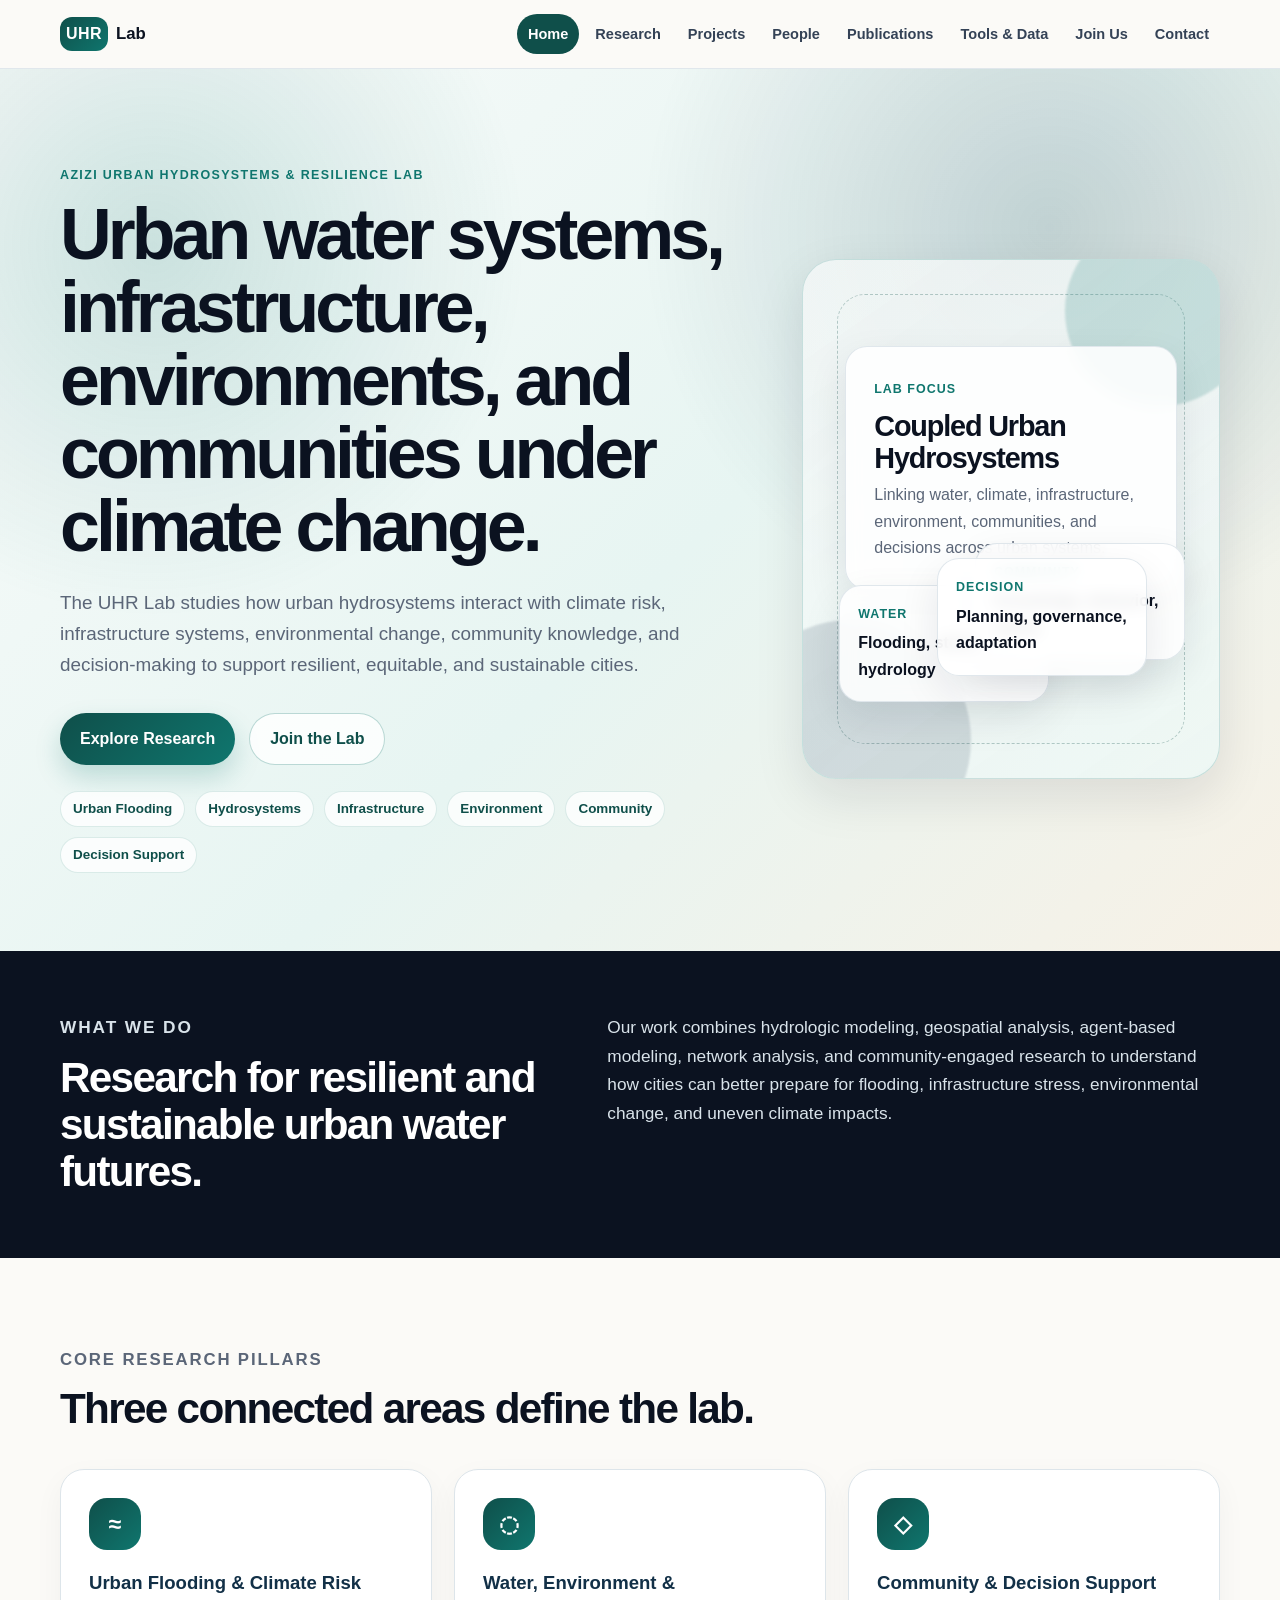
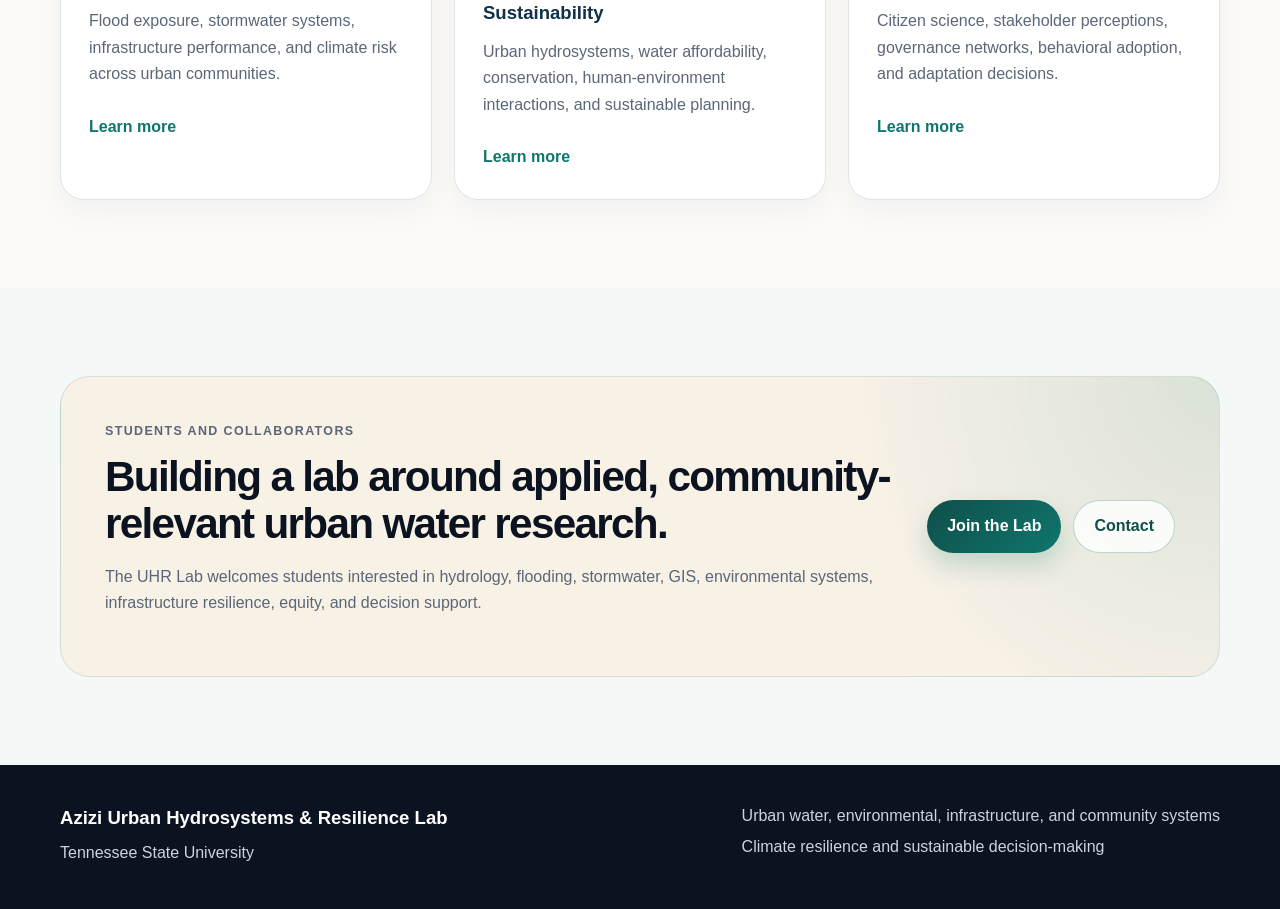
==== commit cc3ddb34: "Update index.html" ====
--- a/index.html
+++ b/index.html
@@ -52,8 +52,8 @@
 
         <p class="hero-text">
           The UHR Lab studies how urban hydrosystems interact with climate risk,
-          infrastructure systems, environmental change, community knowledge, and
-          decision-making to support resilient, equitable, and sustainable cities.
+          infrastructure systems, environmental change, community knowledge, and decision-making
+          to support resilient, equitable, and sustainable cities.
         </p>
 
         <div class="button-row">
@@ -166,52 +166,6 @@
   </section>
 
   <section class="section muted">
-    <div class="container">
-
-      <div class="section-heading compact">
-        <p class="eyebrow">Featured directions</p>
-        <h2>Current lab directions</h2>
-      </div>
-
-      <div class="feature-row">
-
-        <article class="feature-card">
-          <span class="feature-number">01</span>
-          <h3>Flood risk burden and protection gaps</h3>
-          <p>
-            Understanding how flood losses, insurance gaps, and public residual burdens
-            vary across communities.
-          </p>
-        </article>
-
-        <article class="feature-card">
-          <span class="feature-number">02</span>
-          <h3>Green stormwater infrastructure adoption</h3>
-          <p>
-            Modeling how behavior, social influence, affordability, and flood exposure
-            shape household adoption.
-          </p>
-        </article>
-
-        <article class="feature-card">
-          <span class="feature-number">03</span>
-          <h3>Community-informed flood governance</h3>
-          <p>
-            Studying how local knowledge, stakeholder perception, and organizational networks
-            support adaptation.
-          </p>
-        </article>
-
-      </div>
-
-      <div class="button-row centered">
-        <a class="button secondary" href="projects.html">View Projects</a>
-      </div>
-
-    </div>
-  </section>
-
-  <section class="section">
     <div class="container callout-clean">
 
       <div>
--- a/style.css
+++ b/style.css
@@ -696,3 +696,103 @@
     padding: 68px 0;
   }
 }
+.home-intro {
+  padding: 62px 0;
+  background: var(--navy);
+  color: var(--white);
+}
+
+.intro-grid {
+  display: grid;
+  grid-template-columns: 0.9fr 1.1fr;
+  gap: 46px;
+  align-items: start;
+}
+
+.home-intro h2 {
+  color: var(--white);
+  margin-bottom: 0;
+}
+
+.home-intro p {
+  color: #d9e3ea;
+  font-size: 1.08rem;
+}
+
+.section-heading.compact {
+  max-width: 720px;
+}
+
+.text-link {
+  display: inline-block;
+  margin-top: 10px;
+  color: var(--teal);
+  font-weight: 900;
+  text-decoration: none;
+}
+
+.text-link:hover {
+  color: var(--deep-teal);
+}
+
+.feature-row {
+  display: grid;
+  grid-template-columns: repeat(3, 1fr);
+  gap: 22px;
+}
+
+.feature-card {
+  padding: 30px;
+  border-radius: 26px;
+  background: var(--white);
+  border: 1px solid var(--border);
+  box-shadow: 0 12px 34px rgba(15, 23, 42, 0.05);
+}
+
+.feature-number {
+  display: inline-flex;
+  align-items: center;
+  justify-content: center;
+  width: 52px;
+  height: 52px;
+  margin-bottom: 20px;
+  border-radius: 50%;
+  color: var(--white);
+  background: var(--deep-blue);
+  font-weight: 900;
+}
+
+.feature-card p {
+  color: var(--muted);
+}
+
+.callout-clean {
+  display: grid;
+  grid-template-columns: 1fr auto;
+  gap: 36px;
+  align-items: center;
+  padding: 44px;
+  border-radius: 30px;
+  background:
+    radial-gradient(circle at top right, rgba(15, 118, 110, 0.12), transparent 30%),
+    var(--sand);
+  border: 1px solid rgba(15, 118, 110, 0.14);
+}
+
+.callout-clean p {
+  color: var(--muted);
+}
+
+.callout-actions {
+  display: flex;
+  gap: 12px;
+  flex-wrap: wrap;
+}
+
+@media (max-width: 1000px) {
+  .intro-grid,
+  .feature-row,
+  .callout-clean {
+    grid-template-columns: 1fr;
+  }
+}
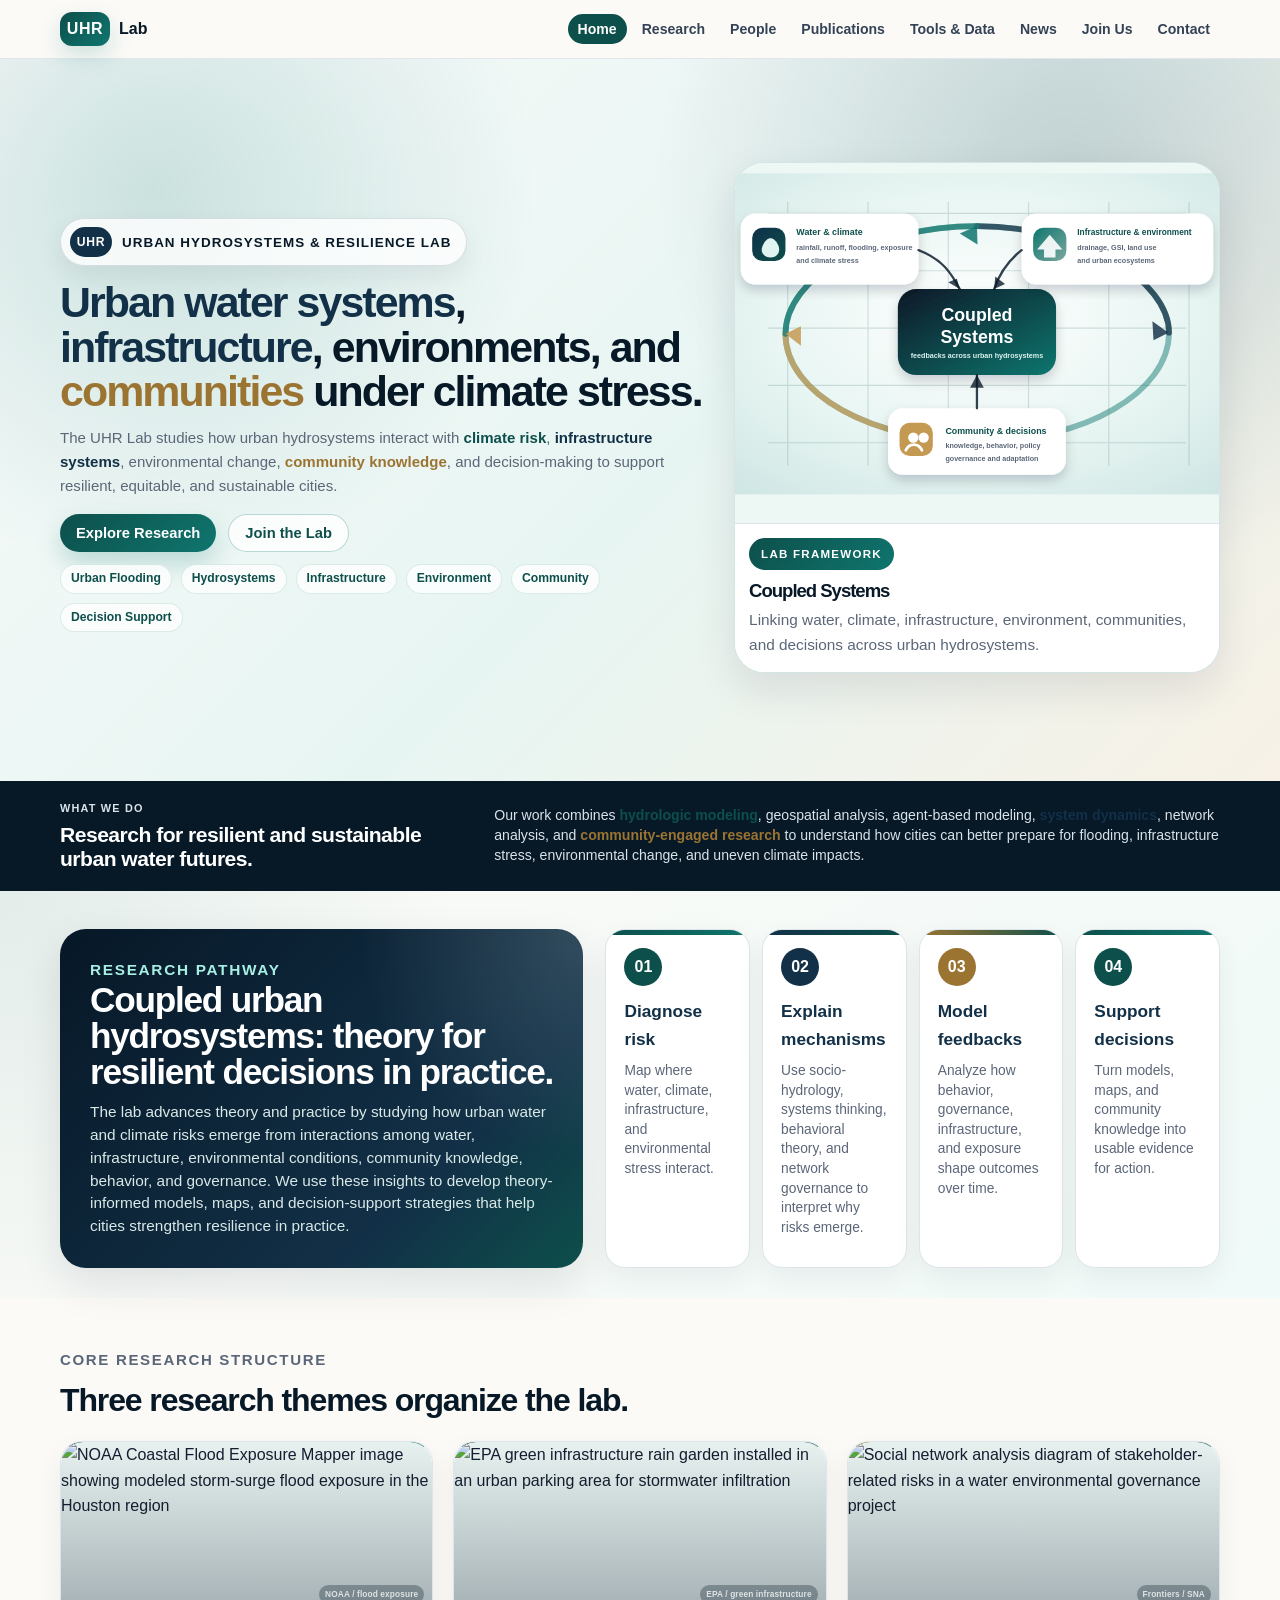
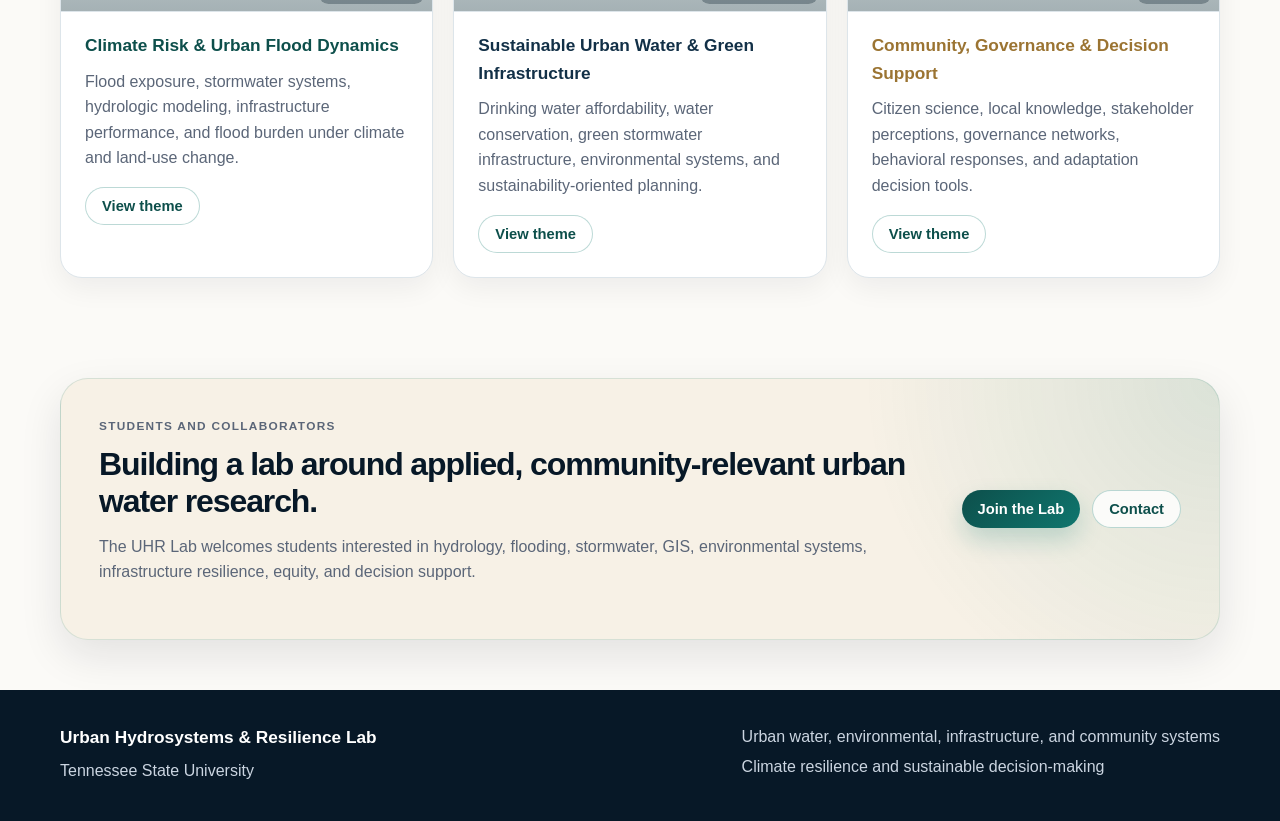
==== commit 8ea8c316: "Update index.html" ====
--- a/index.html
+++ b/index.html
@@ -4,202 +4,2317 @@
   <meta charset="UTF-8" />
   <meta name="viewport" content="width=device-width, initial-scale=1.0" />
 
-  <title>Azizi Urban Hydrosystems & Resilience Lab | UHR Lab</title>
+  <title>Urban Hydrosystems & Resilience Lab | UHR Lab</title>
 
   <meta
     name="description"
-    content="The Azizi Urban Hydrosystems & Resilience Lab at Tennessee State University studies urban water, environmental, infrastructure, and community systems for climate resilience and sustainable decision-making."
+    content="The Urban Hydrosystems & Resilience Lab at Tennessee State University studies urban water, environmental, infrastructure, and community systems for climate resilience and sustainable decision-making."
   />
 
-  <link rel="stylesheet" href="style.css" />
+  <style>
+    :root {
+      --navy: #071827;
+      --blue: #123047;
+      --deep-teal: #0d4f4b;
+      --teal: #0f766e;
+      --mint: #dff4f0;
+      --pale-mint: #f0faf8;
+      --sand: #f7f1e6;
+      --cream: #fbfaf7;
+      --white: #ffffff;
+      --text: #172033;
+      --muted: #5b6678;
+      --border: #dde5ea;
+      --shadow: 0 16px 42px rgba(15, 23, 42, 0.10);
+      --soft-shadow: 0 10px 28px rgba(15, 23, 42, 0.06);
+    }
+
+    * { box-sizing: border-box; }
+    html { scroll-behavior: smooth; }
+
+    body {
+      margin: 0;
+      font-family: Arial, Helvetica, sans-serif;
+      color: var(--text);
+      background: var(--cream);
+      line-height: 1.6;
+    }
+
+    a { color: inherit; }
+
+    .container {
+      width: min(1160px, 92%);
+      margin: 0 auto;
+    }
+
+    .site-header {
+      position: sticky;
+      top: 0;
+      z-index: 100;
+      background: rgba(251, 250, 247, 0.96);
+      border-bottom: 1px solid rgba(221, 229, 234, 0.9);
+      backdrop-filter: blur(14px);
+    }
+
+    .nav-wrap {
+      display: flex;
+      align-items: center;
+      justify-content: space-between;
+      gap: 18px;
+      padding: 12px 0;
+    }
+
+    .brand {
+      display: flex;
+      align-items: center;
+      gap: 9px;
+      color: var(--navy);
+      text-decoration: none;
+      font-weight: 900;
+      white-space: nowrap;
+    }
+
+    .brand-mark {
+      display: inline-flex;
+      align-items: center;
+      justify-content: center;
+      width: 50px;
+      height: 34px;
+      border-radius: 12px;
+      color: var(--white);
+      background: linear-gradient(135deg, var(--deep-teal), var(--teal));
+      letter-spacing: 0.04em;
+      box-shadow: 0 10px 22px rgba(15, 118, 110, 0.18);
+    }
+
+    .brand-text { font-size: 1rem; }
+
+    .tab-list {
+      display: flex;
+      align-items: center;
+      justify-content: flex-end;
+      gap: 5px;
+      flex-wrap: wrap;
+    }
+
+    .tab-button {
+      padding: 7px 10px;
+      border: none;
+      border-radius: 999px;
+      background: transparent;
+      color: #344256;
+      font-family: inherit;
+      font-size: 0.88rem;
+      font-weight: 800;
+      cursor: pointer;
+      transition: 0.18s ease;
+    }
+
+    .tab-button:hover,
+    .tab-button.active {
+      color: var(--white);
+      background: var(--deep-teal);
+    }
+
+    .tab-panel[hidden] { display: none !important; }
+    .tab-panel { animation: fadeIn 0.24s ease; }
+
+    @keyframes fadeIn {
+      from { opacity: 0; transform: translateY(5px); }
+      to { opacity: 1; transform: translateY(0); }
+    }
+
+
+
+    .accent-water {
+      color: var(--deep-teal);
+      font-weight: 850;
+    }
+
+    .accent-systems {
+      color: var(--blue);
+      font-weight: 850;
+    }
+
+    .accent-community {
+      color: #9b7432;
+      font-weight: 850;
+    }
+
+    .page-header h1::after {
+      content: "";
+      display: block;
+      width: 82px;
+      height: 5px;
+      margin-top: 14px;
+      border-radius: 999px;
+      background: linear-gradient(90deg, var(--deep-teal), #9b7432);
+    }
+
+    .page-header .eyebrow {
+      color: var(--deep-teal);
+    }
+
+    .research-card,
+    .theme-card,
+    .tool-card,
+    .publication-card,
+    .plain-card,
+    .profile-card,
+    .contact-card,
+    .news-item {
+      position: relative;
+      overflow: hidden;
+    }
+
+    .research-card::before,
+    .theme-card::before,
+    .tool-card::before,
+    .publication-card::before,
+    .plain-card::before,
+    .profile-card::before,
+    .contact-card::before,
+    .news-item::before {
+      content: "";
+      position: absolute;
+      left: 0;
+      right: 0;
+      top: 0;
+      height: 5px;
+      background: linear-gradient(90deg, var(--deep-teal), var(--teal));
+    }
+
+    .research-card:nth-child(2)::before,
+    .theme-card:nth-child(2)::before,
+    .tool-card:nth-child(2)::before,
+    .plain-card:nth-child(2)::before,
+    .contact-card:nth-child(2)::before {
+      background: linear-gradient(90deg, var(--blue), var(--deep-teal));
+    }
+
+    .research-card:nth-child(3)::before,
+    .theme-card:nth-child(3)::before,
+    .tool-card:nth-child(3)::before,
+    .plain-card:nth-child(3)::before,
+    .contact-card:nth-child(3)::before {
+      background: linear-gradient(90deg, #9b7432, var(--deep-teal));
+    }
+
+    .theme-card:nth-child(1) .theme-header {
+      background:
+        radial-gradient(circle at top right, rgba(15, 118, 110, 0.16), transparent 34%),
+        linear-gradient(135deg, #ffffff, #edf8f6);
+    }
+
+    .theme-card:nth-child(2) .theme-header {
+      background:
+        radial-gradient(circle at top right, rgba(18, 48, 71, 0.12), transparent 34%),
+        linear-gradient(135deg, #ffffff, #eef4f6);
+    }
+
+    .theme-card:nth-child(3) .theme-header {
+      background:
+        radial-gradient(circle at top right, rgba(196, 154, 82, 0.14), transparent 34%),
+        linear-gradient(135deg, #ffffff, #fbf5e8);
+    }
+
+    .theme-card:nth-child(1) .theme-header h2,
+    .research-card:nth-child(1) h3 {
+      color: var(--deep-teal);
+    }
+
+    .theme-card:nth-child(2) .theme-header h2,
+    .research-card:nth-child(2) h3 {
+      color: var(--blue);
+    }
+
+    .theme-card:nth-child(3) .theme-header h2,
+    .research-card:nth-child(3) h3 {
+      color: #9b7432;
+    }
+
+    .project-mini {
+      border-top: 4px solid rgba(15, 118, 110, 0.72);
+    }
+
+    .theme-card:nth-child(2) .project-mini {
+      border-top-color: rgba(18, 48, 71, 0.72);
+    }
+
+    .theme-card:nth-child(3) .project-mini {
+      border-top-color: rgba(155, 116, 50, 0.72);
+    }
+
+    .method-tags span:nth-child(3n + 1),
+    .chip-row span:nth-child(3n + 1) {
+      color: var(--deep-teal);
+      background: rgba(15, 118, 110, 0.08);
+      border-color: rgba(15, 118, 110, 0.18);
+    }
+
+    .method-tags span:nth-child(3n + 2),
+    .chip-row span:nth-child(3n + 2) {
+      color: var(--blue);
+      background: rgba(18, 48, 71, 0.07);
+      border-color: rgba(18, 48, 71, 0.14);
+    }
+
+    .method-tags span:nth-child(3n),
+    .chip-row span:nth-child(3n) {
+      color: #8a662c;
+      background: rgba(196, 154, 82, 0.11);
+      border-color: rgba(196, 154, 82, 0.22);
+    }
+
+    .pub-year {
+      background: linear-gradient(135deg, var(--deep-teal), var(--blue));
+    }
+
+    .publication-card:nth-child(even) .pub-year {
+      background: linear-gradient(135deg, var(--blue), #9b7432);
+    }
+
+    .publication-card h3 {
+      color: var(--navy);
+    }
+
+    .publication-card:hover h3,
+    .tool-card:hover h3,
+    .plain-card:hover h3,
+    .contact-card:hover h3 {
+      color: var(--deep-teal);
+    }
+
+    .tool-card:nth-child(1) h3,
+    .plain-card:nth-child(1) h3 {
+      color: var(--deep-teal);
+    }
+
+    .tool-card:nth-child(2) h3,
+    .plain-card:nth-child(2) h3 {
+      color: var(--blue);
+    }
+
+    .tool-card:nth-child(3) h3,
+    .plain-card:nth-child(3) h3 {
+      color: #9b7432;
+    }
+
+    .join-panel {
+      border-top: 6px solid var(--deep-teal);
+    }
+
+    .contact-card h3 {
+      color: var(--deep-teal);
+    }
+
+
+    .home-fold {
+      min-height: calc(100vh - 68px);
+      min-height: calc(100dvh - 68px);
+      display: flex;
+      flex-direction: column;
+    }
+
+    .home-fold .hero {
+      flex: 1 1 auto;
+      display: flex;
+      align-items: center;
+    }
+
+    .home-fold .home-intro {
+      flex: 0 0 auto;
+    }
+
+    .hero {
+      position: relative;
+      overflow: hidden;
+      padding: 50px 0 40px;
+      background:
+        radial-gradient(circle at 12% 18%, rgba(15, 118, 110, 0.18), transparent 30%),
+        radial-gradient(circle at 84% 16%, rgba(18, 48, 71, 0.18), transparent 34%),
+        linear-gradient(135deg, #f9fbfa 0%, #e7f5f2 54%, #f7f1e6 100%);
+    }
+
+
+    .lab-identity-banner {
+      display: inline-flex;
+      align-items: center;
+      gap: 10px;
+      max-width: 100%;
+      margin-bottom: 14px;
+      padding: 8px 15px 8px 9px;
+      border-radius: 999px;
+      color: var(--navy);
+      background: rgba(255, 255, 255, 0.78);
+      box-shadow: 0 10px 24px rgba(7, 24, 39, 0.07);
+      border: 1px solid rgba(18, 48, 71, 0.14);
+      text-align: left;
+      backdrop-filter: blur(10px);
+    }
+
+    .lab-identity-banner::before {
+      content: "UHR";
+      display: inline-flex;
+      align-items: center;
+      justify-content: center;
+      width: 42px;
+      height: 30px;
+      border-radius: 999px;
+      color: var(--white);
+      background: var(--blue);
+      font-size: 0.76rem;
+      font-weight: 900;
+      letter-spacing: 0.06em;
+      flex: 0 0 auto;
+    }
+
+    .lab-identity-banner span {
+      font-size: clamp(0.82rem, 1.05vw, 0.96rem);
+      font-weight: 900;
+      letter-spacing: 0.075em;
+      text-transform: uppercase;
+      line-height: 1.15;
+    }
+
+
+    .hero-grid {
+      position: relative;
+      z-index: 2;
+      display: grid;
+      grid-template-columns: minmax(0, 1.14fr) minmax(325px, 0.86fr);
+      column-gap: 30px;
+      row-gap: 0;
+      align-items: center;
+    }
+
+    .eyebrow {
+      margin: 0 0 10px;
+      color: var(--teal);
+      font-size: 0.74rem;
+      font-weight: 900;
+      letter-spacing: 0.11em;
+      text-transform: uppercase;
+    }
+
+    h1, h2, h3 { margin-top: 0; }
+
+    h1 {
+      max-width: 900px;
+      margin-bottom: 12px;
+      color: var(--navy);
+      font-size: clamp(1.78rem, 3.35vw, 3.0rem);
+      line-height: 1.04;
+      letter-spacing: -0.045em;
+    }
+
+    h2 {
+      margin-bottom: 14px;
+      color: var(--navy);
+      font-size: clamp(1.55rem, 2.5vw, 2.3rem);
+      line-height: 1.16;
+      letter-spacing: -0.035em;
+    }
+
+    h3 {
+      margin-bottom: 9px;
+      color: var(--blue);
+      font-size: 1.08rem;
+    }
+
+    p { margin-top: 0; }
+
+    .hero-text {
+      max-width: 780px;
+      color: var(--muted);
+      font-size: 0.94rem;
+    }
+
+    .button-row {
+      display: flex;
+      gap: 12px;
+      flex-wrap: wrap;
+      margin: 16px 0 12px;
+    }
+
+    .button {
+      display: inline-flex;
+      align-items: center;
+      justify-content: center;
+      min-height: 38px;
+      padding: 9px 16px;
+      border-radius: 999px;
+      font-weight: 900;
+      text-decoration: none;
+      border: none;
+      cursor: pointer;
+      transition: 0.2s ease;
+      font-family: inherit;
+      font-size: 0.92rem;
+    }
+
+    .button.primary {
+      color: var(--white);
+      background: linear-gradient(135deg, var(--deep-teal), var(--teal));
+      box-shadow: 0 12px 24px rgba(15, 118, 110, 0.22);
+    }
+
+    .button.primary:hover {
+      transform: translateY(-2px);
+      box-shadow: 0 16px 32px rgba(15, 118, 110, 0.28);
+    }
+
+    .button.secondary {
+      color: var(--deep-teal);
+      background: rgba(255, 255, 255, 0.82);
+      border: 1px solid rgba(15, 118, 110, 0.28);
+    }
+
+    .button.secondary:hover { background: var(--mint); }
+
+    .hero-tags,
+    .chip-row,
+    .method-tags {
+      display: flex;
+      flex-wrap: wrap;
+      gap: 9px;
+    }
+
+    .hero-tags span,
+    .chip-row span,
+    .method-tags span {
+      display: inline-flex;
+      align-items: center;
+      min-height: 28px;
+      padding: 5px 11px;
+      border-radius: 999px;
+      color: var(--deep-teal);
+      background: rgba(255, 255, 255, 0.78);
+      border: 1px solid rgba(15, 118, 110, 0.14);
+      font-size: 0.8rem;
+      font-weight: 800;
+    }
+
+    .hero-visual-card {
+      border-radius: 30px;
+      overflow: hidden;
+      background: var(--white);
+      border: 1px solid rgba(15, 118, 110, 0.18);
+      box-shadow: var(--shadow);
+    }
+
+    .visual-wrap {
+      width: 100%;
+      background: #edf8f5;
+      border-bottom: 1px solid var(--border);
+    }
+
+    .visual-wrap.hero-visual {
+      min-height: 285px;
+    }
+
+    .svg-visual {
+      display: block;
+      width: 100%;
+      height: auto;
+    }
+
+    .hero-visual-caption {
+      padding: 14px;
+      background: var(--white);
+    }
+
+    .hero-visual-caption h2 {
+      font-size: 1.16rem;
+      margin-bottom: 8px;
+    }
+
+    .hero-visual-caption p {
+      color: var(--muted);
+      margin-bottom: 0;
+      font-size: 0.96rem;
+    }
+
+
+    .hero h1 {
+      max-width: 880px;
+    }
+
+    .hero .eyebrow {
+      margin-bottom: 6px;
+    }
+
+    .hero-tags span {
+      min-height: 24px;
+      padding: 4px 10px;
+      font-size: 0.76rem;
+    }
+
+    .hero-visual-card {
+      transform: translateY(-8px);
+    }
+
+    .home-intro {
+      padding: 20px 0;
+      background: var(--navy);
+      color: var(--white);
+    }
+
+    .intro-grid {
+      display: grid;
+      grid-template-columns: 0.9fr 1.1fr;
+      gap: 30px;
+      align-items: start;
+    }
+
+    .home-intro h2 {
+      color: var(--white);
+      margin-bottom: 0;
+    }
+
+    .home-intro p {
+      color: #d9e3ea;
+      font-size: 1rem;
+    }
+
+
+    .home-intro .eyebrow {
+      margin-bottom: 6px;
+      font-size: 0.68rem;
+    }
+
+    .home-intro h2 {
+      font-size: clamp(1.12rem, 1.65vw, 1.42rem);
+      line-height: 1.14;
+      letter-spacing: -0.025em;
+    }
+
+    .home-intro p {
+      font-size: 0.88rem;
+      line-height: 1.42;
+      margin-bottom: 0;
+    }
+
+    .home-intro .intro-grid {
+      grid-template-columns: 0.72fr 1.28fr;
+      gap: 26px;
+      align-items: center;
+    }
+
+    .section { padding: 70px 0; }
+    .section.muted { background: #f4f8f7; }
+
+    .page-header {
+      padding: 54px 0 30px;
+      background:
+        radial-gradient(circle at top right, rgba(15, 118, 110, 0.12), transparent 32%),
+        linear-gradient(135deg, #f9fbfa, #eef8f6);
+      border-bottom: 1px solid var(--border);
+    }
+
+    .page-header p {
+      max-width: 850px;
+      color: var(--muted);
+      font-size: 1.02rem;
+    }
+
+    .section-heading {
+      max-width: 850px;
+      margin-bottom: 30px;
+    }
+
+    .section-heading.compact { max-width: 720px; }
+
+    .section-heading p {
+      color: var(--muted);
+      font-size: 0.94rem;
+    }
+
+    .card-grid {
+      display: grid;
+      gap: 20px;
+    }
+
+    .card-grid.three { grid-template-columns: repeat(3, 1fr); }
+    .card-grid.two { grid-template-columns: repeat(2, 1fr); }
+
+    .research-card,
+    .theme-card,
+    .tool-card,
+    .contact-card,
+    .publication-card,
+    .plain-card,
+    .feature-card,
+    .framework-card {
+      padding: 24px;
+      border: 1px solid var(--border);
+      border-radius: 22px;
+      background: var(--white);
+      box-shadow: var(--soft-shadow);
+      transition: 0.2s ease;
+    }
+
+    .research-card:hover,
+    .theme-card:hover,
+    .tool-card:hover,
+    .feature-card:hover,
+    .publication-card:hover {
+      transform: translateY(-3px);
+      box-shadow: 0 18px 42px rgba(15, 23, 42, 0.09);
+    }
+
+    .research-card p,
+    .theme-card p,
+    .tool-card p,
+    .project-item p,
+    .profile-card p,
+    .contact-card p,
+    .publication-card p,
+    .plain-card p,
+    .feature-card p,
+    .framework-card p,
+    .callout-clean p {
+      color: var(--muted);
+    }
+
+    .theme-preview {
+      width: calc(100% + 48px);
+      margin: -24px -24px 20px;
+      border-radius: 22px 22px 0 0;
+      overflow: hidden;
+      background: var(--pale-mint);
+      border-bottom: 1px solid var(--border);
+    }
+
+    .theme-preview .svg-visual {
+      height: 170px;
+      width: 100%;
+    }
+
+    .theme-stack {
+      display: grid;
+      gap: 26px;
+    }
+
+    .theme-card {
+      padding: 0;
+      overflow: hidden;
+    }
+
+    .theme-image {
+      background: var(--pale-mint);
+      border-bottom: 1px solid var(--border);
+    }
+
+    .theme-image .svg-visual {
+      height: 260px;
+      width: 100%;
+    }
+
+    .theme-header {
+      padding: 26px;
+      background:
+        radial-gradient(circle at top right, rgba(15, 118, 110, 0.15), transparent 34%),
+        linear-gradient(135deg, var(--white), var(--pale-mint));
+      border-bottom: 1px solid var(--border);
+    }
+
+    .theme-body { padding: 26px; }
+
+    .framework-card {
+      display: grid;
+      grid-template-columns: 0.9fr 1.1fr;
+      gap: 26px;
+      align-items: center;
+      background:
+        radial-gradient(circle at top left, rgba(15,118,110,0.10), transparent 32%),
+        var(--white);
+    }
+
+    .coupled-diagram {
+      display: grid;
+      gap: 12px;
+    }
+
+    .coupled-node {
+      padding: 16px 18px;
+      border-radius: 18px;
+      background: var(--pale-mint);
+      border: 1px solid rgba(15,118,110,0.18);
+    }
+
+    .coupled-node strong {
+      display: block;
+      color: var(--deep-teal);
+      margin-bottom: 4px;
+    }
+
+    .coupled-arrow {
+      text-align: center;
+      color: var(--teal);
+      font-weight: 900;
+    }
+
+    .project-mini-grid {
+      display: grid;
+      grid-template-columns: repeat(3, 1fr);
+      gap: 16px;
+      margin-top: 18px;
+    }
+
+    .project-mini {
+      padding: 14px;
+      border-radius: 18px;
+      background: var(--cream);
+      border: 1px solid var(--border);
+    }
+
+    .project-mini h4 {
+      margin: 0 0 8px;
+      color: var(--deep-teal);
+      font-size: 0.94rem;
+    }
+
+    .project-mini p {
+      margin: 0;
+      color: var(--muted);
+      font-size: 0.91rem;
+    }
+
+    .feature-row {
+      display: grid;
+      grid-template-columns: repeat(3, 1fr);
+      gap: 20px;
+    }
+
+    .feature-number {
+      display: inline-flex;
+      align-items: center;
+      justify-content: center;
+      width: 48px;
+      height: 48px;
+      margin-bottom: 18px;
+      border-radius: 50%;
+      color: var(--white);
+      background: var(--blue);
+      font-weight: 900;
+    }
+
+    .project-list {
+      display: grid;
+      gap: 18px;
+    }
+
+    .project-item {
+      display: grid;
+      grid-template-columns: 72px 1fr;
+      gap: 20px;
+      padding: 24px;
+      border-radius: 24px;
+      background: var(--white);
+      border: 1px solid var(--border);
+      box-shadow: var(--soft-shadow);
+    }
+
+    .project-number {
+      display: inline-flex;
+      align-items: center;
+      justify-content: center;
+      width: 54px;
+      height: 54px;
+      border-radius: 50%;
+      color: var(--white);
+      background: var(--blue);
+      font-weight: 900;
+    }
+
+    .chip-row { margin-top: 12px; }
+
+    .people-grid {
+      display: grid;
+      grid-template-columns: 1.2fr 1fr 1fr;
+      gap: 20px;
+    }
+
+    .profile-card {
+      display: grid;
+      grid-template-columns: 90px 1fr;
+      gap: 18px;
+      align-items: start;
+      padding: 24px;
+      border-radius: 24px;
+      background: var(--white);
+      border: 1px solid var(--border);
+      box-shadow: var(--soft-shadow);
+    }
+
+    .profile-card.soft { grid-template-columns: 64px 1fr; }
+
+    .profile-photo {
+      display: inline-flex;
+      align-items: center;
+      justify-content: center;
+      border-radius: 20px;
+      color: var(--white);
+      background: linear-gradient(135deg, var(--blue), var(--teal));
+      font-weight: 900;
+    }
+
+    .placeholder { width: 90px; height: 90px; font-size: 1.16rem; }
+    .small-placeholder { width: 64px; height: 64px; font-size: 0.94rem; }
+
+    .role {
+      margin-bottom: 8px;
+      color: var(--deep-teal) !important;
+      font-weight: 900;
+    }
+
+    .publication-list {
+      display: grid;
+      gap: 18px;
+    }
+
+    .publication-card {
+      display: grid;
+      grid-template-columns: 132px 1fr;
+      gap: 20px;
+      align-items: start;
+    }
+
+    .pub-year {
+      display: inline-flex;
+      align-items: center;
+      justify-content: center;
+      width: 82px;
+      height: 44px;
+      border-radius: 999px;
+      color: var(--white);
+      background: var(--deep-teal);
+      font-weight: 900;
+    }
+
+    .pub-meta {
+      margin-bottom: 8px;
+      color: var(--deep-teal) !important;
+      font-weight: 900;
+    }
+
+    .link-row {
+      display: flex;
+      flex-wrap: wrap;
+      gap: 10px;
+      margin-top: 12px;
+    }
+
+    .mini-link {
+      display: inline-flex;
+      align-items: center;
+      padding: 7px 12px;
+      border-radius: 999px;
+      color: var(--deep-teal);
+      background: var(--pale-mint);
+      border: 1px solid rgba(15, 118, 110, 0.18);
+      text-decoration: none;
+      font-size: 0.84rem;
+      font-weight: 900;
+    }
+
+    .tool-grid,
+    .contact-grid {
+      display: grid;
+      grid-template-columns: repeat(3, 1fr);
+      gap: 20px;
+    }
+
+
+
+    .coupled-hero-label {
+      display: inline-flex;
+      align-items: center;
+      padding: 7px 12px;
+      border-radius: 999px;
+      color: var(--white);
+      background: linear-gradient(135deg, var(--deep-teal), var(--teal));
+      font-size: 0.72rem;
+      font-weight: 900;
+      letter-spacing: 0.11em;
+      text-transform: uppercase;
+      margin-bottom: 12px;
+    }
+
+    .coupled-hero-title {
+      font-size: clamp(2.05rem, 3.55vw, 3.15rem);
+      line-height: 0.98;
+      letter-spacing: -0.055em;
+      margin-bottom: 12px;
+      color: var(--navy);
+    }
+
+    .coupled-home-banner {
+      padding: 38px 0 30px;
+      background:
+        radial-gradient(circle at top left, rgba(15, 118, 110, 0.10), transparent 34%),
+        linear-gradient(135deg, #fbfaf7, #f0faf8);
+    }
+
+    .translation-grid {
+      display: grid;
+      grid-template-columns: 0.92fr 1.08fr;
+      gap: 22px;
+      align-items: stretch;
+    }
+
+    .translation-lead {
+      padding: 30px;
+      border-radius: 26px;
+      color: var(--white);
+      background:
+        radial-gradient(circle at top right, rgba(223, 244, 240, 0.16), transparent 36%),
+        linear-gradient(135deg, #071827 0%, #123047 72%, #0d4f4b 100%);
+      box-shadow: var(--shadow);
+    }
+
+    .translation-lead .eyebrow {
+      color: #a7efe3;
+    }
+
+    .translation-lead h2 {
+      color: var(--white);
+      font-size: clamp(1.75rem, 2.75vw, 2.55rem);
+      line-height: 1.02;
+      margin-bottom: 12px;
+    }
+
+    .translation-lead p {
+      color: #d9e9e8;
+      margin-bottom: 0;
+      font-size: 0.96rem;
+      line-height: 1.48;
+    }
+
+    .translation-steps {
+      display: grid;
+      grid-template-columns: repeat(4, 1fr);
+      gap: 12px;
+    }
+
+    .translation-step {
+      padding: 18px;
+      border-radius: 20px;
+      background: var(--white);
+      border: 1px solid var(--border);
+      box-shadow: var(--soft-shadow);
+      position: relative;
+      overflow: hidden;
+    }
+
+    .translation-step::before {
+      content: "";
+      position: absolute;
+      left: 0;
+      right: 0;
+      top: 0;
+      height: 5px;
+      background: linear-gradient(90deg, var(--deep-teal), var(--teal));
+    }
+
+    .translation-step:nth-child(2)::before {
+      background: linear-gradient(90deg, var(--blue), var(--deep-teal));
+    }
+
+    .translation-step:nth-child(3)::before {
+      background: linear-gradient(90deg, #9b7432, var(--deep-teal));
+    }
+
+    .translation-step span {
+      display: inline-flex;
+      align-items: center;
+      justify-content: center;
+      width: 38px;
+      height: 38px;
+      margin-bottom: 12px;
+      border-radius: 50%;
+      color: var(--white);
+      background: var(--deep-teal);
+      font-weight: 900;
+    }
+
+    .translation-step:nth-child(2) span {
+      background: var(--blue);
+    }
+
+    .translation-step:nth-child(3) span {
+      background: #9b7432;
+    }
+
+    .translation-step h3 {
+      margin-bottom: 8px;
+    }
+
+    .translation-step p {
+      margin-bottom: 0;
+      color: var(--muted);
+      font-size: 0.86rem;
+      line-height: 1.42;
+    }
+
+
+    #home > .section {
+      padding: 50px 0;
+    }
+
+    #home > .section.muted {
+      padding: 44px 0;
+    }
+
+    #home .callout-clean {
+      margin-top: 0;
+    }
+
+    #home .section-heading {
+      margin-bottom: 22px;
+    }
+
+
+    .news-list {
+      display: grid;
+      gap: 18px;
+    }
+
+    .news-item {
+      display: grid;
+      grid-template-columns: 132px 1fr;
+      gap: 20px;
+      align-items: start;
+      padding: 24px;
+      border: 1px solid var(--border);
+      border-radius: 22px;
+      background: var(--white);
+      box-shadow: var(--soft-shadow);
+    }
+
+    .news-date {
+      display: inline-flex;
+      align-items: center;
+      justify-content: center;
+      width: 104px;
+      min-height: 44px;
+      padding: 8px 12px;
+      border-radius: 999px;
+      color: var(--white);
+      background: var(--deep-teal);
+      font-weight: 900;
+      text-align: center;
+      line-height: 1.15;
+    }
+
+    .news-item p {
+      color: var(--muted);
+    }
+
+
+    .photo-preview,
+    .photo-banner {
+      position: relative;
+      overflow: hidden;
+      background: var(--pale-mint);
+    }
+
+    .photo-preview img,
+    .photo-banner img {
+      display: block;
+      width: 100%;
+      height: 100%;
+      object-fit: cover;
+      filter: saturate(0.96) contrast(1.02);
+      transition: transform 0.28s ease, filter 0.28s ease;
+    }
+
+    .photo-preview {
+      height: 170px;
+    }
+
+    .photo-banner {
+      height: 285px;
+    }
+
+    .photo-preview::after,
+    .photo-banner::after {
+      content: "";
+      position: absolute;
+      inset: 0;
+      background: linear-gradient(180deg, rgba(7, 24, 39, 0.04), rgba(7, 24, 39, 0.32));
+      pointer-events: none;
+    }
+
+    .research-card:hover .photo-preview img,
+    .theme-card:hover .photo-banner img {
+      transform: scale(1.035);
+      filter: saturate(1.02) contrast(1.04);
+    }
+
+    .image-source {
+      position: absolute;
+      right: 8px;
+      bottom: 7px;
+      z-index: 2;
+      display: inline-flex;
+      align-items: center;
+      max-width: calc(100% - 16px);
+      padding: 3px 6px;
+      border-radius: 999px;
+      color: rgba(255, 255, 255, 0.92);
+      background: rgba(7, 24, 39, 0.42);
+      font-size: 0.52rem;
+      font-weight: 750;
+      letter-spacing: 0.015em;
+      backdrop-filter: blur(5px);
+      opacity: 0.72;
+    }
+
+
+    .theme-card:nth-child(1) .photo-banner img,
+    .research-card:nth-child(1) .photo-preview img {
+      object-position: center center;
+    }
+
+    .theme-card:nth-child(2) .photo-banner img,
+    .research-card:nth-child(2) .photo-preview img {
+      object-position: center center;
+    }
+
+    .theme-card:nth-child(3) .photo-banner img,
+    .research-card:nth-child(3) .photo-preview img {
+      object-position: center center;
+    }
+
+    .join-panel,
+    .callout-clean {
+      padding: 38px;
+      border-radius: 28px;
+      background:
+        radial-gradient(circle at top right, rgba(15, 118, 110, 0.12), transparent 30%),
+        var(--white);
+      border: 1px solid rgba(15, 118, 110, 0.14);
+      box-shadow: var(--shadow);
+    }
+
+    .callout-clean {
+      display: grid;
+      grid-template-columns: 1fr auto;
+      gap: 32px;
+      align-items: center;
+      background:
+        radial-gradient(circle at top right, rgba(15, 118, 110, 0.12), transparent 30%),
+        var(--sand);
+    }
+
+    .callout-actions {
+      display: flex;
+      gap: 12px;
+      flex-wrap: wrap;
+    }
+
+    .join-columns {
+      display: grid;
+      grid-template-columns: 1fr 1fr;
+      gap: 22px;
+      margin-top: 24px;
+    }
+
+    .join-columns div {
+      padding: 14px;
+      border-radius: 20px;
+      background: var(--pale-mint);
+      border: 1px solid rgba(15, 118, 110, 0.14);
+    }
+
+    .footer {
+      padding: 34px 0;
+      color: var(--white);
+      background: var(--navy);
+    }
+
+    .footer-grid {
+      display: flex;
+      justify-content: space-between;
+      gap: 24px;
+      flex-wrap: wrap;
+    }
+
+    .footer h3 {
+      margin-bottom: 6px;
+      color: var(--white);
+    }
+
+    .footer p {
+      margin: 0 0 4px;
+      color: #cbd5e1;
+    }
+
+
+
+    .visual-wrap.hero-visual {
+      min-height: 360px;
+      overflow: hidden;
+      display: flex;
+      align-items: center;
+      justify-content: center;
+    }
+
+    .hero-visual-card .visual-wrap.hero-visual .coupled-svg {
+      width: 100%;
+      max-width: 100%;
+      height: 360px;
+      min-height: 360px;
+      transform: none;
+      transform-origin: center center;
+    }
+
+    .hero-visual-card .coupled-svg {
+      min-height: 272px;
+    }
+    @media (max-width: 1000px) {
+
+      .home-fold {
+        min-height: auto;
+        display: block;
+      }
+
+      .nav-wrap {
+        align-items: flex-start;
+        flex-direction: column;
+      }
+
+      .tab-list { justify-content: flex-start; }
+
+      .hero-grid,
+      .intro-grid,
+      .feature-row,
+      .callout-clean,
+      .card-grid.three,
+      .card-grid.two,
+      .people-grid,
+      .tool-grid,
+      .contact-grid,
+      .join-columns,
+      .project-mini-grid,
+      .framework-card,
+      .translation-grid,
+      .translation-steps {
+        grid-template-columns: 1fr;
+      }
+
+      .publication-card,
+      .news-item {
+        grid-template-columns: 1fr;
+      }
+    }
+
+    
+
+    @media (max-width: 640px) {
+
+      .lab-identity-banner {
+        width: auto;
+        padding: 8px 13px 8px 8px;
+      }
+
+      .lab-identity-banner span {
+        font-size: 0.78rem;
+        letter-spacing: 0.045em;
+      }
+
+
+      .hero { padding-top: 58px; }
+      h1 { font-size: 2.1rem; }
+
+      .project-item,
+      .profile-card,
+      .profile-card.soft {
+        grid-template-columns: 1fr;
+      }
+
+      .section { padding: 56px 0; }
+      .page-header { padding: 46px 0 28px; }
+    }
+  </style>
 </head>
 
 <body>
 
-<header class="site-header">
-  <div class="container nav-wrap">
-
-    <a class="brand" href="index.html" aria-label="UHR Lab Home">
-      <span class="brand-mark">UHR</span>
-      <span class="brand-text">Lab</span>
-    </a>
-
-    <nav class="nav-links" aria-label="Main navigation">
-      <a href="index.html" class="active">Home</a>
-      <a href="research.html">Research</a>
-      <a href="projects.html">Projects</a>
-      <a href="people.html">People</a>
-      <a href="publications.html">Publications</a>
-      <a href="tools-data.html">Tools & Data</a>
-      <a href="join.html">Join Us</a>
-      <a href="contact.html">Contact</a>
-    </nav>
-
-  </div>
-</header>
-
-<main>
-
-  <section class="hero">
-    <div class="container hero-grid">
-
-      <div class="hero-content">
-        <p class="eyebrow">Azizi Urban Hydrosystems & Resilience Lab</p>
-
-        <h1>
-          Urban water systems, infrastructure, environments, and communities under climate change.
-        </h1>
-
-        <p class="hero-text">
-          The UHR Lab studies how urban hydrosystems interact with climate risk,
-          infrastructure systems, environmental change, community knowledge, and decision-making
-          to support resilient, equitable, and sustainable cities.
-        </p>
-
-        <div class="button-row">
-          <a class="button primary" href="research.html">Explore Research</a>
-          <a class="button secondary" href="join.html">Join the Lab</a>
+  <header class="site-header">
+    <div class="container nav-wrap">
+
+      <a class="brand" href="#" aria-label="UHR Lab Home" data-open-tab="home">
+        <span class="brand-mark">UHR</span>
+        <span class="brand-text">Lab</span>
+      </a>
+
+      <nav class="tab-list" role="tablist" aria-label="Main navigation">
+        <button class="tab-button active" role="tab" aria-selected="true" data-tab="home">Home</button>
+        <button class="tab-button" role="tab" aria-selected="false" data-tab="research">Research</button>
+        <button class="tab-button" role="tab" aria-selected="false" data-tab="people">People</button>
+        <button class="tab-button" role="tab" aria-selected="false" data-tab="publications">Publications</button>
+        <button class="tab-button" role="tab" aria-selected="false" data-tab="tools">Tools & Data</button>
+        <button class="tab-button" role="tab" aria-selected="false" data-tab="news">News</button>
+        <button class="tab-button" role="tab" aria-selected="false" data-tab="join">Join Us</button>
+        <button class="tab-button" role="tab" aria-selected="false" data-tab="contact">Contact</button>
+      </nav>
+
+    </div>
+  </header>
+
+  <main>
+
+    <section id="home" class="tab-panel">
+      <div class="home-fold">
+      <div class="hero">
+        <div class="container hero-grid">
+
+          <div class="hero-content">
+            <div class="lab-identity-banner">
+              <span>Urban Hydrosystems &amp; Resilience Lab</span>
+            </div>
+
+            <h1>
+              <span class="accent-systems">Urban water systems</span>, <span class="accent-systems">infrastructure</span>, environments, and <span class="accent-community">communities</span> under climate stress.
+            </h1>
+
+            <p class="hero-text">
+              The UHR Lab studies how urban hydrosystems interact with <span class="accent-water">climate risk</span>, <span class="accent-systems">infrastructure systems</span>,
+              environmental change, <span class="accent-community">community knowledge</span>, and decision-making to support resilient, equitable,
+              and sustainable cities.
+            </p>
+
+            <div class="button-row">
+              <button class="button primary" data-open-tab="research">Explore Research</button>
+              <button class="button secondary" data-open-tab="join">Join the Lab</button>
+            </div>
+
+            <div class="hero-tags" aria-label="Research keywords">
+              <span>Urban Flooding</span>
+              <span>Hydrosystems</span>
+              <span>Infrastructure</span>
+              <span>Environment</span>
+              <span>Community</span>
+              <span>Decision Support</span>
+            </div>
+          </div>
+
+          <div class="hero-visual-card">
+            <div class="visual-wrap hero-visual">
+
+    <svg class="svg-visual coupled-svg" viewBox="28 56 844 480" preserveAspectRatio="xMidYMid meet" role="img" aria-label="Coupled systems framework linking water, infrastructure, environment, community, governance, and decisions">
+      <defs>
+        <radialGradient id="coupledBg" cx="50%" cy="45%" r="72%">
+          <stop offset="0%" stop-color="#ffffff"/>
+          <stop offset="58%" stop-color="#e7f5f2"/>
+          <stop offset="100%" stop-color="#cfe6e4"/>
+        </radialGradient>
+        <linearGradient id="hubGrad" x1="0" x2="1" y1="0" y2="1">
+          <stop offset="0%" stop-color="#071827"/>
+          <stop offset="100%" stop-color="#0f766e"/>
+        </linearGradient>
+        <linearGradient id="nodeGradA" x1="0" x2="1" y1="0" y2="1">
+          <stop offset="0%" stop-color="#123047"/>
+          <stop offset="100%" stop-color="#0d4f4b"/>
+        </linearGradient>
+        <linearGradient id="nodeGradB" x1="0" x2="1" y1="0" y2="1">
+          <stop offset="0%" stop-color="#0f766e"/>
+          <stop offset="100%" stop-color="#7aa89f"/>
+        </linearGradient>
+        <filter id="softShadow" x="-20%" y="-20%" width="140%" height="140%">
+          <feDropShadow dx="0" dy="10" stdDeviation="10" flood-color="#071827" flood-opacity="0.18"/>
+        </filter>
+      </defs>
+
+      <rect width="900" height="560" fill="url(#coupledBg)"/>
+
+      <g opacity="0.16" stroke="#0d4f4b" stroke-width="2">
+        <path d="M85 70 H815"/><path d="M85 170 H815"/><path d="M85 270 H815"/><path d="M85 370 H815"/><path d="M85 470 H815"/>
+        <path d="M120 50 V510"/><path d="M260 50 V510"/><path d="M400 50 V510"/><path d="M540 50 V510"/><path d="M680 50 V510"/><path d="M820 50 V510"/>
+      </g>
+
+      <g opacity="0.95" fill="none" stroke-linecap="round" stroke-width="10">
+        <path d="M450 92 C635 92 785 188 785 278 C785 380 640 468 454 468 C266 468 116 384 116 280 C116 184 263 92 450 92" stroke="#0f766e" opacity="0.5"/>
+        <path d="M450 92 C635 92 785 188 785 278" stroke="#123047" opacity="0.78"/>
+        <path d="M454 468 C266 468 116 384 116 280" stroke="#c49a52" opacity="0.78"/>
+        <path d="M116 280 C116 184 263 92 450 92" stroke="#0f766e" opacity="0.78"/>
+      </g>
+
+      <g fill="#123047" opacity="0.82">
+        <polygon points="784,278 756,258 758,291"/>
+      </g>
+      <g fill="#c49a52" opacity="0.85">
+        <polygon points="116,280 143,301 143,267"/>
+      </g>
+      <g fill="#0f766e" opacity="0.85">
+        <polygon points="450,92 420,105 451,124"/>
+      </g>
+
+      <g filter="url(#softShadow)">
+        <rect x="312" y="202" width="276" height="150" rx="32" fill="url(#hubGrad)"/>
+        <text x="450" y="258" text-anchor="middle" fill="#ffffff" font-family="Arial, Helvetica, sans-serif" font-size="31" font-weight="900">Coupled</text>
+        <text x="450" y="296" text-anchor="middle" fill="#ffffff" font-family="Arial, Helvetica, sans-serif" font-size="31" font-weight="900">Systems</text>
+        <text x="450" y="323" text-anchor="middle" fill="#dff4f0" font-family="Arial, Helvetica, sans-serif" font-size="12.5" font-weight="700">feedbacks across urban hydrosystems</text>
+      </g>
+
+      <g filter="url(#softShadow)">
+        <rect x="38" y="70" width="310" height="124" rx="26" fill="#ffffff"/>
+        <rect x="58" y="95" width="58" height="58" rx="18" fill="url(#nodeGradA)"/>
+        <path d="M76 127 C84 109 96 109 104 127 C108 139 100 147 90 147 C80 147 71 139 76 127Z" fill="#dff4f0"/>
+        <text x="135" y="108" fill="#0d4f4b" font-family="Arial, Helvetica, sans-serif" font-size="15.5" font-weight="900">Water & climate</text>
+        <text x="135" y="134" fill="#5b6678" font-family="Arial, Helvetica, sans-serif" font-size="12.5" font-weight="700">rainfall, runoff, flooding, exposure</text>
+        <text x="135" y="156" fill="#5b6678" font-family="Arial, Helvetica, sans-serif" font-size="12.5" font-weight="700">and climate stress</text>
+      </g>
+
+      <g filter="url(#softShadow)">
+        <rect x="528" y="70" width="334" height="124" rx="26" fill="#ffffff"/>
+        <rect x="548" y="95" width="58" height="58" rx="18" fill="url(#nodeGradB)"/>
+        <path d="M577 107 L599 133 H587 V147 H567 V133 H555 Z" fill="#ffffff" opacity="0.9"/>
+        <text x="625" y="108" fill="#0d4f4b" font-family="Arial, Helvetica, sans-serif" font-size="14.5" font-weight="900">Infrastructure & environment</text>
+        <text x="625" y="134" fill="#5b6678" font-family="Arial, Helvetica, sans-serif" font-size="12.5" font-weight="700">drainage, GSI, land use</text>
+        <text x="625" y="156" fill="#5b6678" font-family="Arial, Helvetica, sans-serif" font-size="12.5" font-weight="700">and urban ecosystems</text>
+      </g>
+
+      <g filter="url(#softShadow)">
+        <rect x="295" y="410" width="310" height="116" rx="26" fill="#ffffff"/>
+        <rect x="315" y="435" width="58" height="58" rx="18" fill="#c49a52"/>
+        <circle cx="339" cy="461" r="9" fill="#ffffff"/><circle cx="357" cy="461" r="9" fill="#ffffff"/>
+        <path d="M326 483 C332 470 348 470 354 483" stroke="#ffffff" stroke-width="5" fill="none" stroke-linecap="round"/>
+        <text x="395" y="454" fill="#0d4f4b" font-family="Arial, Helvetica, sans-serif" font-size="15.5" font-weight="900">Community & decisions</text>
+        <text x="395" y="480" fill="#5b6678" font-family="Arial, Helvetica, sans-serif" font-size="12.5" font-weight="700">knowledge, behavior, policy</text>
+        <text x="395" y="501" fill="#5b6678" font-family="Arial, Helvetica, sans-serif" font-size="12.5" font-weight="700">governance and adaptation</text>
+      </g>
+
+      <g opacity="0.82" stroke="#071827" stroke-width="4" fill="none" stroke-linecap="round">
+        <path d="M348 134 C390 150 405 174 420 202"/>
+        <path d="M528 134 C502 154 488 178 480 202"/>
+        <path d="M450 410 C450 386 450 372 450 352"/>
+      </g>
+
+      <g fill="#071827" opacity="0.78">
+        <polygon points="420,202 400,190 415,184"/>
+        <polygon points="480,202 482,180 499,193"/>
+        <polygon points="450,352 438,374 462,374"/>
+      </g>
+    </svg>
+
+
+            </div>
+            <div class="hero-visual-caption">
+              <div class="coupled-hero-label">Lab framework</div>
+              <h2 class="coupled-hero-title">Coupled Systems</h2>
+              <p>
+                Linking water, climate, infrastructure, environment, communities,
+                and decisions across urban hydrosystems.
+              </p>
+            </div>
+          </div>
+
         </div>
-
-        <div class="hero-tags" aria-label="Research keywords">
-          <span>Urban Flooding</span>
-          <span>Hydrosystems</span>
-          <span>Infrastructure</span>
-          <span>Environment</span>
-          <span>Community</span>
-          <span>Decision Support</span>
+      </div>
+
+      <div class="home-intro">
+        <div class="container intro-grid">
+
+          <div>
+            <p class="eyebrow">What we do</p>
+            <h2>Research for resilient and sustainable urban water futures.</h2>
+          </div>
+
+          <p>
+            Our work combines <span class="accent-water">hydrologic modeling</span>, geospatial analysis, agent-based modeling,
+            <span class="accent-systems">system dynamics</span>, network analysis, and <span class="accent-community">community-engaged research</span> to understand
+            how cities can better prepare for flooding, infrastructure stress, environmental change,
+            and uneven climate impacts.
+          </p>
+
         </div>
       </div>
 
-      <div class="visual-panel" aria-label="Urban hydrosystems visual diagram">
-        <div class="orb orb-one"></div>
-        <div class="orb orb-two"></div>
-
-        <div class="diagram-card main-card">
-          <span class="diagram-label">Lab focus</span>
-          <h2>Coupled Urban Hydrosystems</h2>
+
+      </div>
+
+      <div class="coupled-home-banner">
+        <div class="container translation-grid">
+          <div class="translation-lead">
+            <p class="eyebrow">Research pathway</p>
+            <h2>Coupled urban hydrosystems: theory for resilient decisions in practice.</h2>
+            <p>
+              The lab advances theory and practice by studying how urban water and climate risks emerge
+              from interactions among water, infrastructure, environmental conditions, community knowledge,
+              behavior, and governance. We use these insights to develop theory-informed models, maps,
+              and decision-support strategies that help cities strengthen resilience in practice.
+            </p>
+          </div>
+
+          <div class="translation-steps">
+            <div class="translation-step">
+              <span>01</span>
+              <h3>Diagnose risk</h3>
+              <p>Map where water, climate, infrastructure, and environmental stress interact.</p>
+            </div>
+
+            <div class="translation-step">
+              <span>02</span>
+              <h3>Explain mechanisms</h3>
+              <p>Use socio-hydrology, systems thinking, behavioral theory, and network governance to interpret why risks emerge.</p>
+            </div>
+
+            <div class="translation-step">
+              <span>03</span>
+              <h3>Model feedbacks</h3>
+              <p>Analyze how behavior, governance, infrastructure, and exposure shape outcomes over time.</p>
+            </div>
+
+            <div class="translation-step">
+              <span>04</span>
+              <h3>Support decisions</h3>
+              <p>Turn models, maps, and community knowledge into usable evidence for action.</p>
+            </div>
+          </div>
+        </div>
+      </div>
+
+      <div class="section">
+        <div class="container">
+
+          <div class="section-heading compact">
+            <p class="eyebrow">Core research structure</p>
+            <h2>Three research themes organize the lab.</h2>
+          </div>
+
+          <div class="card-grid three">
+
+            <article class="research-card">
+              <div class="theme-preview photo-preview">
+                <img src="https://www.nist.gov/sites/default/files/2019-12/houston_flood.jpeg" alt="NOAA Coastal Flood Exposure Mapper image showing modeled storm-surge flood exposure in the Houston region" loading="lazy" />
+                <span class="image-source">NOAA / flood exposure</span>
+              </div>
+              <h3>Climate Risk & Urban Flood Dynamics</h3>
+              <p>
+                Flood exposure, stormwater systems, hydrologic modeling, infrastructure performance,
+                and flood burden under climate and land-use change.
+              </p>
+              <button class="button secondary" data-open-tab="research">View theme</button>
+            </article>
+
+            <article class="research-card">
+              <div class="theme-preview photo-preview">
+                <img src="https://www.epa.gov/sites/production/files/region8/greeninfrastructure/RainGardens/Urban4ParkingInfiltration.jpg" alt="EPA green infrastructure rain garden installed in an urban parking area for stormwater infiltration" loading="lazy" />
+                <span class="image-source">EPA / green infrastructure</span>
+              </div>
+              <h3>Sustainable Urban Water & Green Infrastructure</h3>
+              <p>
+                Drinking water affordability, water conservation, green stormwater infrastructure,
+                environmental systems, and sustainability-oriented planning.
+              </p>
+              <button class="button secondary" data-open-tab="research">View theme</button>
+            </article>
+
+            <article class="research-card">
+              <div class="theme-preview photo-preview">
+                <img src="https://www.frontiersin.org/files/Articles/1022383/xml-images/fevo-10-1022383-g002.webp" alt="Social network analysis diagram of stakeholder-related risks in a water environmental governance project" loading="lazy" />
+                <span class="image-source">Frontiers / SNA</span>
+              </div>
+              <h3>Community, Governance & Decision Support</h3>
+              <p>
+                Citizen science, local knowledge, stakeholder perceptions, governance networks,
+                behavioral responses, and adaptation decision tools.
+              </p>
+              <button class="button secondary" data-open-tab="research">View theme</button>
+            </article>
+
+          </div>
+
+        </div>
+      </div>
+
+      <div class="section">
+        <div class="container callout-clean">
+
+          <div>
+            <p class="eyebrow">Students and collaborators</p>
+            <h2>Building a lab around applied, community-relevant urban water research.</h2>
+            <p>
+              The UHR Lab welcomes students interested in hydrology, flooding, stormwater,
+              GIS, environmental systems, infrastructure resilience, equity, and decision support.
+            </p>
+          </div>
+
+          <div class="callout-actions">
+            <button class="button primary" data-open-tab="join">Join the Lab</button>
+            <button class="button secondary" data-open-tab="contact">Contact</button>
+          </div>
+
+        </div>
+      </div>
+    </section>
+
+    <section id="research" class="tab-panel" hidden>
+      <div class="page-header">
+        <div class="container">
+          <p class="eyebrow">Research</p>
+          <h1>Three research themes</h1>
           <p>
-            Linking water, climate, infrastructure, environment, communities,
-            and decisions across urban systems.
+            The UHR Lab investigates urban hydrosystems through three connected themes:
+            <span class="accent-water">climate risk and flood dynamics</span>, <span class="accent-systems">sustainable urban water and green infrastructure</span>,
+            and <span class="accent-community">community-centered governance and decision support</span>.
           </p>
         </div>
-
-        <div class="mini-card water">
-          <span>Water</span>
-          <strong>Flooding, stormwater, hydrology</strong>
+      </div>
+
+      <div class="section">
+        <div class="container theme-stack">
+
+          <article class="theme-card">
+            <div class="theme-image photo-banner">
+              <img src="https://www.nist.gov/sites/default/files/2019-12/houston_flood.jpeg" alt="NOAA Coastal Flood Exposure Mapper image showing modeled storm-surge flood exposure in the Houston region" loading="lazy" />
+              <span class="image-source">NOAA / flood exposure</span>
+            </div>
+            <div class="theme-header">
+              <p class="eyebrow">Theme 1</p>
+              <h2>Climate Risk & Urban Flood Dynamics</h2>
+              <p>
+                This theme focuses on how flooding, climate hazards, infrastructure conditions,
+                land-use change, and uneven exposure shape urban risk. It connects hydrologic
+                modeling with spatial risk analytics and climate adaptation needs.
+              </p>
+            </div>
+
+            <div class="theme-body">
+              <h3>Related projects</h3>
+              <div class="project-mini-grid">
+                <div class="project-mini">
+                  <h4>Community-informed urban flood modeling</h4>
+                  <p>
+                    Integrating resident observations, local knowledge, and hydrologic-hydrodynamic
+                    modeling to improve the characterization of urban pluvial flooding.
+                  </p>
+                </div>
+
+                <div class="project-mini">
+                  <h4>Flood burden and protection gaps</h4>
+                  <p>
+                    Analyzing how expected flood losses, insurance gaps, public residual losses,
+                    and institutional burdens vary across communities and hazards.
+                  </p>
+                </div>
+
+                <div class="project-mini">
+                  <h4>Flood exposure and spatial risk analytics</h4>
+                  <p>
+                    Using GIS, flood hazard data, remote sensing, and spatial indicators to evaluate
+                    how climate risks are distributed across urban areas.
+                  </p>
+                </div>
+              </div>
+
+              <div class="chip-row">
+                <span>Hydrology</span>
+                <span>Flood risk</span>
+                <span>Spatial analysis</span>
+                <span>Infrastructure performance</span>
+              </div>
+            </div>
+          </article>
+
+          <article class="theme-card">
+            <div class="theme-image photo-banner">
+              <img src="https://www.epa.gov/sites/production/files/region8/greeninfrastructure/RainGardens/Urban4ParkingInfiltration.jpg" alt="EPA green infrastructure rain garden installed in an urban parking area for stormwater infiltration" loading="lazy" />
+              <span class="image-source">EPA / green infrastructure</span>
+            </div>
+            <div class="theme-header">
+              <p class="eyebrow">Theme 2</p>
+              <h2>Sustainable Urban Water & Green Infrastructure Systems</h2>
+              <p>
+                This theme examines how urban water and environmental systems can be managed
+                to support sustainability, affordability, green infrastructure adoption, and long-term
+                resilience in cities.
+              </p>
+            </div>
+
+            <div class="theme-body">
+              <h3>Related projects</h3>
+              <div class="project-mini-grid">
+                <div class="project-mini">
+                  <h4>Green stormwater infrastructure adoption</h4>
+                  <p>
+                    Modeling how household behavior, social influence, affordability, parcel feasibility,
+                    perceptions, and flood exposure shape GSI adoption.
+                  </p>
+                </div>
+
+                <div class="project-mini">
+                  <h4>Water affordability and conservation</h4>
+                  <p>
+                    Studying how conservation strategies and urban water policies affect affordability,
+                    efficiency, equity, and sustainability outcomes.
+                  </p>
+                </div>
+
+                <div class="project-mini">
+                  <h4>Environmental and infrastructure indicators</h4>
+                  <p>
+                    Developing neighborhood-scale indicators that connect stormwater infrastructure,
+                    environmental conditions, flood risk, and community vulnerability.
+                  </p>
+                </div>
+              </div>
+
+              <div class="chip-row">
+                <span>Green infrastructure</span>
+                <span>Water affordability</span>
+                <span>Sustainability</span>
+                <span>Urban environment</span>
+              </div>
+            </div>
+          </article>
+
+          <article class="theme-card">
+            <div class="theme-image photo-banner">
+              <img src="https://www.frontiersin.org/files/Articles/1022383/xml-images/fevo-10-1022383-g002.webp" alt="Social network analysis diagram of stakeholder-related risks in a water environmental governance project" loading="lazy" />
+              <span class="image-source">Koedel et al. / Frontiers CC BY</span>
+            </div>
+            <div class="theme-header">
+              <p class="eyebrow">Theme 3</p>
+              <h2>Community, Governance & Decision Support</h2>
+              <p>
+                This theme connects technical analysis with the people, organizations, and institutions
+                that shape flood resilience and water management decisions. It emphasizes stakeholder
+                perception, governance networks, local knowledge, and usable tools.
+              </p>
+            </div>
+
+            <div class="theme-body">
+              <h3>Related projects</h3>
+              <div class="project-mini-grid">
+                <div class="project-mini">
+                  <h4>Flood governance networks</h4>
+                  <p>
+                    Analyzing cross-sector collaboration, coordination patterns, and governance gaps
+                    among organizations involved in flood risk management.
+                  </p>
+                </div>
+
+                <div class="project-mini">
+                  <h4>Stakeholder perceptions and cognitive maps</h4>
+                  <p>
+                    Studying how stakeholders understand flood drivers, impacts, vulnerability,
+                    uncertainty, and adaptation priorities.
+                  </p>
+                </div>
+
+                <div class="project-mini">
+                  <h4>Decision-support maps and tools</h4>
+                  <p>
+                    Translating model outputs, spatial indicators, and community insights into visual
+                    and practical tools for planning and adaptation.
+                  </p>
+                </div>
+              </div>
+
+              <div class="chip-row">
+                <span>Governance</span>
+                <span>Citizen science</span>
+                <span>Stakeholder perception</span>
+                <span>Decision support</span>
+              </div>
+            </div>
+          </article>
+
         </div>
-
-        <div class="mini-card community">
-          <span>Community</span>
-          <strong>Knowledge, behavior, equity</strong>
+      </div>
+
+      <div class="section muted">
+        <div class="container">
+          <div class="section-heading compact">
+            <p class="eyebrow">Coupled systems approach</p>
+            <h2>Why the three themes belong together</h2>
+            <p>
+              <span class="accent-water">Flood risk</span>, water sustainability, <span class="accent-systems">green infrastructure</span>, governance, and <span class="accent-community">community knowledge</span>
+              are treated as connected parts of a coupled urban hydrosystem. This framing helps the lab
+              study not only where risks occur, but also how infrastructure, behavior, institutions, and
+              decisions change those risks over time.
+            </p>
+          </div>
+
+          <div class="method-tags">
+            <span>Hydrologic modeling</span>
+            <span>Hydrodynamic modeling</span>
+            <span>GIS and spatial analysis</span>
+            <span>Remote sensing</span>
+            <span>Agent-based modeling</span>
+            <span>System dynamics</span>
+            <span>Network analysis</span>
+            <span>Fuzzy cognitive mapping</span>
+            <span>Survey analysis</span>
+            <span>Interviews</span>
+            <span>Citizen science</span>
+            <span>Decision-support tools</span>
+          </div>
         </div>
-
-        <div class="mini-card decision">
-          <span>Decision</span>
-          <strong>Planning, governance, adaptation</strong>
+      </div>
+    </section>
+
+    <section id="people" class="tab-panel" hidden>
+      <div class="page-header">
+        <div class="container">
+          <p class="eyebrow">People</p>
+          <h1>Lab members</h1>
+          <p>
+            The UHR Lab is building a research team focused on urban water systems, climate resilience,
+            infrastructure, environmental systems, and community-engaged research.
+          </p>
         </div>
       </div>
 
+      <div class="section">
+        <div class="container people-grid">
+
+          <article class="profile-card">
+            <div class="profile-photo placeholder">KA</div>
+            <div>
+              <h3>Koorosh Azizi, Ph.D.</h3>
+              <p class="role">Principal Investigator</p>
+              <p>
+                Assistant Professor, Department of Civil and Architectural Engineering,
+                Tennessee State University. Dr. Azizi is an interdisciplinary scholar whose research
+                focuses on the nexus of urban water and environmental systems, climate risk assessment,
+                coupled human-water-infrastructure systems, and sustainability-oriented planning.
+              </p>
+              <div class="link-row">
+                <a class="mini-link" href="https://www.tnstate.edu/cae/azizi.aspx" target="_blank" rel="noopener">TSU profile</a>
+                <a class="mini-link" href="https://scholar.google.com/citations?hl=en&user=MXlzhmcAAAAJ" target="_blank" rel="noopener">Google Scholar</a>
+                <a class="mini-link" href="mailto:kazizi@tnstate.edu">Email</a>
+              </div>
+            </div>
+          </article>
+
+          <article class="profile-card soft">
+            <div class="profile-photo small-placeholder">GR</div>
+            <div>
+              <h3>Graduate Researchers</h3>
+              <p>
+                Graduate student profiles will be added as the lab grows. Potential topics include urban
+                flooding, hydrology, stormwater, GIS, modeling, governance, and decision support.
+              </p>
+            </div>
+          </article>
+
+          <article class="profile-card soft">
+            <div class="profile-photo small-placeholder">UR</div>
+            <div>
+              <h3>Undergraduate Researchers</h3>
+              <p>
+                Undergraduate researchers can contribute to GIS mapping, data cleaning, literature synthesis,
+                visualization, survey analysis, coding support, and community-focused research.
+              </p>
+            </div>
+          </article>
+
+        </div>
+      </div>
+    </section>
+
+    <section id="publications" class="tab-panel" hidden>
+      <div class="page-header">
+        <div class="container">
+          <p class="eyebrow">Publications</p>
+          <h1>Selected publications</h1>
+          <p>
+            Selected work below emphasizes <span class="accent-water">urban flooding</span>, citizen science, water affordability,
+            environmental systems, <span class="accent-systems">green stormwater infrastructure</span>, and <span class="accent-community">flood governance</span>.
+            Optimization-related publications are not highlighted here.
+          </p>
+        </div>
+      </div>
+
+      <div class="section">
+        <div class="container publication-list">
+
+          <article class="publication-card">
+            <span class="pub-year">2026</span>
+            <div>
+              <h3>Flood exposure and household green stormwater infrastructure adoption</h3>
+              <p class="pub-meta">Environmental Research Communications</p>
+              <p>
+                Study of how flood exposure aligns with household GSI adoption using survey responses,
+                census data, parcel feasibility measures, and flood hazard maps.
+              </p>
+              <div class="link-row">
+                <a class="mini-link" href="https://www.researchgate.net/publication/400297532_Flood_exposure_and_household_green_stormwater_infrastructure_adoption" target="_blank" rel="noopener">View</a>
+              </div>
+            </div>
+          </article>
+
+          <article class="publication-card">
+            <span class="pub-year">2025</span>
+            <div>
+              <h3>Integrating Perspectives: Multi-Sectoral Insights into U.S. Gulf Coast Flood Governance</h3>
+              <p class="pub-meta">International Journal of Disaster Risk Reduction</p>
+              <p>
+                Mixed-method analysis connecting stakeholder perspectives, flood governance design,
+                cross-sector dialogue, and local adaptive capacity.
+              </p>
+              <div class="link-row">
+                <a class="mini-link" href="https://www.sciencedirect.com/science/article/abs/pii/S2212420925004868" target="_blank" rel="noopener">View</a>
+              </div>
+            </div>
+          </article>
+
+          <article class="publication-card">
+            <span class="pub-year">2025</span>
+            <div>
+              <h3>Balancing Effectiveness and Equity in Sustainable Water Conservation Programs</h3>
+              <p class="pub-meta">Journal of Water Resources Planning and Management</p>
+              <p>
+                Research on tradeoffs and synergies between effectiveness and equity in urban water
+                conservation policy.
+              </p>
+              <div class="link-row">
+                <a class="mini-link" href="https://ascelibrary.org/doi/abs/10.1061/JWRMD5.WRENG-6523" target="_blank" rel="noopener">View</a>
+              </div>
+            </div>
+          </article>
+
+          <article class="publication-card">
+            <span class="pub-year">2024</span>
+            <div>
+              <h3>Equity implications of efficient water conservation programs</h3>
+              <p class="pub-meta">Environmental Research Letters</p>
+              <p>
+                Analysis of how water conservation strategies can create tradeoffs and synergies between
+                water savings, affordability, and equity.
+              </p>
+              <div class="link-row">
+                <a class="mini-link" href="https://doi.org/10.1088/1748-9326/ad691a" target="_blank" rel="noopener">DOI</a>
+              </div>
+            </div>
+          </article>
+
+          <article class="publication-card">
+            <span class="pub-year">2024</span>
+            <div>
+              <h3>Identifying Conditions that Support the Provision of High-Quality and Affordable Urban Drinking Water in the U.S.</h3>
+              <p class="pub-meta">Journal of Water Resources Planning and Management</p>
+              <p>
+                Comparative case study analysis of large-scale U.S. urban drinking water systems and
+                the conditions associated with affordability and quality.
+              </p>
+              <div class="link-row">
+                <a class="mini-link" href="https://ascelibrary.org/doi/10.1061/JWRMD5.WRENG-6289" target="_blank" rel="noopener">View</a>
+              </div>
+            </div>
+          </article>
+
+          <article class="publication-card">
+            <span class="pub-year">2023</span>
+            <div>
+              <h3>A Citizen Science Approach to the Characterisation and Modelling of Urban Pluvial Flooding</h3>
+              <p class="pub-meta">Water Alternatives</p>
+              <p>
+                Framework for coupling qualitative and quantitative community observations with traditional
+                hydro-information and hydrologic-hydrodynamic modeling.
+              </p>
+              <div class="link-row">
+                <a class="mini-link" href="https://www.water-alternatives.org/index.php/alldoc/articles/vol16/v16issue1/688-a16-1-5/file" target="_blank" rel="noopener">PDF</a>
+              </div>
+            </div>
+          </article>
+
+          <article class="publication-card">
+            <span class="pub-year">2022</span>
+            <div>
+              <h3>Integrated Community-Based Approaches to Urban Pluvial Flooding Research, Trends and Future Directions: A Review</h3>
+              <p class="pub-meta">Urban Climate</p>
+              <p>
+                Review of integrated approaches such as citizen science and socio-hydrology for connecting
+                human and environmental systems in urban pluvial flooding research.
+              </p>
+              <div class="link-row">
+                <a class="mini-link" href="https://www.canr.msu.edu/resources/Integrated-community-based-approaches-to-urban-pluvial-flooding-research-trends-and-future-directions-a-review" target="_blank" rel="noopener">View</a>
+              </div>
+            </div>
+          </article>
+
+          <article class="publication-card">
+            <span class="pub-year">2021</span>
+            <div>
+              <h3>Urban pluvial flood risk assessment: Challenges and opportunities for improvement using a community-based approach</h3>
+              <p class="pub-meta">World Environmental and Water Resources Congress</p>
+              <p>
+                Community-based flood risk assessment using local survey data and hydrologic modeling
+                to identify limitations and opportunities in urban pluvial flood modeling.
+              </p>
+              <div class="link-row">
+                <a class="mini-link" href="https://digitalcommons.memphis.edu/facpubs/13328/" target="_blank" rel="noopener">View</a>
+              </div>
+            </div>
+          </article>
+
+        </div>
+      </div>
+    </section>
+
+    <section id="tools" class="tab-panel" hidden>
+      <div class="page-header">
+        <div class="container">
+          <p class="eyebrow">Tools & Data</p>
+          <h1>Models, maps, datasets, and decision-support products</h1>
+          <p>
+            The lab develops computational and communication products that support research, planning,
+            adaptation, and <span class="accent-community">community-engaged decision-making</span>.
+          </p>
+        </div>
+      </div>
+
+      <div class="section">
+        <div class="container tool-grid">
+
+          <article class="tool-card">
+            <h3>Models</h3>
+            <p>
+              Hydrologic and hydrodynamic workflows, agent-based models for GSI adoption,
+              flood burden typologies, and governance network models.
+            </p>
+          </article>
+
+          <article class="tool-card">
+            <h3>Maps</h3>
+            <p>
+              Flood exposure maps, burden regime maps, infrastructure vulnerability indicators,
+              GSI adoption maps, and community-oriented spatial summaries.
+            </p>
+          </article>
+
+          <article class="tool-card">
+            <h3>Decision Support</h3>
+            <p>
+              Scenario tools, stakeholder summaries, interactive visualizations, and planning-oriented
+              outputs for agencies, communities, and researchers.
+            </p>
+          </article>
+
+        </div>
+      </div>
+
+      <div class="section muted">
+        <div class="container card-grid two">
+
+          <article class="plain-card">
+            <h3>Code and reproducible workflows</h3>
+            <p>
+              Future repositories may include Python, R, GIS, NetLogo, Google Earth Engine,
+              and visualization workflows connected to lab projects.
+            </p>
+          </article>
+
+          <article class="plain-card">
+            <h3>Data availability</h3>
+            <p>
+              Datasets and model products will be shared when possible, subject to privacy,
+              licensing, collaborator agreements, and community protection considerations.
+            </p>
+          </article>
+
+        </div>
+      </div>
+    </section>
+
+    <section id="news" class="tab-panel" hidden>
+      <div class="page-header">
+        <div class="container">
+          <p class="eyebrow">News</p>
+          <h1>News</h1>
+          <p></p>
+        </div>
+      </div>
+
+      <div class="section">
+        <div class="container news-list">
+        </div>
+      </div>
+    </section>
+
+
+    <section id="join" class="tab-panel" hidden>
+      <div class="page-header">
+        <div class="container">
+          <p class="eyebrow">Join Us</p>
+          <h1>Opportunities for students and collaborators</h1>
+          <p>
+            The UHR Lab welcomes students interested in <span class="accent-water">hydrology, flooding, stormwater, GIS</span>,
+            data science, environmental justice, <span class="accent-systems">infrastructure resilience</span>, sustainability,
+            and <span class="accent-community">community-engaged research</span>.
+          </p>
+        </div>
+      </div>
+
+      <div class="section">
+        <div class="container join-panel">
+
+          <h2>Prospective students</h2>
+          <p>
+            Students interested in joining the lab should send a short email describing their research
+            interests, relevant skills, and how their goals connect to the lab’s work. A CV or résumé
+            is helpful.
+          </p>
+
+          <div class="join-columns">
+
+            <div>
+              <h3>Graduate students</h3>
+              <p>
+                Potential topics include urban flooding, GSI adoption, infrastructure resilience,
+                climate risk, socio-hydrology, water affordability, and flood governance.
+              </p>
+            </div>
+
+            <div>
+              <h3>Undergraduate students</h3>
+              <p>
+                Potential tasks include GIS mapping, data cleaning, literature review,
+                visualization, survey analysis, coding support, and project communication.
+              </p>
+            </div>
+
+          </div>
+
+          <div class="button-row">
+            <button class="button primary" data-open-tab="contact">Contact the Lab</button>
+          </div>
+
+        </div>
+      </div>
+
+      <div class="section muted">
+        <div class="container card-grid three">
+
+          <article class="plain-card">
+            <h3>Skills we use</h3>
+            <p>
+              Hydrology, GIS, Python, R, data visualization, remote sensing, survey analysis,
+              network analysis, interviews, and technical writing.
+            </p>
+          </article>
+
+          <article class="plain-card">
+            <h3>Questions we ask</h3>
+            <p>
+              How do water, infrastructure, environment, communities, and institutions interact under
+              climate stress, and how can cities make better adaptation decisions?
+            </p>
+          </article>
+
+          <article class="plain-card">
+            <h3>Lab culture</h3>
+            <p>
+              We value curiosity, careful research, clear communication, respectful collaboration,
+              and work that connects technical analysis with real-world needs.
+            </p>
+          </article>
+
+        </div>
+      </div>
+    </section>
+
+    <section id="contact" class="tab-panel" hidden>
+      <div class="page-header">
+        <div class="container">
+          <p class="eyebrow">Contact</p>
+          <h1>Contact the UHR Lab</h1>
+          <p>
+            For student opportunities, research collaboration, or community partnership inquiries,
+            please include a short description of your interest.
+          </p>
+        </div>
+      </div>
+
+      <div class="section">
+        <div class="container contact-grid">
+
+          <article class="contact-card">
+            <h3>Lab</h3>
+            <p>Urban Hydrosystems & Resilience Lab</p>
+            <p>Tennessee State University</p>
+            <p>Department of Civil and Architectural Engineering</p>
+          </article>
+
+          <article class="contact-card">
+            <h3>Principal Investigator</h3>
+            <p>Koorosh Azizi, Ph.D.</p>
+            <p>Assistant Professor</p>
+            <p>Water Resources</p>
+          </article>
+
+          <article class="contact-card">
+            <h3>Contact</h3>
+            <p>Email: <a href="mailto:kazizi@tnstate.edu">kazizi@tnstate.edu</a></p>
+            <p>Office: ET242C</p>
+            <p>Phone: 615-963-1867</p>
+
+            <div class="link-row">
+              <a class="mini-link" href="mailto:kazizi@tnstate.edu">Email</a>
+              <a class="mini-link" href="https://www.tnstate.edu/cae/azizi.aspx" target="_blank" rel="noopener">TSU profile</a>
+            </div>
+          </article>
+
+        </div>
+      </div>
+    </section>
+
+  </main>
+
+  <footer class="footer">
+    <div class="container footer-grid">
+
+      <div>
+        <h3>Urban Hydrosystems & Resilience Lab</h3>
+        <p>Tennessee State University</p>
+      </div>
+
+      <div>
+        <p>Urban water, environmental, infrastructure, and community systems</p>
+        <p>Climate resilience and sustainable decision-making</p>
+      </div>
+
     </div>
-  </section>
-
-  <section class="home-intro">
-    <div class="container intro-grid">
-
-      <div>
-        <p class="eyebrow">What we do</p>
-        <h2>Research for resilient and sustainable urban water futures.</h2>
-      </div>
-
-      <p>
-        Our work combines hydrologic modeling, geospatial analysis, agent-based modeling,
-        network analysis, and community-engaged research to understand how cities can better
-        prepare for flooding, infrastructure stress, environmental change, and uneven climate impacts.
-      </p>
-
-    </div>
-  </section>
-
-  <section class="section">
-    <div class="container">
-
-      <div class="section-heading compact">
-        <p class="eyebrow">Core research pillars</p>
-        <h2>Three connected areas define the lab.</h2>
-      </div>
-
-      <div class="card-grid three">
-
-        <article class="research-card">
-          <div class="card-icon">≈</div>
-          <h3>Urban Flooding & Climate Risk</h3>
-          <p>
-            Flood exposure, stormwater systems, infrastructure performance,
-            and climate risk across urban communities.
-          </p>
-          <a class="text-link" href="research.html">Learn more</a>
-        </article>
-
-        <article class="research-card">
-          <div class="card-icon">◌</div>
-          <h3>Water, Environment & Sustainability</h3>
-          <p>
-            Urban hydrosystems, water affordability, conservation,
-            human-environment interactions, and sustainable planning.
-          </p>
-          <a class="text-link" href="research.html">Learn more</a>
-        </article>
-
-        <article class="research-card">
-          <div class="card-icon">◇</div>
-          <h3>Community & Decision Support</h3>
-          <p>
-            Citizen science, stakeholder perceptions, governance networks,
-            behavioral adoption, and adaptation decisions.
-          </p>
-          <a class="text-link" href="research.html">Learn more</a>
-        </article>
-
-      </div>
-
-    </div>
-  </section>
-
-  <section class="section muted">
-    <div class="container callout-clean">
-
-      <div>
-        <p class="eyebrow">Students and collaborators</p>
-        <h2>Building a lab around applied, community-relevant urban water research.</h2>
-        <p>
-          The UHR Lab welcomes students interested in hydrology, flooding, stormwater,
-          GIS, environmental systems, infrastructure resilience, equity, and decision support.
-        </p>
-      </div>
-
-      <div class="callout-actions">
-        <a class="button primary" href="join.html">Join the Lab</a>
-        <a class="button secondary" href="contact.html">Contact</a>
-      </div>
-
-    </div>
-  </section>
-
-</main>
-
-<footer class="footer">
-  <div class="container footer-grid">
-    <div>
-      <h3>Azizi Urban Hydrosystems & Resilience Lab</h3>
-      <p>Tennessee State University</p>
-    </div>
-
-    <div>
-      <p>Urban water, environmental, infrastructure, and community systems</p>
-      <p>Climate resilience and sustainable decision-making</p>
-    </div>
-  </div>
-</footer>
+  </footer>
+
+  <script>
+    const tabButtons = document.querySelectorAll(".tab-button");
+    const tabPanels = document.querySelectorAll(".tab-panel");
+    const tabOpeners = document.querySelectorAll("[data-open-tab]");
+
+    function openTab(tabName) {
+      tabButtons.forEach(button => {
+        const isActive = button.dataset.tab === tabName;
+        button.classList.toggle("active", isActive);
+        button.setAttribute("aria-selected", isActive ? "true" : "false");
+      });
+
+      tabPanels.forEach(panel => {
+        const isActive = panel.id === tabName;
+        panel.hidden = !isActive;
+      });
+
+      window.scrollTo({ top: 0, behavior: "smooth" });
+    }
+
+    tabButtons.forEach(button => {
+      button.addEventListener("click", () => openTab(button.dataset.tab));
+    });
+
+    tabOpeners.forEach(opener => {
+      opener.addEventListener("click", event => {
+        event.preventDefault();
+        openTab(opener.dataset.openTab);
+      });
+    });
+  </script>
 
 </body>
 </html>
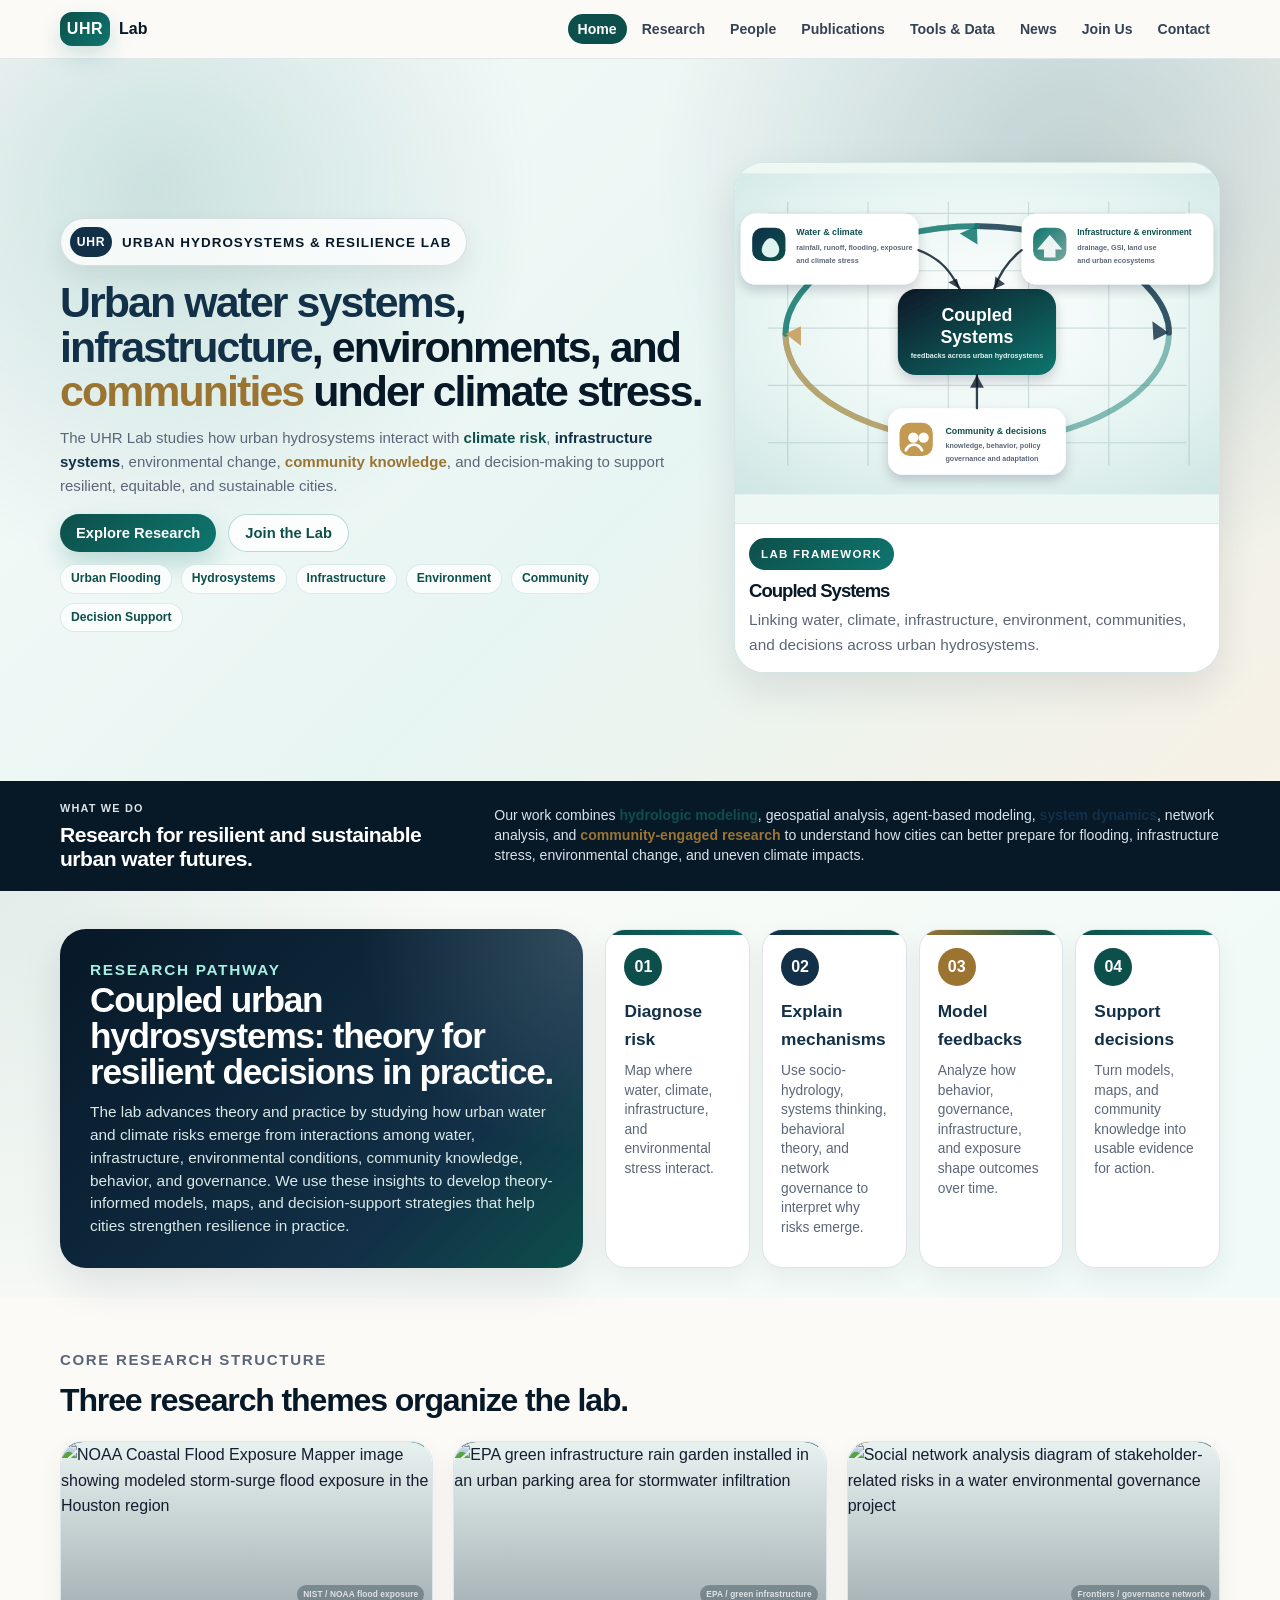
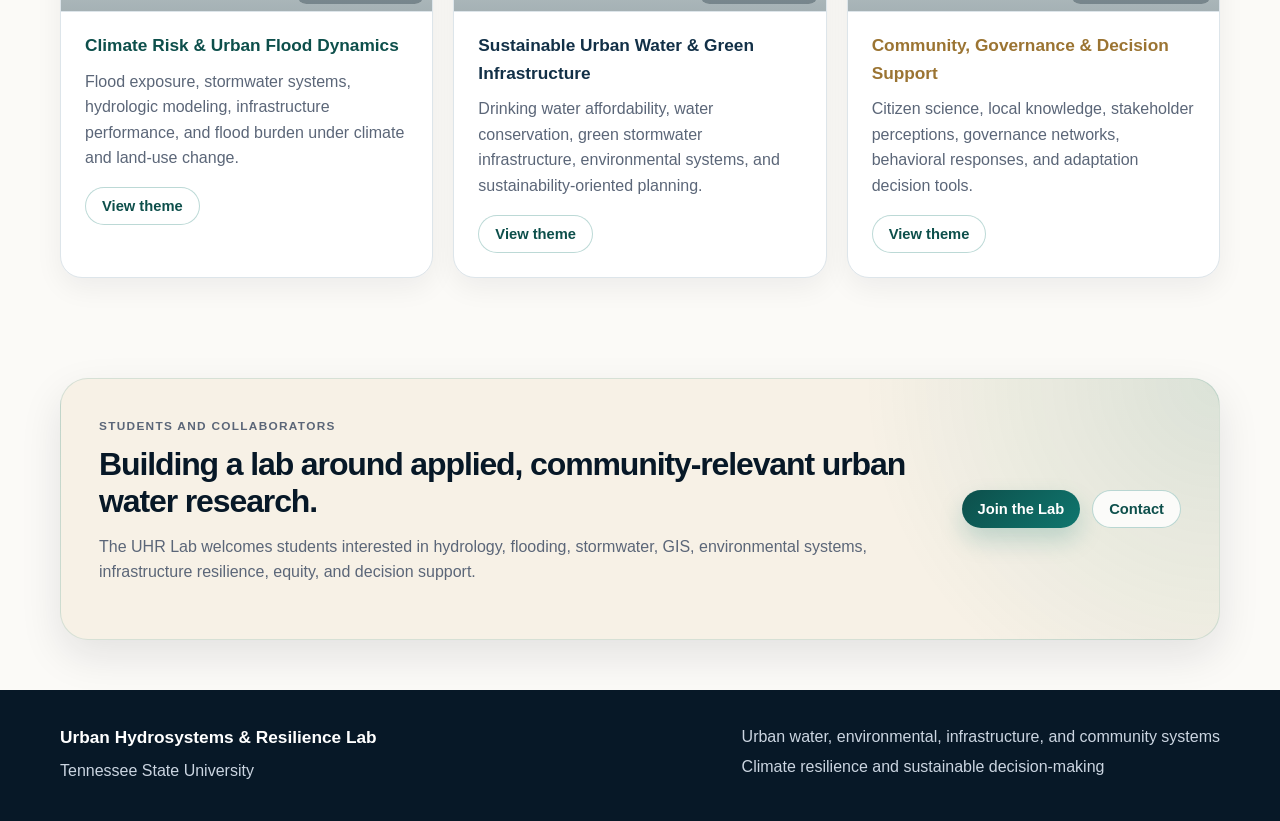
==== commit 6b6098c3: "Update index.html" ====
--- a/index.html
+++ b/index.html
@@ -124,8 +124,6 @@
       to { opacity: 1; transform: translateY(0); }
     }
 
-
-
     .accent-water {
       color: var(--deep-teal);
       font-weight: 850;
@@ -308,7 +306,6 @@
       color: var(--deep-teal);
     }
 
-
     .home-fold {
       min-height: calc(100vh - 68px);
       min-height: calc(100dvh - 68px);
@@ -335,7 +332,6 @@
         radial-gradient(circle at 84% 16%, rgba(18, 48, 71, 0.18), transparent 34%),
         linear-gradient(135deg, #f9fbfa 0%, #e7f5f2 54%, #f7f1e6 100%);
     }
-
 
     .lab-identity-banner {
       display: inline-flex;
@@ -377,7 +373,6 @@
       line-height: 1.15;
     }
 
-
     .hero-grid {
       position: relative;
       z-index: 2;
@@ -535,7 +530,6 @@
       font-size: 0.96rem;
     }
 
-
     .hero h1 {
       max-width: 880px;
     }
@@ -576,7 +570,6 @@
       color: #d9e3ea;
       font-size: 1rem;
     }
-
 
     .home-intro .eyebrow {
       margin-bottom: 6px;
@@ -926,8 +919,6 @@
       gap: 20px;
     }
 
-
-
     .coupled-hero-label {
       display: inline-flex;
       align-items: center;
@@ -1058,7 +1049,6 @@
       line-height: 1.42;
     }
 
-
     #home > .section {
       padding: 50px 0;
     }
@@ -1074,7 +1064,6 @@
     #home .section-heading {
       margin-bottom: 22px;
     }
-
 
     .news-list {
       display: grid;
@@ -1111,7 +1100,6 @@
     .news-item p {
       color: var(--muted);
     }
-
 
     .photo-preview,
     .photo-banner {
@@ -1172,7 +1160,6 @@
       opacity: 0.72;
     }
 
-
     .theme-card:nth-child(1) .photo-banner img,
     .research-card:nth-child(1) .photo-preview img {
       object-position: center center;
@@ -1251,8 +1238,6 @@
       margin: 0 0 4px;
       color: #cbd5e1;
     }
-
-
 
     .visual-wrap.hero-visual {
       min-height: 360px;
@@ -1311,8 +1296,6 @@
       }
     }
 
-    
-
     @media (max-width: 640px) {
 
       .lab-identity-banner {
@@ -1324,7 +1307,6 @@
         font-size: 0.78rem;
         letter-spacing: 0.045em;
       }
-
 
       .hero { padding-top: 58px; }
       h1 { font-size: 2.1rem; }
@@ -1501,7 +1483,6 @@
       </g>
     </svg>
 
-
             </div>
             <div class="hero-visual-caption">
               <div class="coupled-hero-label">Lab framework</div>
@@ -1533,7 +1514,6 @@
 
         </div>
       </div>
-
 
       </div>
 
@@ -1591,7 +1571,7 @@
             <article class="research-card">
               <div class="theme-preview photo-preview">
                 <img src="https://www.nist.gov/sites/default/files/2019-12/houston_flood.jpeg" alt="NOAA Coastal Flood Exposure Mapper image showing modeled storm-surge flood exposure in the Houston region" loading="lazy" />
-                <span class="image-source">NOAA / flood exposure</span>
+                <span class="image-source">NIST / NOAA flood exposure</span>
               </div>
               <h3>Climate Risk & Urban Flood Dynamics</h3>
               <p>
@@ -1617,7 +1597,7 @@
             <article class="research-card">
               <div class="theme-preview photo-preview">
                 <img src="https://www.frontiersin.org/files/Articles/1022383/xml-images/fevo-10-1022383-g002.webp" alt="Social network analysis diagram of stakeholder-related risks in a water environmental governance project" loading="lazy" />
-                <span class="image-source">Frontiers / SNA</span>
+                <span class="image-source">Frontiers / governance network</span>
               </div>
               <h3>Community, Governance & Decision Support</h3>
               <p>
@@ -1672,7 +1652,7 @@
           <article class="theme-card">
             <div class="theme-image photo-banner">
               <img src="https://www.nist.gov/sites/default/files/2019-12/houston_flood.jpeg" alt="NOAA Coastal Flood Exposure Mapper image showing modeled storm-surge flood exposure in the Houston region" loading="lazy" />
-              <span class="image-source">NOAA / flood exposure</span>
+              <span class="image-source">NIST / NOAA flood exposure</span>
             </div>
             <div class="theme-header">
               <p class="eyebrow">Theme 1</p>
@@ -1776,7 +1756,7 @@
           <article class="theme-card">
             <div class="theme-image photo-banner">
               <img src="https://www.frontiersin.org/files/Articles/1022383/xml-images/fevo-10-1022383-g002.webp" alt="Social network analysis diagram of stakeholder-related risks in a water environmental governance project" loading="lazy" />
-              <span class="image-source">Koedel et al. / Frontiers CC BY</span>
+              <span class="image-source">Frontiers / governance network</span>
             </div>
             <div class="theme-header">
               <p class="eyebrow">Theme 3</p>
@@ -1898,7 +1878,7 @@
             <div>
               <h3>Graduate Researchers</h3>
               <p>
-                Graduate student profiles will be added as the lab grows. Potential topics include urban
+                Graduate student profiles will be added as students join the lab. Potential topics include urban
                 flooding, hydrology, stormwater, GIS, modeling, governance, and decision support.
               </p>
             </div>
@@ -1910,7 +1890,7 @@
               <h3>Undergraduate Researchers</h3>
               <p>
                 Undergraduate researchers can contribute to GIS mapping, data cleaning, literature synthesis,
-                visualization, survey analysis, coding support, and community-focused research.
+                visualization, survey analysis, coding support, and community-focused research communication.
               </p>
             </div>
           </article>
@@ -1925,9 +1905,8 @@
           <p class="eyebrow">Publications</p>
           <h1>Selected publications</h1>
           <p>
-            Selected work below emphasizes <span class="accent-water">urban flooding</span>, citizen science, water affordability,
+            Selected work below focuses on the lab’s core themes: <span class="accent-water">urban flooding</span>, citizen science, water affordability,
             environmental systems, <span class="accent-systems">green stormwater infrastructure</span>, and <span class="accent-community">flood governance</span>.
-            Optimization-related publications are not highlighted here.
           </p>
         </div>
       </div>
@@ -1945,7 +1924,7 @@
                 census data, parcel feasibility measures, and flood hazard maps.
               </p>
               <div class="link-row">
-                <a class="mini-link" href="https://www.researchgate.net/publication/400297532_Flood_exposure_and_household_green_stormwater_infrastructure_adoption" target="_blank" rel="noopener">View</a>
+                <a class="mini-link" href="https://doi.org/10.1088/2515-7620/ae3ff0" target="_blank" rel="noopener">DOI</a>
               </div>
             </div>
           </article>
@@ -1998,7 +1977,7 @@
           <article class="publication-card">
             <span class="pub-year">2024</span>
             <div>
-              <h3>Identifying Conditions that Support the Provision of High-Quality and Affordable Urban Drinking Water in the U.S.</h3>
+              <h3>Identifying Conditions that Support the Provision of High-Quality and Affordable Urban Drinking Water in the US</h3>
               <p class="pub-meta">Journal of Water Resources Planning and Management</p>
               <p>
                 Comparative case study analysis of large-scale U.S. urban drinking water systems and
@@ -2035,7 +2014,7 @@
                 human and environmental systems in urban pluvial flooding research.
               </p>
               <div class="link-row">
-                <a class="mini-link" href="https://www.canr.msu.edu/resources/Integrated-community-based-approaches-to-urban-pluvial-flooding-research-trends-and-future-directions-a-review" target="_blank" rel="noopener">View</a>
+                <a class="mini-link" href="https://doi.org/10.1016/j.uclim.2022.101237" target="_blank" rel="noopener">DOI</a>
               </div>
             </div>
           </article>
@@ -2107,8 +2086,8 @@
           <article class="plain-card">
             <h3>Code and reproducible workflows</h3>
             <p>
-              Future repositories may include Python, R, GIS, NetLogo, Google Earth Engine,
-              and visualization workflows connected to lab projects.
+              As lab projects mature, this page will include Python, R, GIS, NetLogo,
+              Google Earth Engine, and visualization workflows connected to lab research.
             </p>
           </article>
 
@@ -2129,7 +2108,6 @@
         <div class="container">
           <p class="eyebrow">News</p>
           <h1>News</h1>
-          <p></p>
         </div>
       </div>
 
@@ -2138,7 +2116,6 @@
         </div>
       </div>
     </section>
-
 
     <section id="join" class="tab-panel" hidden>
       <div class="page-header">
@@ -2247,7 +2224,6 @@
             <h3>Principal Investigator</h3>
             <p>Koorosh Azizi, Ph.D.</p>
             <p>Assistant Professor</p>
-            <p>Water Resources</p>
           </article>
 
           <article class="contact-card">
